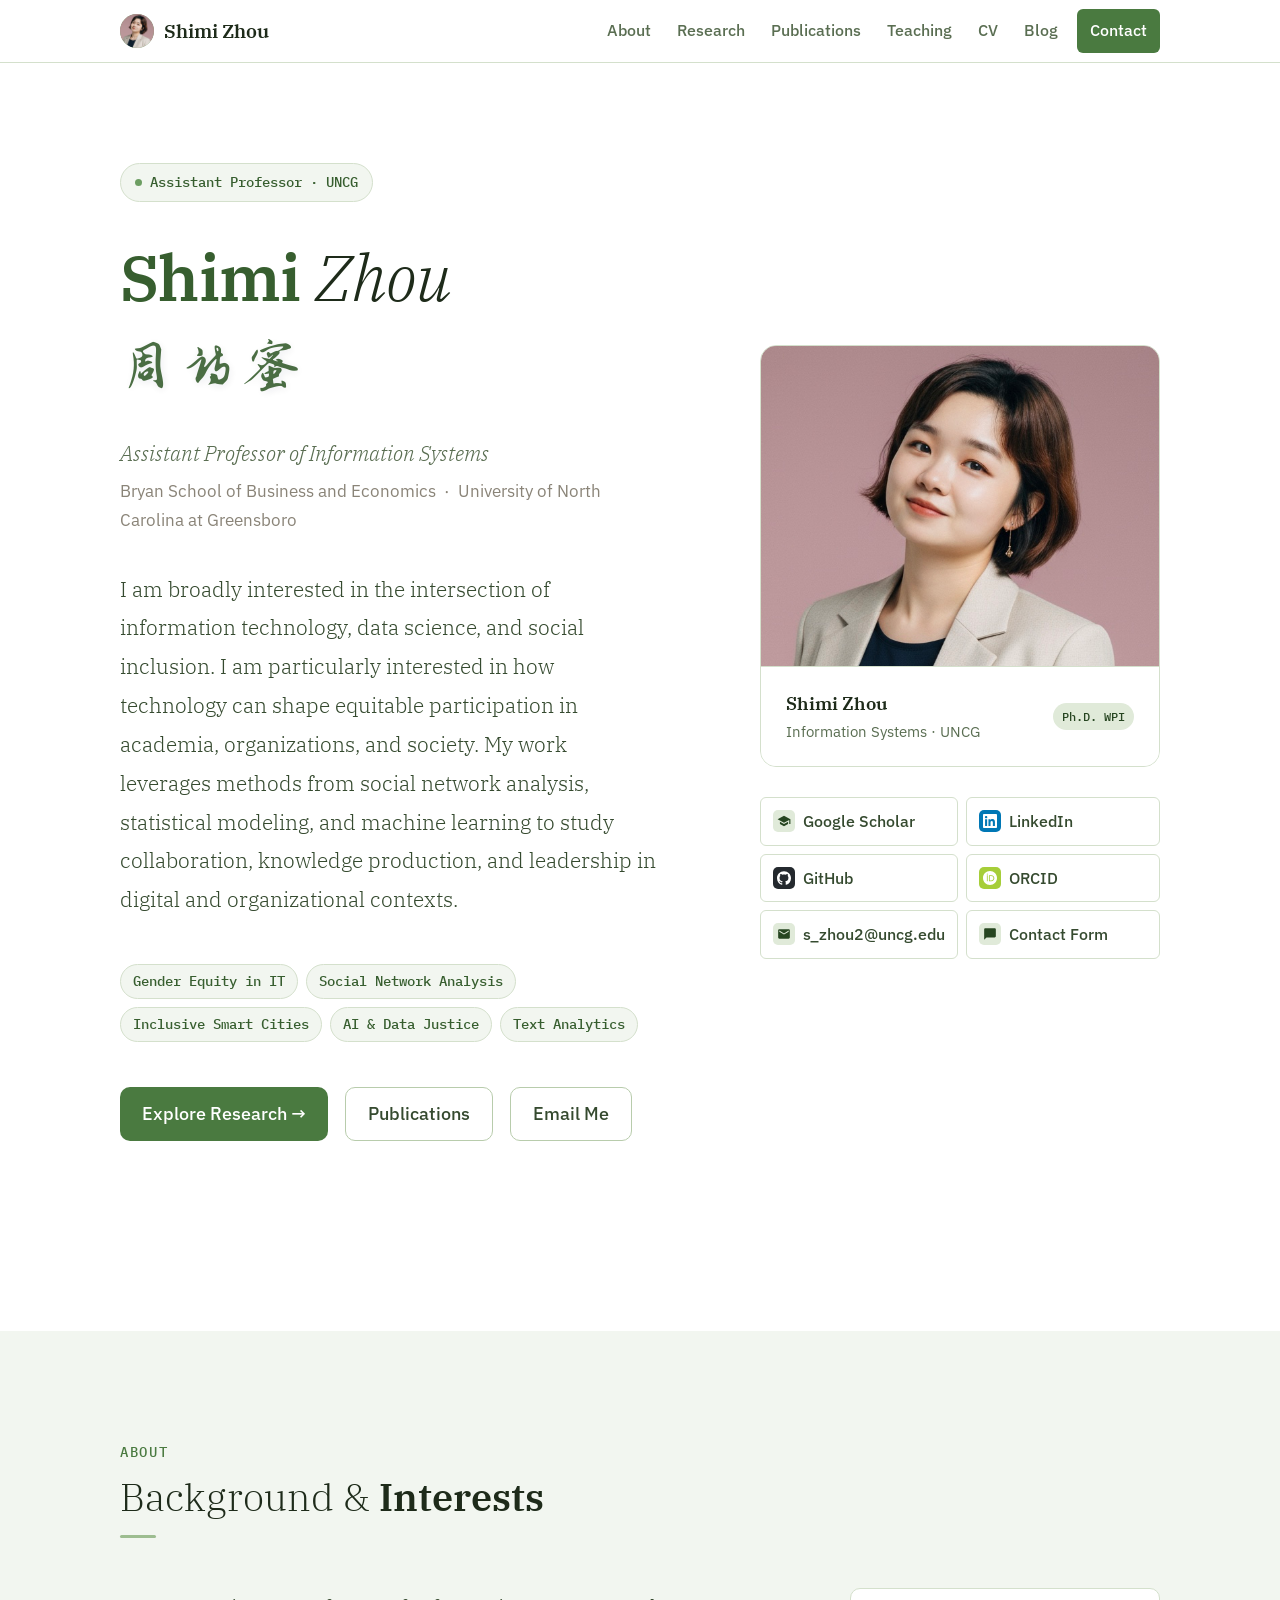
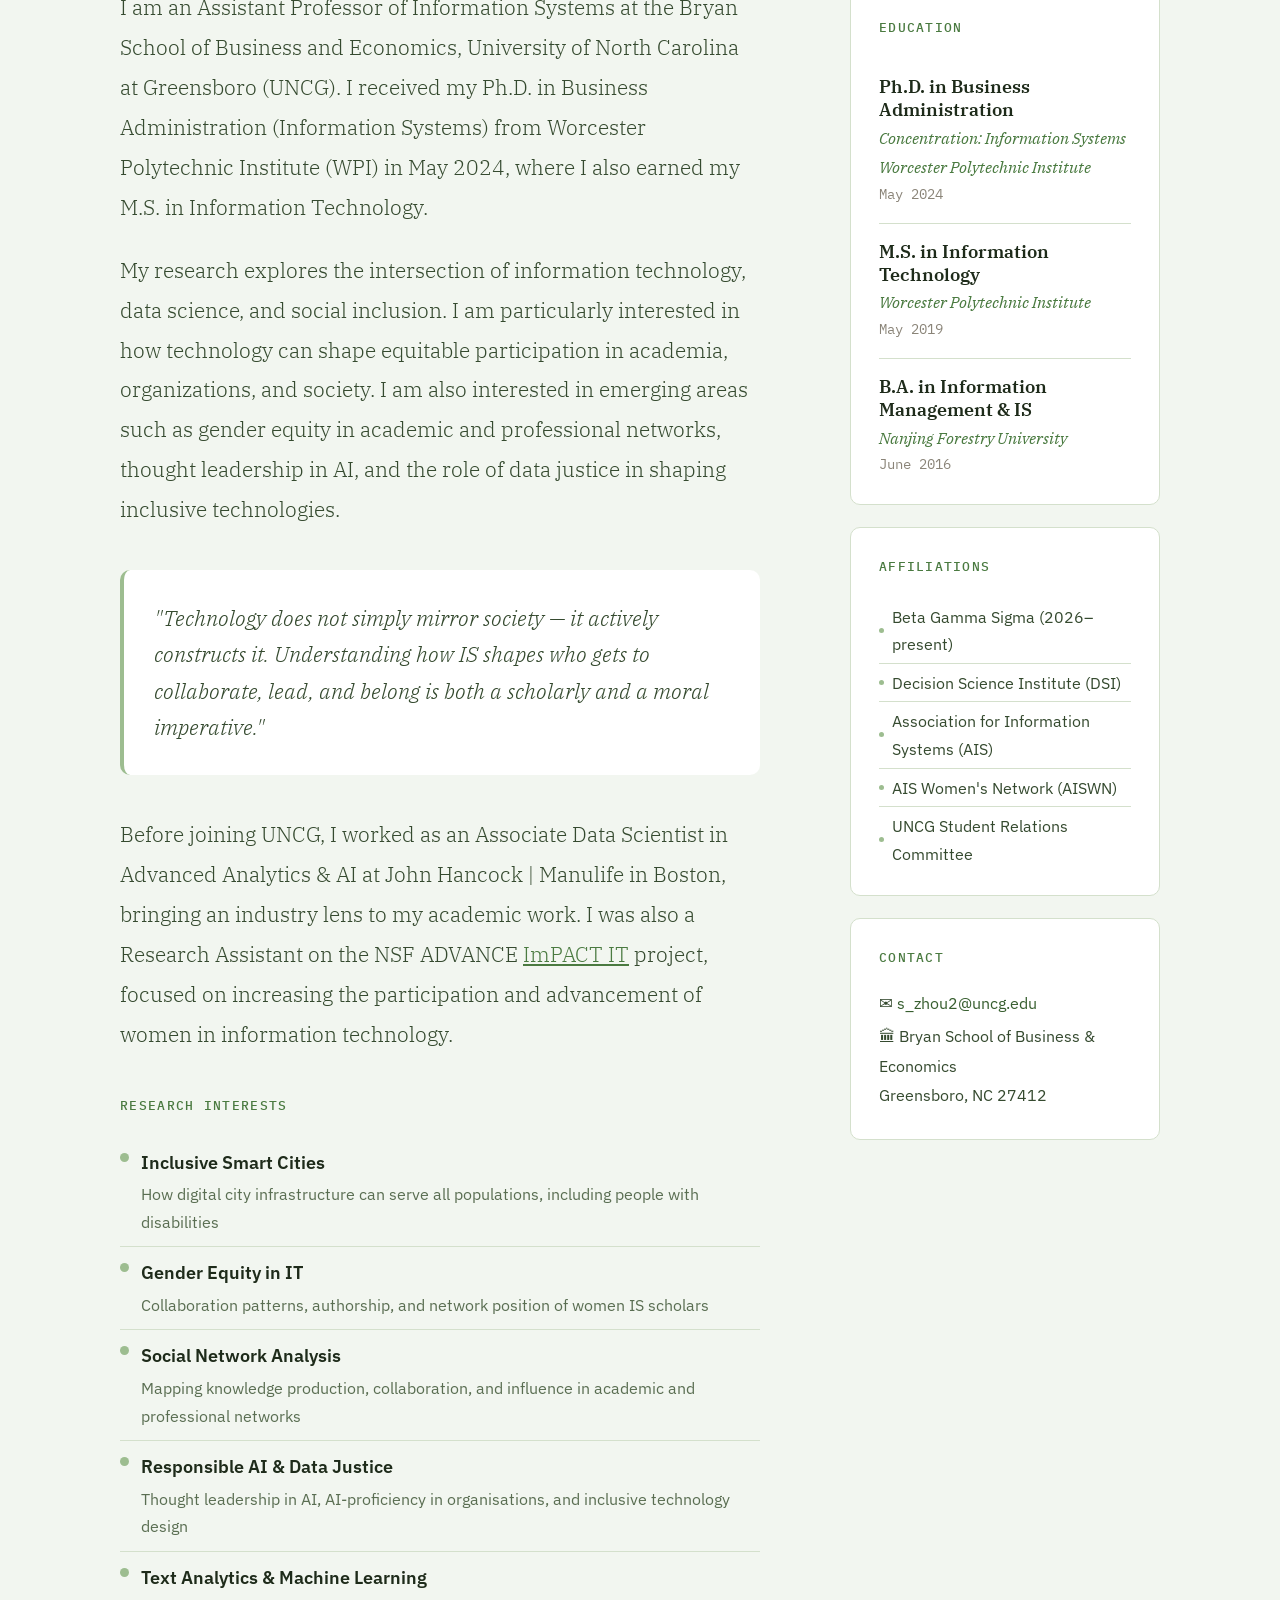
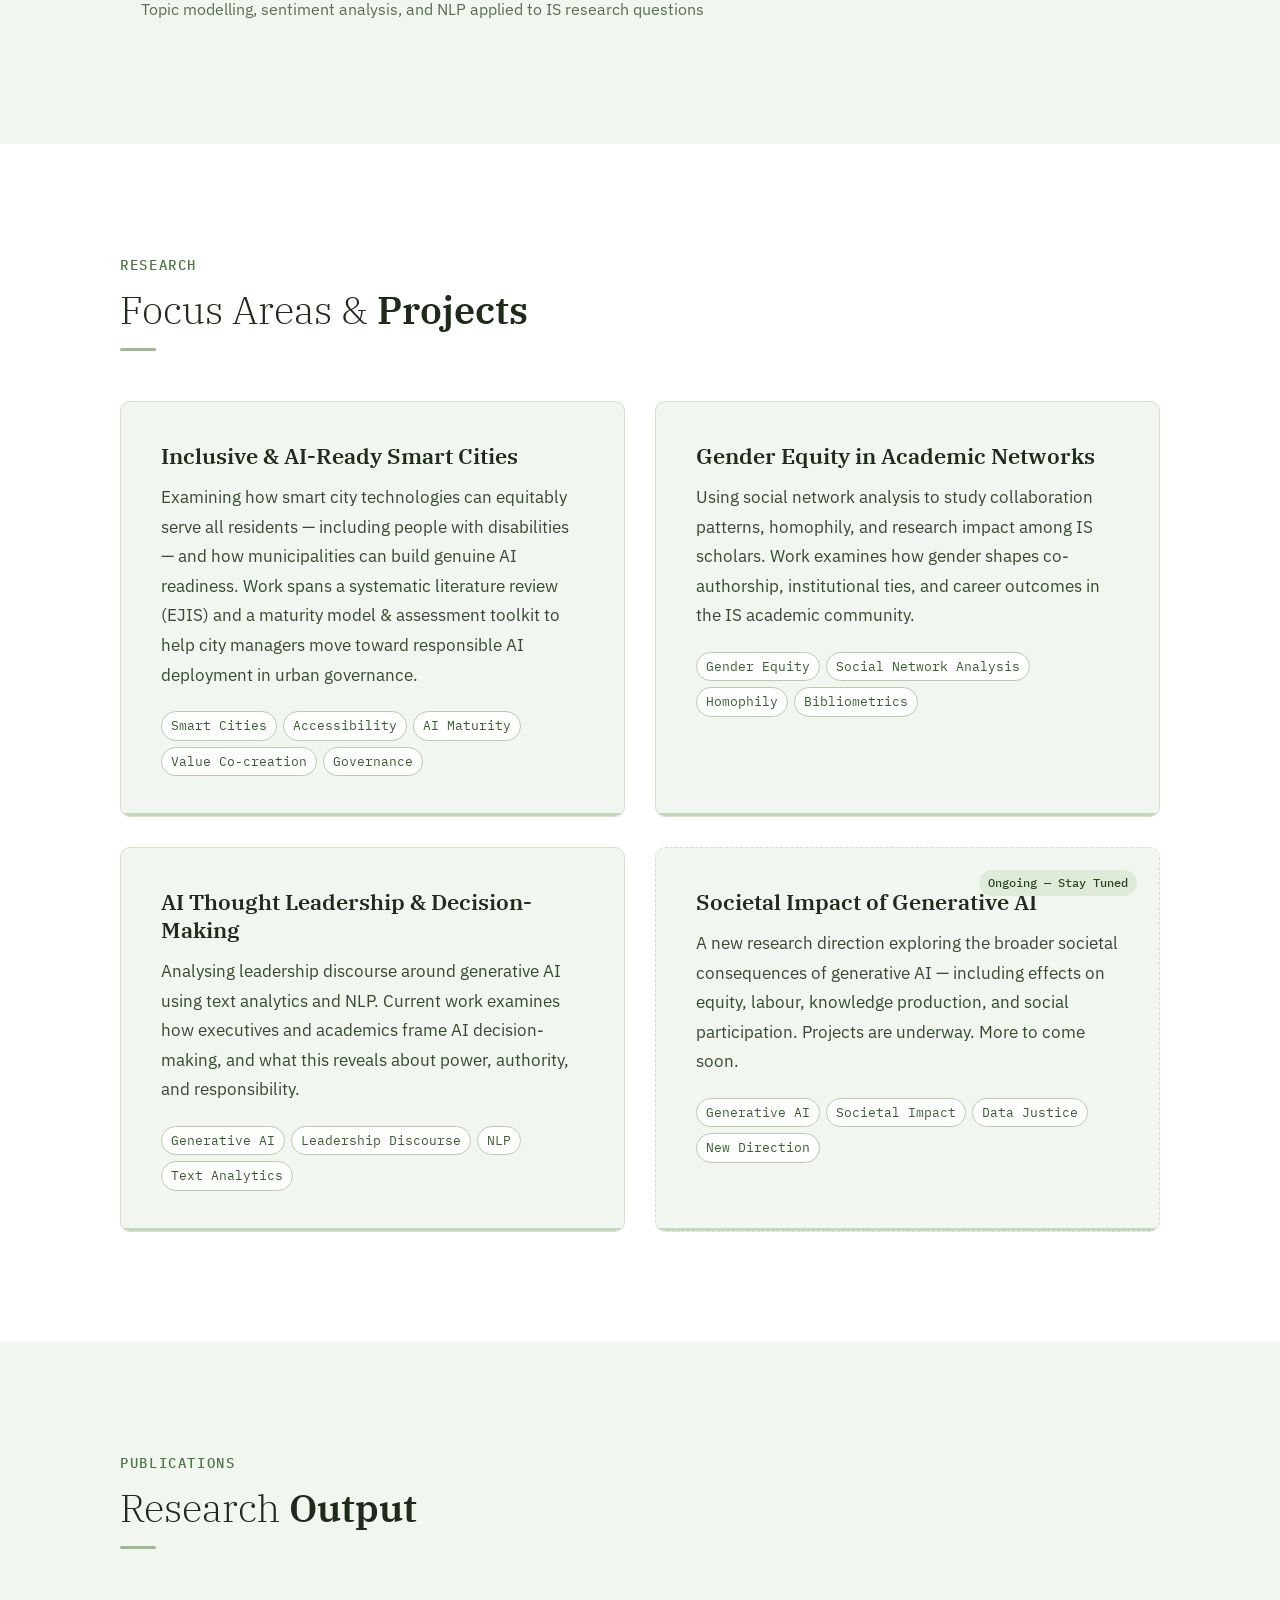
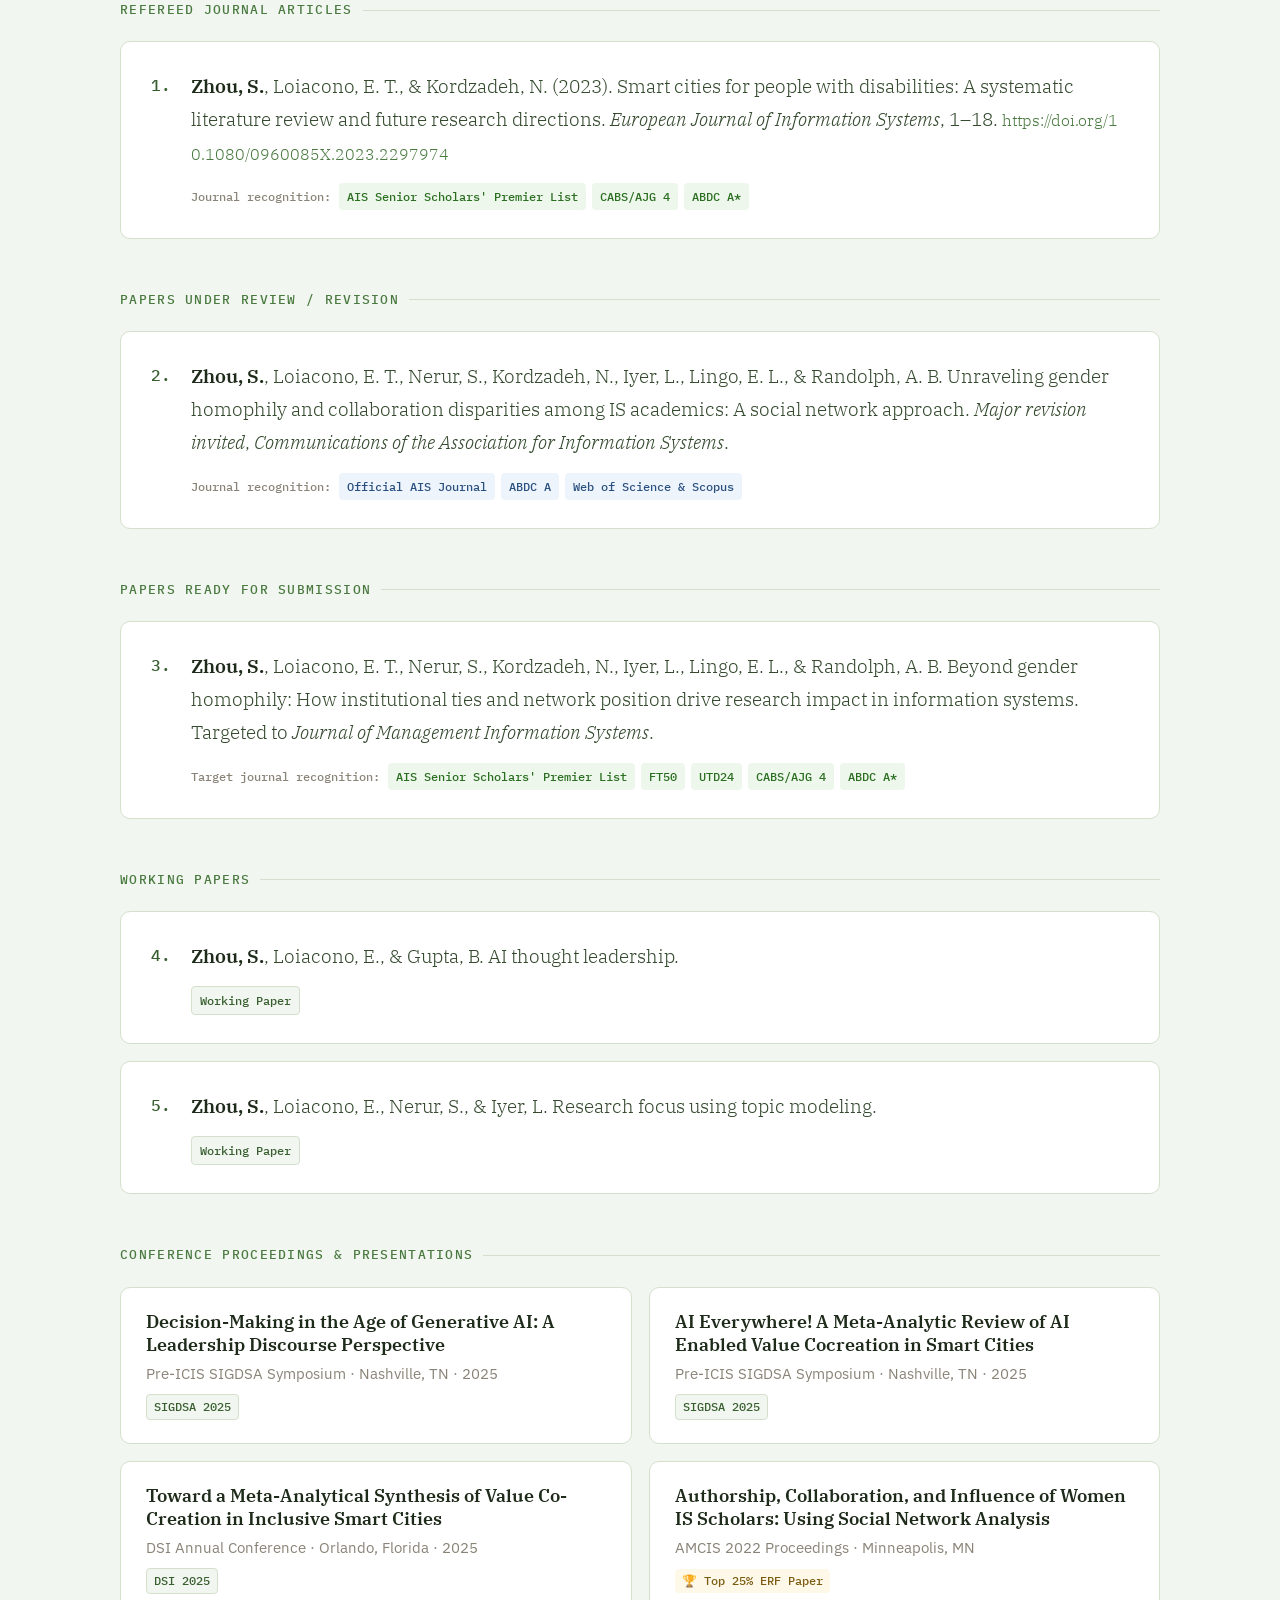
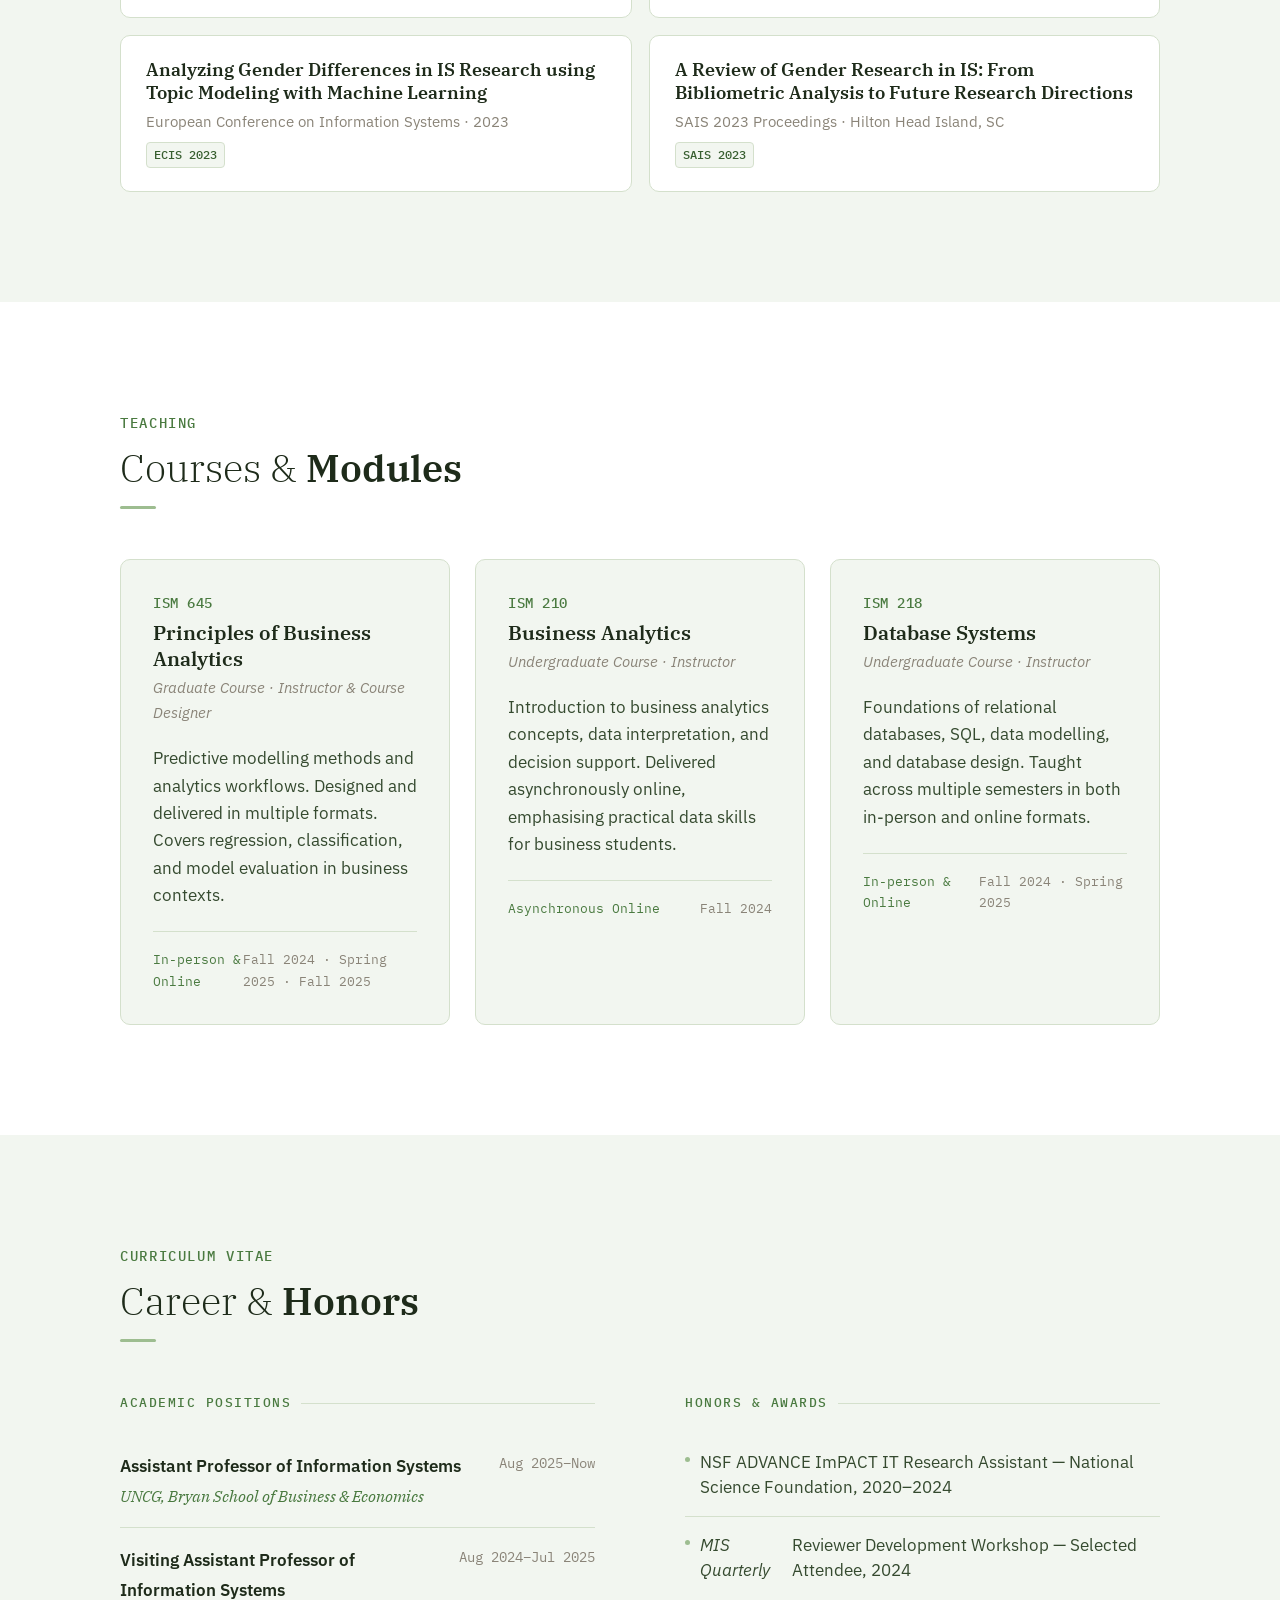
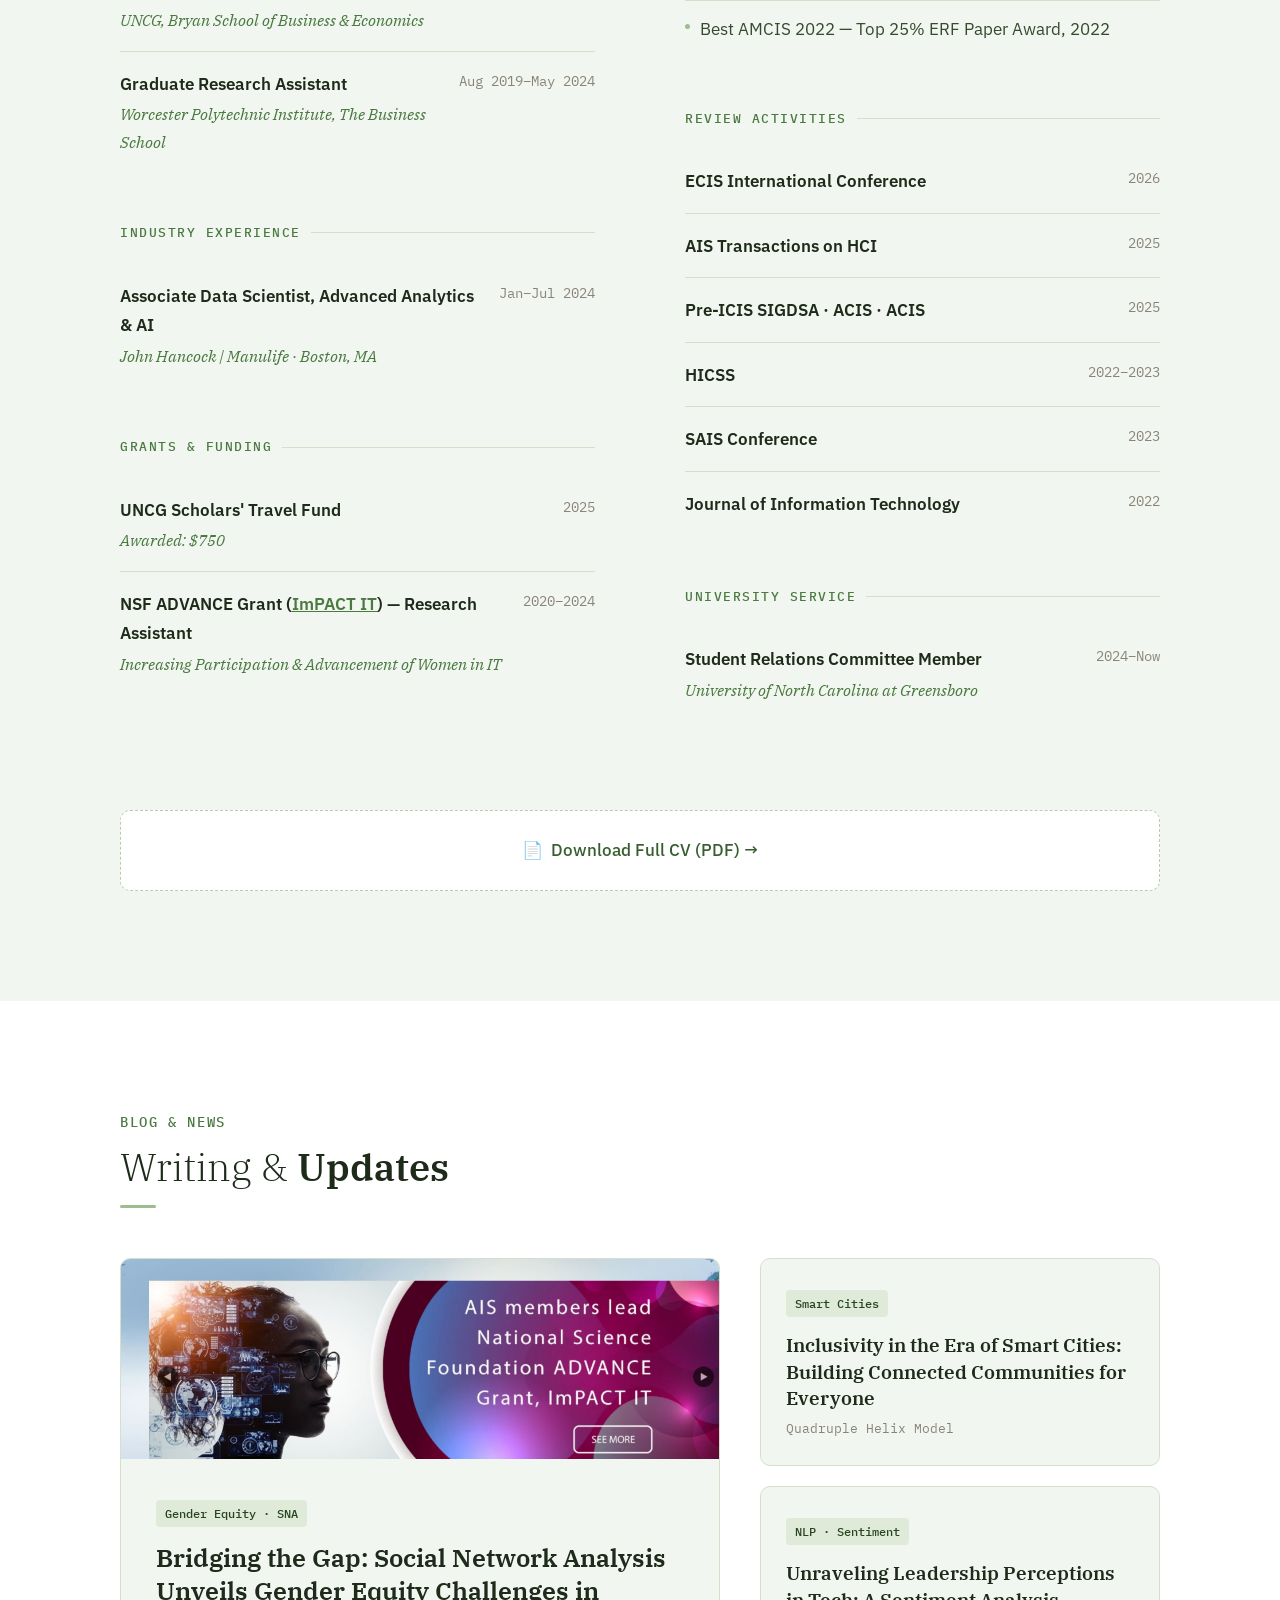
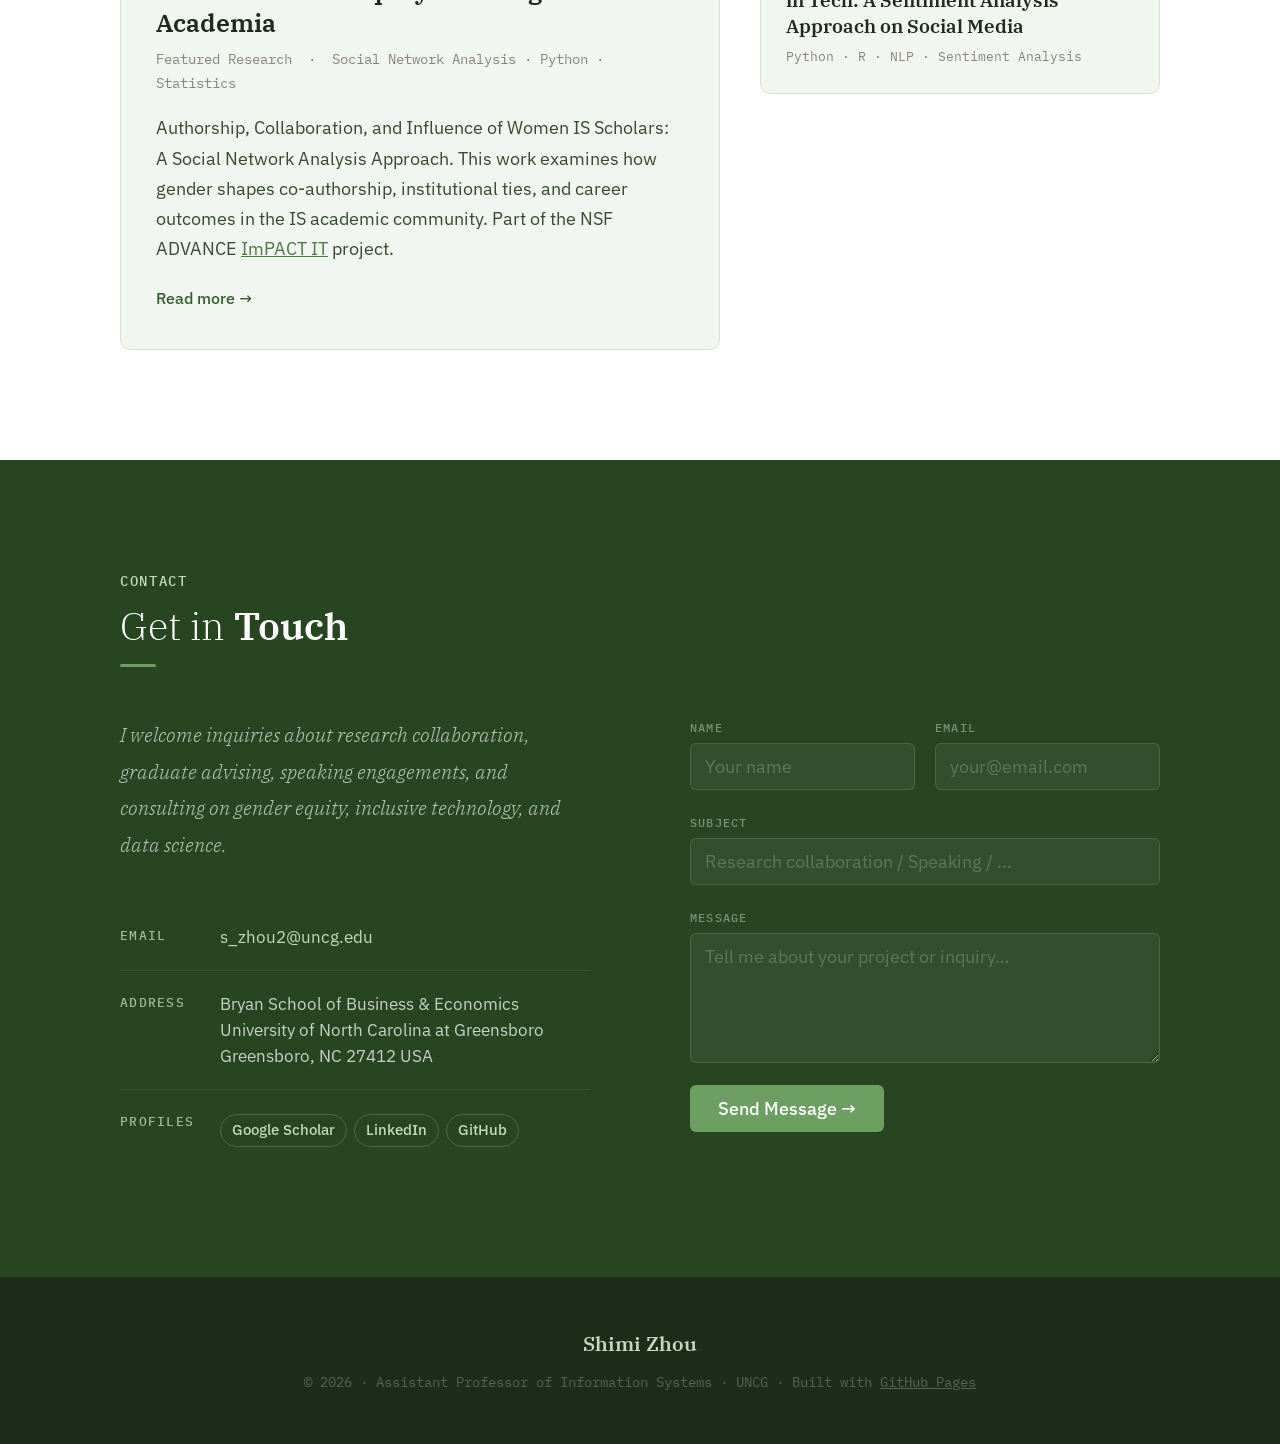
==== index.html @ 55a76b13 "Add files via upload" ====
<!DOCTYPE html>
<html lang="en">
<head>
<meta charset="UTF-8">
<meta name="viewport" content="width=device-width, initial-scale=1.0">
<title>Shimi Zhou — Information Systems, UNCG</title>
<link href="https://fonts.googleapis.com/css2?family=Zhi+Mang+Xing&family=IBM+Plex+Serif:ital,wght@0,300;0,400;0,600;1,300;1,400;1,600&family=IBM+Plex+Sans:wght@300;400;500;600&family=IBM+Plex+Mono:wght@400;500&display=swap" rel="stylesheet">
<style>
*{margin:0;padding:0;box-sizing:border-box}
:root{
  --sage-50:#f2f6f0;--sage-100:#e0ead9;--sage-200:#c4d8ba;--sage-300:#9dbd90;
  --sage-400:#6d9e62;--sage-500:#4a7a40;--sage-600:#375e2f;--sage-700:#264520;
  --warm-50:#faf8f4;--warm-100:#f2ede4;
  --stone:#8a8478;--stone2:#6b6560;
  --ink:#1e2b1a;--ink2:#354a2f;--ink3:#5a6e52;
  --white:#ffffff;
  --border:#d4e0cc;--border2:#b8ccac;
  --serif:'IBM Plex Serif',Georgia,serif;
  --sans:'IBM Plex Sans',system-ui,sans-serif;
  --mono:'IBM Plex Mono',monospace;
  --r:10px;--r-sm:6px;--r-lg:16px;
}
html{scroll-behavior:smooth;font-size:20px}
body{font-family:var(--sans);color:var(--ink);background:var(--sage-50);line-height:1.7}
::-webkit-scrollbar{width:5px}
::-webkit-scrollbar-track{background:var(--sage-50)}
::-webkit-scrollbar-thumb{background:var(--sage-200);border-radius:3px}

/* NAV */
nav{position:fixed;top:0;left:0;right:0;z-index:100;background:rgba(255,255,255,0.96);border-bottom:1px solid var(--border);backdrop-filter:blur(10px)}
.nav-inner{max-width:1120px;margin:0 auto;display:flex;align-items:center;justify-content:space-between;padding:0 2rem;height:62px}
.nav-logo{display:flex;align-items:center;gap:10px}
.nav-avatar{width:34px;height:34px;border-radius:50%;background:var(--sage-400);display:flex;align-items:center;justify-content:center;font-family:var(--serif);font-size:0.8rem;color:#fff;font-weight:600;flex-shrink:0;overflow:hidden}
.nav-name{font-family:var(--serif);font-size:0.95rem;font-weight:600;color:var(--ink)}
.nav-links{display:flex;gap:0}
.nav-links a{font-family:var(--sans);color:var(--ink3);text-decoration:none;font-size:0.82rem;font-weight:500;padding:8px 13px;border-radius:var(--r-sm);transition:all 0.18s}
.nav-links a:hover{color:var(--sage-600);background:var(--sage-50)}
.nav-cta{background:var(--sage-500);color:#fff !important;font-family:var(--sans);font-size:0.8rem;font-weight:500;padding:8px 18px;border-radius:20px;text-decoration:none;transition:background 0.2s;margin-left:6px}
.nav-cta:hover{background:var(--sage-600) !important}

/* HERO */
#hero{min-height:100vh;display:flex;align-items:center;padding-top:62px;background:var(--white)}
.hero-inner{max-width:1120px;margin:0 auto;padding:5rem 2rem 4rem;display:grid;grid-template-columns:1fr 400px;gap:5rem;align-items:center;width:100%}
.hero-status{display:inline-flex;align-items:center;gap:8px;background:var(--sage-50);border:1px solid var(--border);border-radius:20px;padding:6px 14px;margin-bottom:2rem}
.hero-status-dot{width:7px;height:7px;border-radius:50%;background:var(--sage-400);animation:breathe 2.5s ease-in-out infinite}
@keyframes breathe{0%,100%{opacity:1;transform:scale(1)}50%{opacity:0.4;transform:scale(0.8)}}
.hero-status span{font-family:var(--mono);font-size:0.72rem;color:var(--sage-600);font-weight:500}
h1.hero-name{font-family:var(--serif);font-size:clamp(2.8rem,5vw,4rem);font-weight:300;color:var(--ink);line-height:1.1;letter-spacing:-0.01em}
h1.hero-name strong{font-weight:600;color:var(--sage-600)}
h1.hero-name em{font-style:italic;font-weight:300}
.hero-role{font-family:var(--serif);font-size:1.05rem;font-weight:300;font-style:italic;color:var(--ink3);margin:1rem 0 0.25rem}
.hero-uni{font-family:var(--sans);font-size:0.85rem;color:var(--stone);font-weight:400;margin-bottom:1.75rem}
.hero-bio{font-family:var(--serif);font-size:1.05rem;font-weight:300;color:var(--ink2);line-height:1.85;max-width:560px;margin-bottom:2.25rem}
.hero-tags{display:flex;flex-wrap:wrap;gap:8px;margin-bottom:2.25rem}
.htag{font-family:var(--mono);font-size:0.68rem;padding:5px 12px;border-radius:20px;background:var(--sage-50);border:1px solid var(--border);color:var(--sage-600);font-weight:500}
.hero-actions{display:flex;gap:0.85rem;flex-wrap:wrap}
.btn{display:inline-flex;align-items:center;gap:7px;font-family:var(--sans);font-size:0.88rem;font-weight:500;text-decoration:none;padding:11px 22px;border-radius:var(--r);transition:all 0.2s;cursor:pointer;border:none}
.btn-primary{background:var(--sage-500);color:#fff}
.btn-primary:hover{background:var(--sage-600);transform:translateY(-1px)}
.btn-secondary{background:var(--white);color:var(--ink2);border:1.5px solid var(--border2)}
.btn-secondary:hover{border-color:var(--sage-600);color:var(--sage-600);background:var(--sage-50)}
.hero-right{display:flex;flex-direction:column;gap:1.5rem}
.photo-card{background:var(--sage-50);border:1px solid var(--border);border-radius:var(--r-lg);overflow:hidden}
.photo-area{height:320px;background:linear-gradient(160deg,var(--sage-100),var(--sage-50));display:flex;flex-direction:column;align-items:center;justify-content:center;gap:1rem}
.photo-initials{width:96px;height:96px;border-radius:50%;background:var(--sage-400);display:flex;align-items:center;justify-content:center;font-family:var(--serif);font-size:2rem;font-weight:600;color:#fff}
.photo-hint{font-family:var(--mono);font-size:0.65rem;color:var(--stone);text-align:center;line-height:1.6}
.photo-footer{padding:1.1rem 1.25rem;background:var(--white);border-top:1px solid var(--border);display:flex;align-items:center;justify-content:space-between}
.photo-footer-name{font-family:var(--serif);font-size:0.9rem;font-weight:600;color:var(--ink)}
.photo-footer-dept{font-family:var(--sans);font-size:0.74rem;color:var(--ink3)}
.photo-footer-badge{background:var(--sage-100);color:var(--sage-700);font-family:var(--mono);font-size:0.62rem;font-weight:500;padding:3px 9px;border-radius:20px}
.quick-stats{display:grid;grid-template-columns:repeat(4,1fr);gap:1px;background:var(--border);border:1px solid var(--border);border-radius:var(--r);overflow:hidden}
.qstat{background:var(--white);padding:1rem 0.75rem;text-align:center}
.qstat-num{font-family:var(--serif);font-size:1.6rem;font-weight:600;color:var(--sage-600);line-height:1}
.qstat-label{font-family:var(--sans);font-size:0.62rem;color:var(--stone);margin-top:3px;font-weight:500}
.profile-links{display:grid;grid-template-columns:1fr 1fr;gap:8px}
.plink{display:flex;align-items:center;gap:8px;padding:10px 12px;background:var(--white);border:1px solid var(--border);border-radius:var(--r-sm);font-family:var(--sans);font-size:0.78rem;color:var(--ink2);text-decoration:none;font-weight:500;transition:all 0.18s}
.plink:hover{border-color:var(--sage-300);color:var(--sage-600);background:var(--sage-50)}
.plink-icon{width:22px;height:22px;border-radius:5px;background:var(--sage-100);display:flex;align-items:center;justify-content:center;font-size:0.68rem;font-weight:600;color:var(--sage-700);flex-shrink:0;font-family:var(--mono);line-height:1}

/* SECTIONS */
section{padding:5.5rem 0}
.container{max-width:1120px;margin:0 auto;padding:0 2rem}
.section-label{font-family:var(--mono);font-size:0.68rem;font-weight:500;letter-spacing:0.12em;text-transform:uppercase;color:var(--sage-500);margin-bottom:0.5rem}
h2.section-title{font-family:var(--serif);font-size:clamp(1.9rem,3vw,2.5rem);font-weight:300;color:var(--ink);margin-bottom:0.4rem;line-height:1.2}
h2.section-title strong{font-weight:600}
.section-bar{width:36px;height:3px;background:var(--sage-300);border-radius:2px;margin:0.75rem 0 2.5rem}

/* ABOUT */
#about{background:var(--sage-50)}
.about-wrap{display:grid;grid-template-columns:1fr 310px;gap:4.5rem;align-items:start}
.about-body p{font-family:var(--serif);font-size:1.05rem;font-weight:300;color:var(--ink2);line-height:1.9;margin-bottom:1.15rem}
.about-quote{margin:2rem 0;padding:1.5rem;background:var(--white);border-radius:var(--r);border-left:4px solid var(--sage-300)}
.about-quote p{font-family:var(--serif);font-size:1.1rem;font-style:italic;font-weight:300;color:var(--ink2);line-height:1.65;margin:0}
.interests-title{font-family:var(--mono);font-size:0.65rem;font-weight:500;letter-spacing:0.1em;text-transform:uppercase;color:var(--sage-500);margin:2rem 0 1rem;display:block}
.interest-row{display:flex;align-items:flex-start;gap:12px;padding:11px 0;border-bottom:1px solid var(--border)}
.interest-row:last-child{border-bottom:none}
.i-pip{width:9px;height:9px;border-radius:50%;background:var(--sage-300);flex-shrink:0;margin-top:5px}
.i-main{font-family:var(--sans);font-size:0.9rem;font-weight:600;color:var(--ink);margin-bottom:2px}
.i-sub{font-family:var(--sans);font-size:0.81rem;color:var(--ink3)}
.about-sidebar{}
.sidebar-card{background:var(--white);border:1px solid var(--border);border-radius:var(--r);padding:1.4rem;margin-bottom:1.1rem}
.sidebar-card-title{font-family:var(--mono);font-size:0.63rem;font-weight:500;letter-spacing:0.1em;text-transform:uppercase;color:var(--sage-500);margin-bottom:1rem}
.edu-item{padding:0.85rem 0;border-bottom:1px solid var(--border)}
.edu-item:last-child{border-bottom:none;padding-bottom:0}
.edu-degree{font-family:var(--serif);font-size:0.88rem;font-weight:600;color:var(--ink);line-height:1.3}
.edu-school{font-family:var(--serif);font-size:0.81rem;font-style:italic;color:var(--sage-500);margin:2px 0}
.edu-year{font-family:var(--mono);font-size:0.68rem;color:var(--stone)}
.affil-item{font-family:var(--sans);font-size:0.81rem;color:var(--ink2);padding:5px 0;border-bottom:1px solid var(--border);display:flex;align-items:center;gap:8px}
.affil-item:last-child{border-bottom:none;padding-bottom:0}
.affil-item::before{content:'';width:5px;height:5px;border-radius:50%;background:var(--sage-300);flex-shrink:0}

/* RESEARCH */
#research{background:var(--white)}
.research-grid{display:grid;grid-template-columns:1fr 1fr;gap:1.5rem}
.rc{background:var(--sage-50);border:1px solid var(--border);border-radius:var(--r);padding:2rem;transition:all 0.22s;position:relative;overflow:hidden}
.rc::after{content:'';position:absolute;bottom:0;left:0;right:0;height:3px;background:var(--sage-200);transition:background 0.22s}
.rc:hover{border-color:var(--sage-300);box-shadow:0 6px 24px rgba(74,122,64,0.08)}
.rc:hover::after{background:var(--sage-400)}
.rc-icon{width:42px;height:42px;border-radius:10px;background:var(--white);border:1px solid var(--border);display:flex;align-items:center;justify-content:center;font-size:1.2rem;margin-bottom:1.1rem}
.rc h3{font-family:var(--serif);font-size:1.08rem;font-weight:600;color:var(--ink);margin-bottom:0.6rem;line-height:1.3}
.rc p{font-family:var(--sans);font-size:0.86rem;color:var(--ink2);line-height:1.72;margin-bottom:1.1rem}
.rc-tags{display:flex;flex-wrap:wrap;gap:6px}
.rctag{font-family:var(--mono);font-size:0.63rem;padding:3px 9px;border-radius:20px;background:var(--white);border:1px solid var(--border2);color:var(--sage-600)}

/* PUBLICATIONS */
#publications{background:var(--sage-50)}
.pub-section-title{font-family:var(--mono);font-size:0.65rem;font-weight:500;letter-spacing:0.1em;text-transform:uppercase;color:var(--sage-500);margin:2.5rem 0 1rem;display:flex;align-items:center;gap:10px}
.pub-section-title::after{content:'';flex:1;height:1px;background:var(--border)}
.pub-card{background:var(--white);border:1px solid var(--border);border-radius:var(--r);padding:1.4rem 1.5rem;margin-bottom:0.85rem;transition:border-color 0.18s}
.pub-card:hover{border-color:var(--sage-300)}
.pbadge{font-family:var(--mono);font-size:0.62rem;font-weight:500;padding:3px 8px;border-radius:4px}
.pb-top{background:#edf7eb;color:#2a6e20}
.pb-award{background:#fdf8e8;color:#7a5c10}
.pb-review{background:#eef4fb;color:#2a5080}
.pb-working{background:var(--sage-50);color:var(--sage-600);border:1px solid var(--border)}
.pub-card{display:flex;gap:1rem;align-items:flex-start}
.pub-num{font-family:var(--mono);font-size:0.8rem;font-weight:500;color:var(--sage-600);min-width:18px;padding-top:2px;flex-shrink:0}
.pub-body{flex:1}
.pub-citation{font-family:var(--serif);font-size:0.95rem;font-weight:300;color:var(--ink2);line-height:1.75;margin-bottom:0.65rem}
.pub-citation strong{font-weight:600;color:var(--ink);font-style:normal}
.pub-citation em{font-style:italic}
.pub-doi{color:var(--sage-500);text-decoration:none;font-size:0.82rem;word-break:break-all}
.pub-doi:hover{text-decoration:underline}
.pub-recognition{display:flex;flex-wrap:wrap;gap:6px;align-items:center}
.pub-recog-label{font-family:var(--mono);font-size:0.62rem;color:var(--stone);font-weight:500;margin-right:2px}
.pub-conference-grid{display:grid;grid-template-columns:1fr 1fr;gap:0.85rem}
.pub-conf-card{background:var(--white);border:1px solid var(--border);border-radius:var(--r);padding:1.1rem 1.25rem;transition:border-color 0.18s}
.pub-conf-card:hover{border-color:var(--sage-300)}
.pub-conf-title{font-family:var(--serif);font-size:0.88rem;font-weight:600;color:var(--ink);line-height:1.35;margin-bottom:4px}
.pub-conf-venue{font-family:var(--sans);font-size:0.75rem;color:var(--stone)}
.pub-conf-badge{font-family:var(--mono);font-size:0.6rem;font-weight:500;padding:2px 7px;border-radius:4px;background:var(--sage-50);border:1px solid var(--border);color:var(--sage-600);display:inline-block;margin-top:6px}

/* TEACHING */
#teaching{background:var(--white)}
.courses-grid{display:grid;grid-template-columns:repeat(3,1fr);gap:1.25rem}
.cc{background:var(--sage-50);border:1px solid var(--border);border-radius:var(--r);padding:1.6rem;transition:all 0.2s}
.cc:hover{border-color:var(--sage-300);background:var(--white)}
.cc-code{font-family:var(--mono);font-size:0.68rem;font-weight:500;color:var(--sage-500);margin-bottom:5px;letter-spacing:0.04em}
.cc-name{font-family:var(--serif);font-size:1rem;font-weight:600;color:var(--ink);margin-bottom:3px;line-height:1.3}
.cc-level{font-family:var(--sans);font-size:0.74rem;color:var(--stone);font-style:italic;margin-bottom:1rem}
.cc-desc{font-family:var(--sans);font-size:0.83rem;color:var(--ink2);line-height:1.65;margin-bottom:1.1rem}
.cc-foot{display:flex;align-items:center;justify-content:space-between;padding-top:0.85rem;border-top:1px solid var(--border)}
.cc-mode{font-family:var(--mono);font-size:0.63rem;color:var(--sage-500)}
.cc-sem{font-family:var(--mono);font-size:0.63rem;color:var(--stone)}

/* CV */
#cv{background:var(--sage-50)}
.cv-grid{display:grid;grid-template-columns:1fr 1fr;gap:4.5rem}
.cv-group{margin-bottom:2.5rem}
.cv-group-head{font-family:var(--mono);font-size:0.63rem;font-weight:500;letter-spacing:0.12em;text-transform:uppercase;color:var(--sage-500);margin-bottom:1rem;display:flex;align-items:center;gap:10px}
.cv-group-head::after{content:'';flex:1;height:1px;background:var(--border)}
.cv-entry{padding:0.85rem 0;border-bottom:1px solid var(--border)}
.cv-entry:last-child{border-bottom:none}
.cv-entry-wrap{display:flex;justify-content:space-between;gap:1rem;align-items:flex-start}
.cv-title{font-family:var(--sans);font-size:0.87rem;font-weight:600;color:var(--ink)}
.cv-sub{font-family:var(--serif);font-size:0.81rem;font-style:italic;color:var(--sage-500);margin-top:2px}
.cv-year{font-family:var(--mono);font-size:0.68rem;color:var(--stone);white-space:nowrap;padding-top:1px}
.honor-item{padding:0.8rem 0;border-bottom:1px solid var(--border);font-family:var(--sans);font-size:0.84rem;color:var(--ink2);line-height:1.5;display:flex;gap:10px;align-items:flex-start}
.honor-item:last-child{border-bottom:none}
.honor-item::before{content:'';width:5px;height:5px;border-radius:50%;background:var(--sage-300);flex-shrink:0;margin-top:7px}
.cv-download{display:flex;align-items:center;justify-content:center;gap:10px;padding:1.25rem;border:1.5px dashed var(--border2);border-radius:var(--r);font-family:var(--sans);font-size:0.85rem;font-weight:500;color:var(--sage-600);text-decoration:none;margin-top:2rem;transition:all 0.2s;background:var(--white)}
.cv-download:hover{border-color:var(--sage-600);background:var(--sage-50)}

/* BLOG */
#blog{background:var(--white)}
.blog-grid{display:grid;grid-template-columns:3fr 2fr;gap:2rem}
.blog-featured{background:var(--sage-50);border:1px solid var(--border);border-radius:var(--r);overflow:hidden;transition:border-color 0.2s}
.blog-featured:hover{border-color:var(--sage-300)}
.blog-featured-img{height:200px;background:var(--sage-700);overflow:hidden}
.blog-featured-body{padding:1.75rem}
.blog-chip{display:inline-block;font-family:var(--mono);font-size:0.62rem;font-weight:500;padding:3px 9px;border-radius:4px;background:var(--sage-100);color:var(--sage-700);margin-bottom:0.75rem}
.blog-featured-body h3{font-family:var(--serif);font-size:1.25rem;font-weight:600;color:var(--ink);margin-bottom:0.4rem;line-height:1.3}
.blog-featured-body .bmeta{font-family:var(--mono);font-size:0.7rem;color:var(--stone);margin-bottom:0.9rem}
.blog-featured-body p{font-family:var(--sans);font-size:0.88rem;color:var(--ink2);line-height:1.72}
.blog-readmore{display:inline-flex;align-items:center;gap:5px;font-family:var(--sans);font-size:0.82rem;font-weight:500;color:var(--sage-600);text-decoration:none;margin-top:1rem}
.blog-stack{display:flex;flex-direction:column;gap:1rem}
.blog-item{background:var(--sage-50);border:1px solid var(--border);border-radius:var(--r);padding:1.25rem;transition:all 0.18s;text-decoration:none;display:block}
.blog-item:hover{border-color:var(--sage-300);background:var(--white)}
.blog-item h3{font-family:var(--serif);font-size:0.95rem;font-weight:600;color:var(--ink);line-height:1.4;margin-bottom:5px}
.blog-item .bmeta{font-family:var(--mono);font-size:0.67rem;color:var(--stone)}

/* CONTACT */
#contact{background:var(--sage-700)}
#contact .section-label{color:var(--sage-200)}
#contact h2.section-title{color:#fff;font-weight:300}
#contact .section-bar{background:var(--sage-400)}
.contact-grid{display:grid;grid-template-columns:1fr 1fr;gap:5rem;align-items:start}
.contact-intro{font-family:var(--serif);font-size:1.02rem;font-weight:300;font-style:italic;color:rgba(255,255,255,0.65);line-height:1.8;margin-bottom:2rem}
.cinfo-row{display:flex;gap:1rem;padding:1rem 0;border-bottom:1px solid rgba(255,255,255,0.08);align-items:flex-start}
.cinfo-row:last-child{border-bottom:none}
.cinfo-key{font-family:var(--mono);font-size:0.63rem;font-weight:500;color:var(--sage-300);text-transform:uppercase;letter-spacing:0.1em;min-width:80px;padding-top:1px}
.cinfo-val{font-family:var(--sans);font-size:0.87rem;color:rgba(255,255,255,0.75);line-height:1.5}
.cinfo-val a{color:var(--sage-200);text-decoration:none}
.cinfo-val a:hover{text-decoration:underline}
.social-row{display:flex;gap:7px;flex-wrap:wrap;margin-top:4px}
.slink{font-family:var(--sans);font-size:0.75rem;font-weight:500;color:var(--sage-200);text-decoration:none;border:1px solid rgba(255,255,255,0.18);padding:4px 11px;border-radius:20px;transition:all 0.18s}
.slink:hover{background:rgba(255,255,255,0.1)}
.contact-form{display:flex;flex-direction:column;gap:1.1rem}
.frow{display:grid;grid-template-columns:1fr 1fr;gap:1rem}
.fg{display:flex;flex-direction:column;gap:5px}
.fl{font-family:var(--mono);font-size:0.62rem;font-weight:500;color:rgba(255,255,255,0.4);text-transform:uppercase;letter-spacing:0.1em}
.fi,.ft{background:rgba(255,255,255,0.06);border:1px solid rgba(255,255,255,0.12);border-radius:var(--r-sm);padding:11px 14px;color:#fff;font-family:var(--sans);font-size:0.9rem;outline:none;width:100%;transition:border 0.18s}
.fi:focus,.ft:focus{border-color:rgba(157,189,144,0.5);background:rgba(255,255,255,0.09)}
.ft{min-height:130px;resize:vertical}
::placeholder{color:rgba(255,255,255,0.22)}
.fsub{background:var(--sage-400);color:#fff;border:none;border-radius:var(--r-sm);font-family:var(--sans);font-size:0.88rem;font-weight:500;padding:12px 28px;cursor:pointer;transition:background 0.2s;align-self:flex-start}
.fsub:hover{background:var(--sage-500)}

footer{background:#1c2e18;padding:2.5rem;text-align:center}
.footer-name{font-family:var(--serif);font-size:1rem;font-weight:600;color:var(--sage-200);margin-bottom:0.5rem}
.footer-copy{font-family:var(--mono);font-size:0.68rem;color:rgba(255,255,255,0.25)}

.fade{opacity:0;transform:translateY(16px);transition:opacity 0.55s ease,transform 0.55s ease}
.fade.in{opacity:1;transform:none}
.d1{transition-delay:0.1s}.d2{transition-delay:0.18s}.d3{transition-delay:0.26s}

/* Chinese calligraphy name */
.hero-zh{
  font-family:'Zhi Mang Xing', cursive;
  font-size:clamp(2rem,4.5vw,3rem);
  color:var(--sage-600);
  letter-spacing:0.18em;
  margin-top:0.3rem;
  margin-bottom:0;
  font-weight:400;
  opacity:0.9;
  transition:opacity 0.2s;text-shadow:1px 2px 8px rgba(30,50,80,0.10);
}
.hero-zh:hover{opacity:1}
</style>
</head>
<body>

<nav>
  <div class="nav-inner">
    <div class="nav-logo">
      <div class="nav-avatar"><img src="[data-uri]" style="width:100%;height:100%;object-fit:cover;object-position:center 12%"></div>
      <div class="nav-name">Shimi Zhou</div>
    </div>
    <div class="nav-links">
      <a href="#about">About</a>
      <a href="#research">Research</a>
      <a href="#publications">Publications</a>
      <a href="#teaching">Teaching</a>
      <a href="#cv">CV</a>
      <a href="#blog">Blog</a>
      <a href="#contact" class="nav-cta">Contact</a>
    </div>
  </div>
</nav>

<section id="hero">
  <div class="hero-inner">
    <div class="hero-left">
      <div class="hero-status"><div class="hero-status-dot"></div><span>Assistant Professor · UNCG</span></div>
      <h1 class="hero-name"><strong>Shimi</strong> <em>Zhou</em></h1>
      <div class="hero-zh">周诗蜜</div>
      <div class="hero-role">Assistant Professor of Information Systems</div>
      <div class="hero-uni">Bryan School of Business and Economics &nbsp;·&nbsp; University of North Carolina at Greensboro</div>
      <p class="hero-bio">I am broadly interested in the intersection of information technology, data science, and social inclusion. I am particularly interested in how technology can shape equitable participation in academia, organizations, and society. My work leverages methods from social network analysis, statistical modeling, and machine learning to study collaboration, knowledge production, and leadership in digital and organizational contexts.</p>
      <div class="hero-tags">
        <span class="htag">Gender Equity in IT</span>
        <span class="htag">Social Network Analysis</span>
        <span class="htag">Inclusive Smart Cities</span>
        <span class="htag">AI &amp; Data Justice</span>
        <span class="htag">Text Analytics</span>
      </div>
      <div class="hero-actions">
        <a href="#research" class="btn btn-primary">Explore Research →</a>
        <a href="#publications" class="btn btn-secondary">Publications</a>
        <a href="mailto:s_zhou2@uncg.edu" class="btn btn-secondary">Email Me</a>
      </div>
    </div>
    <div class="hero-right">
      <div class="photo-card">
        <div class="photo-area" id="photoArea" style="padding:0;cursor:pointer;position:relative;overflow:hidden;" onclick="document.getElementById('photoInput').click()" title="Click to upload your photo">
          <img id="photoImg" src="[data-uri]" style="width:100%;height:100%;object-fit:cover;object-position:center 10%" alt="Profile photo">
          <div id="photoOverlay" style="position:absolute;inset:0;background:rgba(0,0,0,0.45);display:flex;flex-direction:column;align-items:center;justify-content:center;gap:6px;opacity:0;transition:opacity 0.2s;text-shadow:1px 2px 8px rgba(30,50,80,0.10);">
            <svg width="28" height="28" fill="none" stroke="white" stroke-width="2" viewBox="0 0 24 24"><path d="M21 15v4a2 2 0 01-2 2H5a2 2 0 01-2-2v-4"/><polyline points="17 8 12 3 7 8"/><line x1="12" y1="3" x2="12" y2="15"/></svg>
            <span style="color:white;font-size:0.72rem;font-family:var(--mono);">Upload photo</span>
          </div>
          <input type="file" id="photoInput" accept="image/*" style="display:none" onchange="loadPhoto(event)">
        </div>
        <div class="photo-footer">
          <div>
            <div class="photo-footer-name">Shimi Zhou</div>
            <div class="photo-footer-dept">Information Systems · UNCG</div>
          </div>
          <div class="photo-footer-badge">Ph.D. WPI</div>
        </div>
      </div>

      <div class="profile-links">
        <a href="https://scholar.google.com/citations?user=-22qbhkAAAAJ&hl=en&oi=ao" target="_blank" class="plink"><span class="plink-icon"><svg width="14" height="14" viewBox="0 0 24 24" fill="currentColor"><path d="M12 3L1 9l11 6 9-4.91V17h2V9L12 3zM5 13.18v4L12 21l7-3.82v-4L12 17l-7-3.82z"/></svg></span>Google Scholar</a>
        <a href="https://www.linkedin.com/in/shimi-zhou/" target="_blank" class="plink"><span class="plink-icon" style="background:#0077b5;color:white"><svg width="14" height="14" viewBox="0 0 24 24" fill="currentColor"><path d="M20.447 20.452h-3.554v-5.569c0-1.328-.027-3.037-1.852-3.037-1.853 0-2.136 1.445-2.136 2.939v5.667H9.351V9h3.414v1.561h.046c.477-.9 1.637-1.85 3.37-1.85 3.601 0 4.267 2.37 4.267 5.455v6.286zM5.337 7.433c-1.144 0-2.063-.926-2.063-2.065 0-1.138.92-2.063 2.063-2.063 1.14 0 2.064.925 2.064 2.063 0 1.139-.925 2.065-2.064 2.065zm1.782 13.019H3.555V9h3.564v11.452zM22.225 0H1.771C.792 0 0 .774 0 1.729v20.542C0 23.227.792 24 1.771 24h20.451C23.2 24 24 23.227 24 22.271V1.729C24 .774 23.2 0 22.222 0h.003z"/></svg></span>LinkedIn</a>
        <a href="https://github.com/ShimiZhou" target="_blank" class="plink"><span class="plink-icon" style="background:#24292e;color:white"><svg width="14" height="14" viewBox="0 0 24 24" fill="currentColor"><path d="M12 .297c-6.63 0-12 5.373-12 12 0 5.303 3.438 9.8 8.205 11.385.6.113.82-.258.82-.577 0-.285-.01-1.04-.015-2.04-3.338.724-4.042-1.61-4.042-1.61C4.422 18.07 3.633 17.7 3.633 17.7c-1.087-.744.084-.729.084-.729 1.205.084 1.838 1.236 1.838 1.236 1.07 1.835 2.809 1.305 3.495.998.108-.776.417-1.305.76-1.605-2.665-.3-5.466-1.332-5.466-5.93 0-1.31.465-2.38 1.235-3.22-.135-.303-.54-1.523.105-3.176 0 0 1.005-.322 3.3 1.23.96-.267 1.98-.399 3-.405 1.02.006 2.04.138 3 .405 2.28-1.552 3.285-1.23 3.285-1.23.645 1.653.24 2.873.12 3.176.765.84 1.23 1.91 1.23 3.22 0 4.61-2.805 5.625-5.475 5.92.42.36.81 1.096.81 2.22 0 1.606-.015 2.896-.015 3.286 0 .315.21.69.825.57C20.565 22.092 24 17.592 24 12.297c0-6.627-5.373-12-12-12"/></svg></span>GitHub</a>
        <a href="https://orcid.org/0000-0001-6086-1185" target="_blank" class="plink"><span class="plink-icon" style="background:#a6ce39;color:white"><svg width="14" height="14" viewBox="0 0 24 24" fill="currentColor"><path d="M12 0C5.372 0 0 5.372 0 12s5.372 12 12 12 12-5.372 12-12S18.628 0 12 0zM7.369 4.378c.525 0 .947.431.947.947s-.422.947-.947.947-.947-.431-.947-.947.422-.947.947-.947zm-.722 3.038h1.444v10.041H6.647V7.416zm3.562 0h3.9c3.712 0 5.344 2.653 5.344 5.025 0 2.578-2.016 5.016-5.325 5.016h-3.919V7.416zm1.444 1.303v7.444h2.297c2.359 0 3.947-1.55 3.947-3.722 0-2.138-1.444-3.722-3.881-3.722h-2.363z"/></svg></span>ORCID</a>
        <a href="mailto:s_zhou2@uncg.edu" class="plink"><span class="plink-icon"><svg width="14" height="14" viewBox="0 0 24 24" fill="currentColor"><path d="M20 4H4c-1.1 0-2 .9-2 2v12c0 1.1.9 2 2 2h16c1.1 0 2-.9 2-2V6c0-1.1-.9-2-2-2zm0 4l-8 5-8-5V6l8 5 8-5v2z"/></svg></span>s_zhou2@uncg.edu</a>
        <a href="#contact" class="plink"><span class="plink-icon"><svg width="14" height="14" viewBox="0 0 24 24" fill="currentColor"><path d="M20 2H4c-1.1 0-2 .9-2 2v18l4-4h14c1.1 0 2-.9 2-2V4c0-1.1-.9-2-2-2z"/></svg></span>Contact Form</a>
      </div>
    </div>
  </div>
</section>

<section id="about">
  <div class="container">
    <div class="section-label">About</div>
    <h2 class="section-title">Background &amp; <strong>Interests</strong></h2>
    <div class="section-bar"></div>
    <div class="about-wrap">
      <div>
        <div class="about-body fade">
          <p>I am an Assistant Professor of Information Systems at the Bryan School of Business and Economics, University of North Carolina at Greensboro (UNCG). I received my Ph.D. in Business Administration (Information Systems) from Worcester Polytechnic Institute (WPI) in May 2024, where I also earned my M.S. in Information Technology.</p>
          <p>My research explores the intersection of information technology, data science, and social inclusion. I am particularly interested in how technology can shape equitable participation in academia, organizations, and society. I am also interested in emerging areas such as gender equity in academic and professional networks, thought leadership in AI, and the role of data justice in shaping inclusive technologies.</p>
        </div>
        <div class="about-quote fade d1">
          <p>"Technology does not simply mirror society — it actively constructs it. Understanding how IS shapes who gets to collaborate, lead, and belong is both a scholarly and a moral imperative."</p>
        </div>
        <div class="about-body fade d2">
          <p>Before joining UNCG, I worked as an Associate Data Scientist in Advanced Analytics &amp; AI at John Hancock | Manulife in Boston, bringing an industry lens to my academic work. I was also a Research Assistant on the NSF ADVANCE <a href="https://impactit.pages.wm.edu/" target="_blank" style="color:var(--sage-500)">ImPACT IT</a> project, focused on increasing the participation and advancement of women in information technology.</p>
        </div>
        <div class="fade d2">
          <span class="interests-title">Research Interests</span>
          <div class="interest-row"><div class="i-pip"></div><div><div class="i-main">Inclusive Smart Cities</div><div class="i-sub">How digital city infrastructure can serve all populations, including people with disabilities</div></div></div>
          <div class="interest-row"><div class="i-pip"></div><div><div class="i-main">Gender Equity in IT</div><div class="i-sub">Collaboration patterns, authorship, and network position of women IS scholars</div></div></div>
          <div class="interest-row"><div class="i-pip"></div><div><div class="i-main">Social Network Analysis</div><div class="i-sub">Mapping knowledge production, collaboration, and influence in academic and professional networks</div></div></div>
          <div class="interest-row"><div class="i-pip"></div><div><div class="i-main">Responsible AI &amp; Data Justice</div><div class="i-sub">Thought leadership in AI, AI-proficiency in organisations, and inclusive technology design</div></div></div>
          <div class="interest-row"><div class="i-pip"></div><div><div class="i-main">Text Analytics &amp; Machine Learning</div><div class="i-sub">Topic modelling, sentiment analysis, and NLP applied to IS research questions</div></div></div>
        </div>
      </div>
      <div class="about-sidebar fade d1">
        <div class="sidebar-card">
          <div class="sidebar-card-title">Education</div>
          <div class="edu-item">
            <div class="edu-degree">Ph.D. in Business Administration</div>
            <div class="edu-school">Concentration: Information Systems</div>
            <div class="edu-school">Worcester Polytechnic Institute</div>
            <div class="edu-year">May 2024</div>
          </div>
          <div class="edu-item">
            <div class="edu-degree">M.S. in Information Technology</div>
            <div class="edu-school">Worcester Polytechnic Institute</div>
            <div class="edu-year">May 2019</div>
          </div>
          <div class="edu-item">
            <div class="edu-degree">B.A. in Information Management &amp; IS</div>
            <div class="edu-school">Nanjing Forestry University</div>
            <div class="edu-year">June 2016</div>
          </div>
        </div>
        <div class="sidebar-card">
          <div class="sidebar-card-title">Affiliations</div>
          <div class="affil-item">Beta Gamma Sigma (2026–present)</div>
          <div class="affil-item">Decision Science Institute (DSI)</div>
          <div class="affil-item">Association for Information Systems (AIS)</div>
          <div class="affil-item">AIS Women's Network (AISWN)</div>
          <div class="affil-item">UNCG Student Relations Committee</div>
        </div>
        <div class="sidebar-card">
          <div class="sidebar-card-title">Contact</div>
          <div style="font-family:var(--sans);font-size:0.82rem;color:var(--ink2);line-height:1.8">
            <div>✉ <a href="mailto:s_zhou2@uncg.edu" style="color:var(--sage-600);text-decoration:none">s_zhou2@uncg.edu</a></div>
            <div style="margin-top:4px">🏛 Bryan School of Business &amp; Economics</div>
            <div>Greensboro, NC 27412</div>
          </div>
        </div>
      </div>
    </div>
  </div>
</section>

<section id="research">
  <div class="container">
    <div class="section-label">Research</div>
    <h2 class="section-title">Focus Areas &amp; <strong>Projects</strong></h2>
    <div class="section-bar"></div>
    <div class="research-grid">
      <div class="rc fade">
        <h3>Inclusive &amp; AI-Ready Smart Cities</h3>
        <p>Examining how smart city technologies can equitably serve all residents — including people with disabilities — and how municipalities can build genuine AI readiness. Work spans a systematic literature review (EJIS) and a maturity model &amp; assessment toolkit to help city managers move toward responsible AI deployment in urban governance.</p>
        <div class="rc-tags"><span class="rctag">Smart Cities</span><span class="rctag">Accessibility</span><span class="rctag">AI Maturity</span><span class="rctag">Value Co-creation</span><span class="rctag">Governance</span></div>
      </div>
      <div class="rc fade d1">
        <h3>Gender Equity in Academic Networks</h3>
        <p>Using social network analysis to study collaboration patterns, homophily, and research impact among IS scholars. Work examines how gender shapes co-authorship, institutional ties, and career outcomes in the IS academic community.</p>
        <div class="rc-tags"><span class="rctag">Gender Equity</span><span class="rctag">Social Network Analysis</span><span class="rctag">Homophily</span><span class="rctag">Bibliometrics</span></div>
      </div>
      <div class="rc fade d1">
        <h3>AI Thought Leadership &amp; Decision-Making</h3>
        <p>Analysing leadership discourse around generative AI using text analytics and NLP. Current work examines how executives and academics frame AI decision-making, and what this reveals about power, authority, and responsibility.</p>
        <div class="rc-tags"><span class="rctag">Generative AI</span><span class="rctag">Leadership Discourse</span><span class="rctag">NLP</span><span class="rctag">Text Analytics</span></div>
      </div>
      <div class="rc fade d2" style="border-style:dashed;position:relative">
        <div style="position:absolute;top:1.1rem;right:1.1rem;font-family:var(--mono);font-size:0.6rem;font-weight:500;padding:3px 9px;border-radius:20px;background:var(--sage-100);color:var(--sage-700)">Ongoing — Stay Tuned</div>
        <h3>Societal Impact of Generative AI</h3>
        <p>A new research direction exploring the broader societal consequences of generative AI — including effects on equity, labour, knowledge production, and social participation. Projects are underway. More to come soon.</p>
        <div class="rc-tags"><span class="rctag">Generative AI</span><span class="rctag">Societal Impact</span><span class="rctag">Data Justice</span><span class="rctag">New Direction</span></div>
      </div>
    </div>
  </div>
</section>

<section id="publications">
  <div class="container">
    <div class="section-label">Publications</div>
    <h2 class="section-title">Research <strong>Output</strong></h2>
    <div class="section-bar"></div>

    <div class="pub-section-title fade">Refereed Journal Articles</div>
    <div class="pub-card fade d1">
      <div class="pub-num">1.</div>
      <div class="pub-body">
        <div class="pub-citation"><strong>Zhou, S.</strong>, Loiacono, E. T., &amp; Kordzadeh, N. (2023). Smart cities for people with disabilities: A systematic literature review and future research directions. <em>European Journal of Information Systems</em>, 1–18. <a href="https://doi.org/10.1080/0960085X.2023.2297974" target="_blank" class="pub-doi">https://doi.org/10.1080/0960085X.2023.2297974</a></div>
        <div class="pub-recognition">
          <span class="pub-recog-label">Journal recognition:</span>
          <span class="pbadge pb-top">AIS Senior Scholars' Premier List</span>
          <span class="pbadge pb-top">CABS/AJG 4</span>
          <span class="pbadge pb-top">ABDC A*</span>
        </div>
      </div>
    </div>

    <div class="pub-section-title fade">Papers under Review / Revision</div>
    <div class="pub-card fade d1">
      <div class="pub-num">2.</div>
      <div class="pub-body">
        <div class="pub-citation"><strong>Zhou, S.</strong>, Loiacono, E. T., Nerur, S., Kordzadeh, N., Iyer, L., Lingo, E. L., &amp; Randolph, A. B. Unraveling gender homophily and collaboration disparities among IS academics: A social network approach. <em>Major revision invited</em>, <em>Communications of the Association for Information Systems</em>.</div>
        <div class="pub-recognition">
          <span class="pub-recog-label">Journal recognition:</span>
          <span class="pbadge pb-review">Official AIS Journal</span>
          <span class="pbadge pb-review">ABDC A</span>
          <span class="pbadge pb-review">Web of Science &amp; Scopus</span>
        </div>
      </div>
    </div>
    <div class="pub-section-title fade">Papers Ready for Submission</div>
    <div class="pub-card fade d1">
      <div class="pub-num">3.</div>
      <div class="pub-body">
        <div class="pub-citation"><strong>Zhou, S.</strong>, Loiacono, E. T., Nerur, S., Kordzadeh, N., Iyer, L., Lingo, E. L., &amp; Randolph, A. B. Beyond gender homophily: How institutional ties and network position drive research impact in information systems. Targeted to <em>Journal of Management Information Systems</em>.</div>
        <div class="pub-recognition">
          <span class="pub-recog-label">Target journal recognition:</span>
          <span class="pbadge pb-top">AIS Senior Scholars' Premier List</span>
          <span class="pbadge pb-top">FT50</span>
          <span class="pbadge pb-top">UTD24</span>
          <span class="pbadge pb-top">CABS/AJG 4</span>
          <span class="pbadge pb-top">ABDC A*</span>
        </div>
      </div>
    </div>

    <div class="pub-section-title fade">Working Papers</div>
    <div class="pub-card fade d1">
      <div class="pub-num">4.</div>
      <div class="pub-body">
        <div class="pub-citation"><strong>Zhou, S.</strong>, Loiacono, E., &amp; Gupta, B. AI thought leadership.</div>
        <div class="pub-recognition"><span class="pbadge pb-working">Working Paper</span></div>
      </div>
    </div>
    <div class="pub-card fade d1">
      <div class="pub-num">5.</div>
      <div class="pub-body">
        <div class="pub-citation"><strong>Zhou, S.</strong>, Loiacono, E., Nerur, S., &amp; Iyer, L. Research focus using topic modeling.</div>
        <div class="pub-recognition"><span class="pbadge pb-working">Working Paper</span></div>
      </div>
    </div>

    <div class="pub-section-title fade">Conference Proceedings &amp; Presentations</div>
    <div class="pub-conference-grid fade d1">
      <div class="pub-conf-card">
        <div class="pub-conf-title">Decision-Making in the Age of Generative AI: A Leadership Discourse Perspective</div>
        <div class="pub-conf-venue">Pre-ICIS SIGDSA Symposium · Nashville, TN · 2025</div>
        <div class="pub-conf-badge">SIGDSA 2025</div>
      </div>
      <div class="pub-conf-card">
        <div class="pub-conf-title">AI Everywhere! A Meta-Analytic Review of AI Enabled Value Cocreation in Smart Cities</div>
        <div class="pub-conf-venue">Pre-ICIS SIGDSA Symposium · Nashville, TN · 2025</div>
        <div class="pub-conf-badge">SIGDSA 2025</div>
      </div>
      <div class="pub-conf-card">
        <div class="pub-conf-title">Toward a Meta-Analytical Synthesis of Value Co-Creation in Inclusive Smart Cities</div>
        <div class="pub-conf-venue">DSI Annual Conference · Orlando, Florida · 2025</div>
        <div class="pub-conf-badge">DSI 2025</div>
      </div>
      <div class="pub-conf-card">
        <div class="pub-conf-title">Authorship, Collaboration, and Influence of Women IS Scholars: Using Social Network Analysis</div>
        <div class="pub-conf-venue">AMCIS 2022 Proceedings · Minneapolis, MN</div>
        <div class="pub-conf-badge" style="background:#fdf8e8;color:#7a5c10;border:none">🏆 Top 25% ERF Paper</div>
      </div>
      <div class="pub-conf-card">
        <div class="pub-conf-title">Analyzing Gender Differences in IS Research using Topic Modeling with Machine Learning</div>
        <div class="pub-conf-venue">European Conference on Information Systems · 2023</div>
        <div class="pub-conf-badge">ECIS 2023</div>
      </div>
      <div class="pub-conf-card">
        <div class="pub-conf-title">A Review of Gender Research in IS: From Bibliometric Analysis to Future Research Directions</div>
        <div class="pub-conf-venue">SAIS 2023 Proceedings · Hilton Head Island, SC</div>
        <div class="pub-conf-badge">SAIS 2023</div>
      </div>
    </div>
  </div>
</section>

<section id="teaching">
  <div class="container">
    <div class="section-label">Teaching</div>
    <h2 class="section-title">Courses &amp; <strong>Modules</strong></h2>
    <div class="section-bar"></div>
    <div class="courses-grid">
      <div class="cc fade">
        <div class="cc-code">ISM 645</div>
        <div class="cc-name">Principles of Business Analytics</div>
        <div class="cc-level">Graduate Course · Instructor &amp; Course Designer</div>
        <div class="cc-desc">Predictive modelling methods and analytics workflows. Designed and delivered in multiple formats. Covers regression, classification, and model evaluation in business contexts.</div>
        <div class="cc-foot"><div class="cc-mode">In-person &amp; Online</div><div class="cc-sem">Fall 2024 · Spring 2025 · Fall 2025</div></div>
      </div>
      <div class="cc fade d1">
        <div class="cc-code">ISM 210</div>
        <div class="cc-name">Business Analytics</div>
        <div class="cc-level">Undergraduate Course · Instructor</div>
        <div class="cc-desc">Introduction to business analytics concepts, data interpretation, and decision support. Delivered asynchronously online, emphasising practical data skills for business students.</div>
        <div class="cc-foot"><div class="cc-mode">Asynchronous Online</div><div class="cc-sem">Fall 2024</div></div>
      </div>
      <div class="cc fade d2">
        <div class="cc-code">ISM 218</div>
        <div class="cc-name">Database Systems</div>
        <div class="cc-level">Undergraduate Course · Instructor</div>
        <div class="cc-desc">Foundations of relational databases, SQL, data modelling, and database design. Taught across multiple semesters in both in-person and online formats.</div>
        <div class="cc-foot"><div class="cc-mode">In-person &amp; Online</div><div class="cc-sem">Fall 2024 · Spring 2025</div></div>
      </div>
    </div>
  </div>
</section>

<section id="cv">
  <div class="container">
    <div class="section-label">Curriculum Vitae</div>
    <h2 class="section-title">Career &amp; <strong>Honors</strong></h2>
    <div class="section-bar"></div>
    <div class="cv-grid">
      <div>
        <div class="cv-group fade">
          <div class="cv-group-head">Academic Positions</div>
          <div class="cv-entry"><div class="cv-entry-wrap"><div><div class="cv-title">Assistant Professor of Information Systems</div><div class="cv-sub">UNCG, Bryan School of Business &amp; Economics</div></div><div class="cv-year">Aug 2025–Now</div></div></div>
          <div class="cv-entry"><div class="cv-entry-wrap"><div><div class="cv-title">Visiting Assistant Professor of Information Systems</div><div class="cv-sub">UNCG, Bryan School of Business &amp; Economics</div></div><div class="cv-year">Aug 2024–Jul 2025</div></div></div>
          <div class="cv-entry"><div class="cv-entry-wrap"><div><div class="cv-title">Graduate Research Assistant</div><div class="cv-sub">Worcester Polytechnic Institute, The Business School</div></div><div class="cv-year">Aug 2019–May 2024</div></div></div>
        </div>
        <div class="cv-group fade d1">
          <div class="cv-group-head">Industry Experience</div>
          <div class="cv-entry"><div class="cv-entry-wrap"><div><div class="cv-title">Associate Data Scientist, Advanced Analytics &amp; AI</div><div class="cv-sub">John Hancock | Manulife · Boston, MA</div></div><div class="cv-year">Jan–Jul 2024</div></div></div>
        </div>
        <div class="cv-group fade d2">
          <div class="cv-group-head">Grants &amp; Funding</div>
          <div class="cv-entry"><div class="cv-entry-wrap"><div><div class="cv-title">UNCG Scholars' Travel Fund</div><div class="cv-sub">Awarded: $750</div></div><div class="cv-year">2025</div></div></div>
          <div class="cv-entry"><div class="cv-entry-wrap"><div><div class="cv-title">NSF ADVANCE Grant (<a href="https://impactit.pages.wm.edu/" target="_blank" style="color:var(--sage-500)">ImPACT IT</a>) — Research Assistant</div><div class="cv-sub">Increasing Participation &amp; Advancement of Women in IT</div></div><div class="cv-year">2020–2024</div></div></div>
        </div>
      </div>
      <div>
        <div class="cv-group fade">
          <div class="cv-group-head">Honors &amp; Awards</div>
          <div class="honor-item">NSF ADVANCE ImPACT IT Research Assistant — National Science Foundation, 2020–2024</div>
          <div class="honor-item"><em>MIS Quarterly</em> Reviewer Development Workshop — Selected Attendee, 2024</div>
          <div class="honor-item">Best AMCIS 2022 — Top 25% ERF Paper Award, 2022</div>
        </div>
        <div class="cv-group fade d1">
          <div class="cv-group-head">Review Activities</div>
          <div class="cv-entry"><div class="cv-entry-wrap"><div><div class="cv-title">ECIS International Conference</div></div><div class="cv-year">2026</div></div></div>
          <div class="cv-entry"><div class="cv-entry-wrap"><div><div class="cv-title">AIS Transactions on HCI</div></div><div class="cv-year">2025</div></div></div>
          <div class="cv-entry"><div class="cv-entry-wrap"><div><div class="cv-title">Pre-ICIS SIGDSA · ACIS · ACIS</div></div><div class="cv-year">2025</div></div></div>
          <div class="cv-entry"><div class="cv-entry-wrap"><div><div class="cv-title">HICSS</div></div><div class="cv-year">2022–2023</div></div></div>
          <div class="cv-entry"><div class="cv-entry-wrap"><div><div class="cv-title">SAIS Conference</div></div><div class="cv-year">2023</div></div></div>
          <div class="cv-entry"><div class="cv-entry-wrap"><div><div class="cv-title">Journal of Information Technology</div></div><div class="cv-year">2022</div></div></div>
        </div>
        <div class="cv-group fade d2">
          <div class="cv-group-head">University Service</div>
          <div class="cv-entry"><div class="cv-entry-wrap"><div><div class="cv-title">Student Relations Committee Member</div><div class="cv-sub">University of North Carolina at Greensboro</div></div><div class="cv-year">2024–Now</div></div></div>
        </div>
      </div>
    </div>
    <a href="https://www.shimizhou.com/s/Shimi_Zhou_CV_UNCG.pdf" target="_blank" class="cv-download fade">📄 &nbsp;Download Full CV (PDF) →</a>
  </div>
</section>

<section id="blog">
  <div class="container">
    <div class="section-label">Blog &amp; News</div>
    <h2 class="section-title">Writing &amp; <strong>Updates</strong></h2>
    <div class="section-bar"></div>
    <div class="blog-grid">
      <div class="blog-featured fade">
        <div class="blog-featured-img" style="padding:0;height:200px;overflow:hidden;"><img src="[data-uri]" style="width:100%;height:100%;object-fit:cover;object-position:center center;" alt="NSF ADVANCE ImPACT IT"></div>
        <div class="blog-featured-body">
          <div class="blog-chip">Gender Equity · SNA</div>
          <h3>Bridging the Gap: Social Network Analysis Unveils Gender Equity Challenges in Academia</h3>
          <div class="bmeta">Featured Research &nbsp;·&nbsp; Social Network Analysis · Python · Statistics</div>
          <p>Authorship, Collaboration, and Influence of Women IS Scholars: A Social Network Analysis Approach. This work examines how gender shapes co-authorship, institutional ties, and career outcomes in the IS academic community. Part of the NSF ADVANCE <a href="https://impactit.pages.wm.edu/" target="_blank" style="color:var(--sage-500)">ImPACT IT</a> project.</p>
          <a href="research-sna-gender.html" class="blog-readmore">Read more →</a>
        </div>
      </div>
      <div class="blog-stack">
        <a href="research-smart-cities.html" class="blog-item fade d1">
          <div class="blog-chip">Smart Cities</div>
          <h3>Inclusivity in the Era of Smart Cities: Building Connected Communities for Everyone</h3>
          <div class="bmeta">Quadruple Helix Model</div>
        </a>
        <a href="research-sentiment.html" class="blog-item fade d2">
          <div class="blog-chip">NLP · Sentiment</div>
          <h3>Unraveling Leadership Perceptions in Tech: A Sentiment Analysis Approach on Social Media</h3>
          <div class="bmeta">Python · R · NLP · Sentiment Analysis</div>
        </a>
      </div>
    </div>
  </div>
</section>

<section id="contact">
  <div class="container">
    <div class="section-label">Contact</div>
    <h2 class="section-title">Get in <strong>Touch</strong></h2>
    <div class="section-bar"></div>
    <div class="contact-grid">
      <div>
        <p class="contact-intro">I welcome inquiries about research collaboration, graduate advising, speaking engagements, and consulting on gender equity, inclusive technology, and data science.</p>
        <div class="cinfo-row"><div class="cinfo-key">Email</div><div class="cinfo-val"><a href="mailto:s_zhou2@uncg.edu">s_zhou2@uncg.edu</a></div></div>
        <div class="cinfo-row"><div class="cinfo-key">Address</div><div class="cinfo-val">Bryan School of Business &amp; Economics<br>University of North Carolina at Greensboro<br>Greensboro, NC 27412 USA</div></div>
        <div class="cinfo-row">
          <div class="cinfo-key">Profiles</div>
          <div class="cinfo-val">
            <div class="social-row">
              <a href="https://scholar.google.com/citations?user=-22qbhkAAAAJ&hl=en&oi=ao" target="_blank" class="slink">Google Scholar</a>
              <a href="https://www.linkedin.com/in/shimi-zhou/" target="_blank" class="slink">LinkedIn</a>
              <a href="https://github.com/ShimiZhou" target="_blank" class="slink">GitHub</a>
            </div>
          </div>
        </div>
      </div>
      <div class="contact-form">
        <div class="frow">
          <div class="fg"><label class="fl">Name</label><input class="fi" type="text" placeholder="Your name"></div>
          <div class="fg"><label class="fl">Email</label><input class="fi" type="email" placeholder="your@email.com"></div>
        </div>
        <div class="fg"><label class="fl">Subject</label><input class="fi" type="text" placeholder="Research collaboration / Speaking / ..."></div>
        <div class="fg"><label class="fl">Message</label><textarea class="ft" placeholder="Tell me about your project or inquiry…"></textarea></div>
        <button class="fsub">Send Message →</button>
      </div>
    </div>
  </div>
</section>

<footer>
  <div class="footer-name">Shimi Zhou</div>
  <div class="footer-copy">© 2026 · Assistant Professor of Information Systems · UNCG · Built with <a href="https://github.com/ShimiZhou" target="_blank" style="color:inherit;text-decoration:underline;">GitHub Pages</a></div>
</footer>

<script>
const obs = new IntersectionObserver(entries => {
  entries.forEach(e => { if(e.isIntersecting){ e.target.classList.add('in'); obs.unobserve(e.target); }});
}, {threshold: 0.07});
document.querySelectorAll('.fade').forEach(el => obs.observe(el));
</script>

<script>
// Photo hover overlay
const photoArea = document.getElementById('photoArea');
const photoOverlay = document.getElementById('photoOverlay');
if(photoArea){
  photoArea.addEventListener('mouseenter', () => photoOverlay.style.opacity = '1');
  photoArea.addEventListener('mouseleave', () => photoOverlay.style.opacity = '0');
}

// Load uploaded photo
function loadPhoto(event){
  const file = event.target.files[0];
  if(!file) return;
  const reader = new FileReader();
  reader.onload = e => {
    document.getElementById('photoImg').src = e.target.result;
    document.getElementById('photoImg').style.objectPosition = 'center 10%';
  };
  reader.readAsDataURL(file);
}

applyTheme = function(){};
</script>

</div>

</body>
</html>
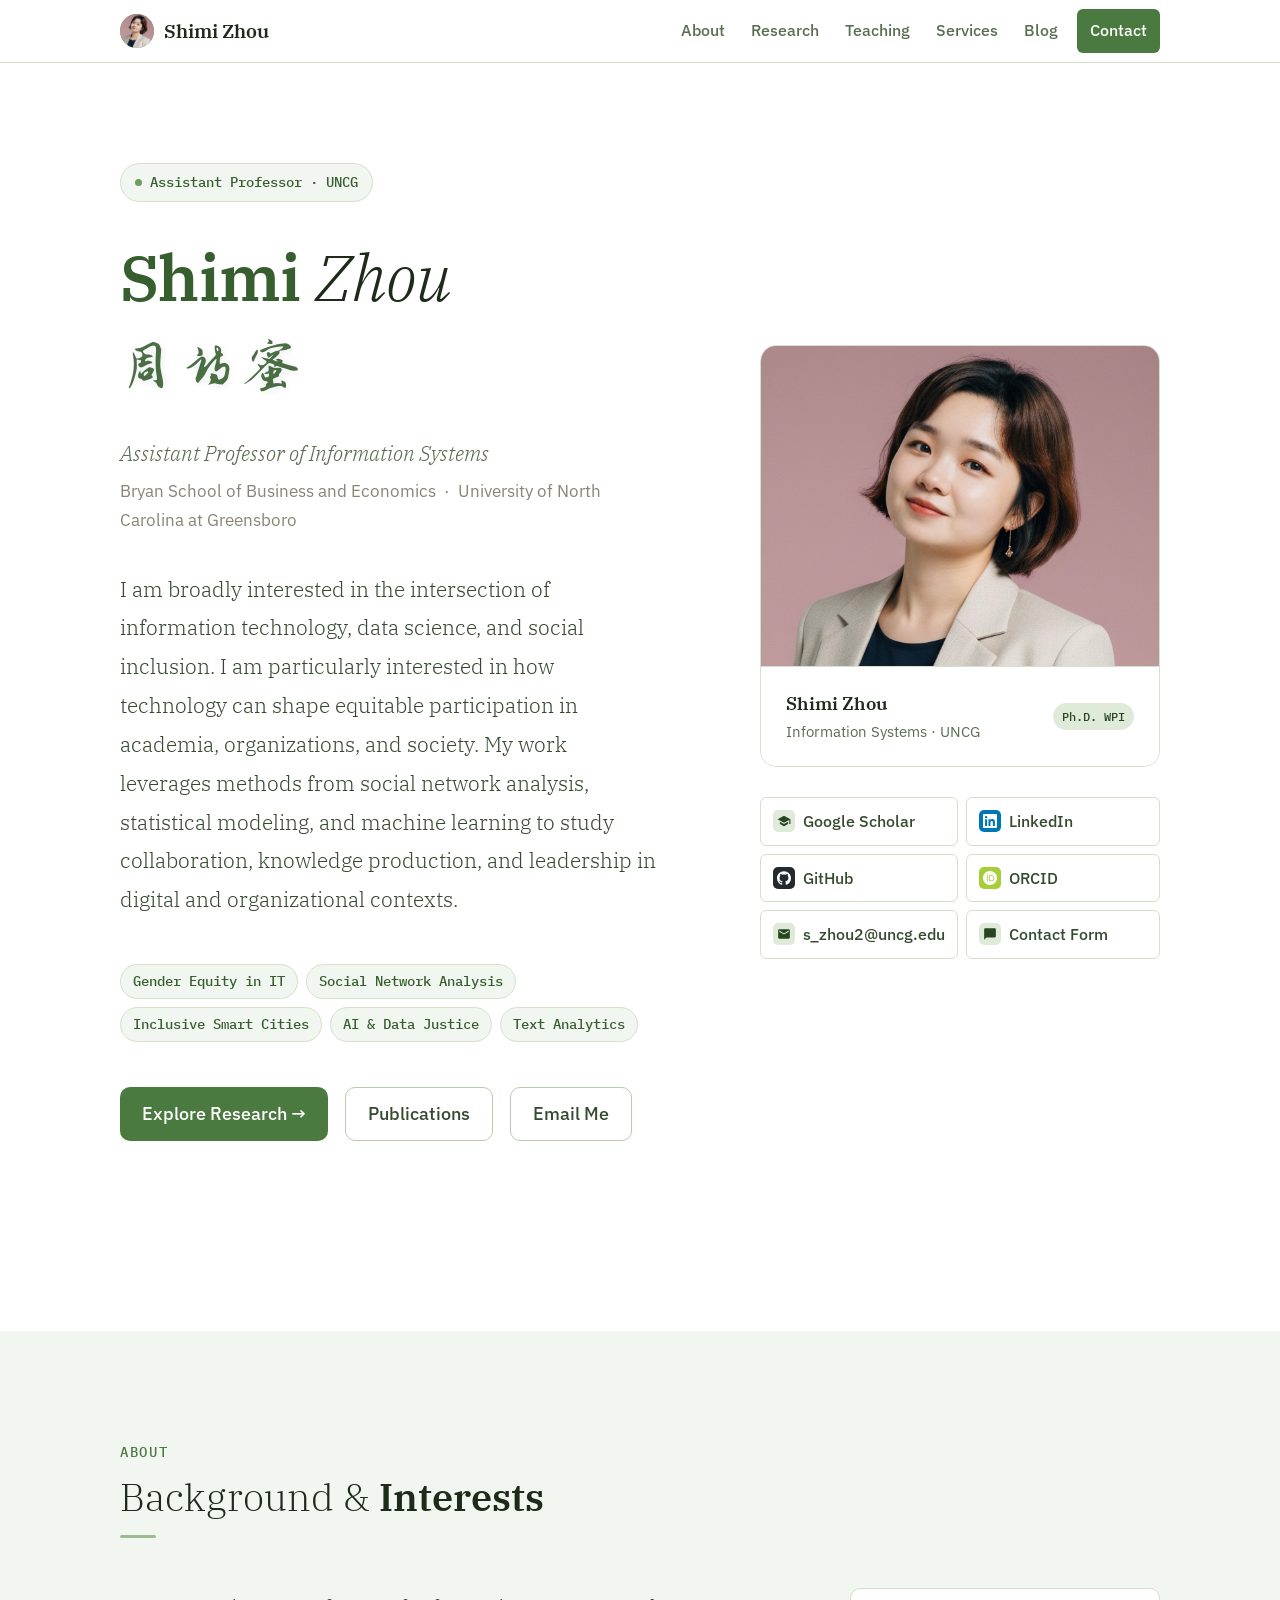
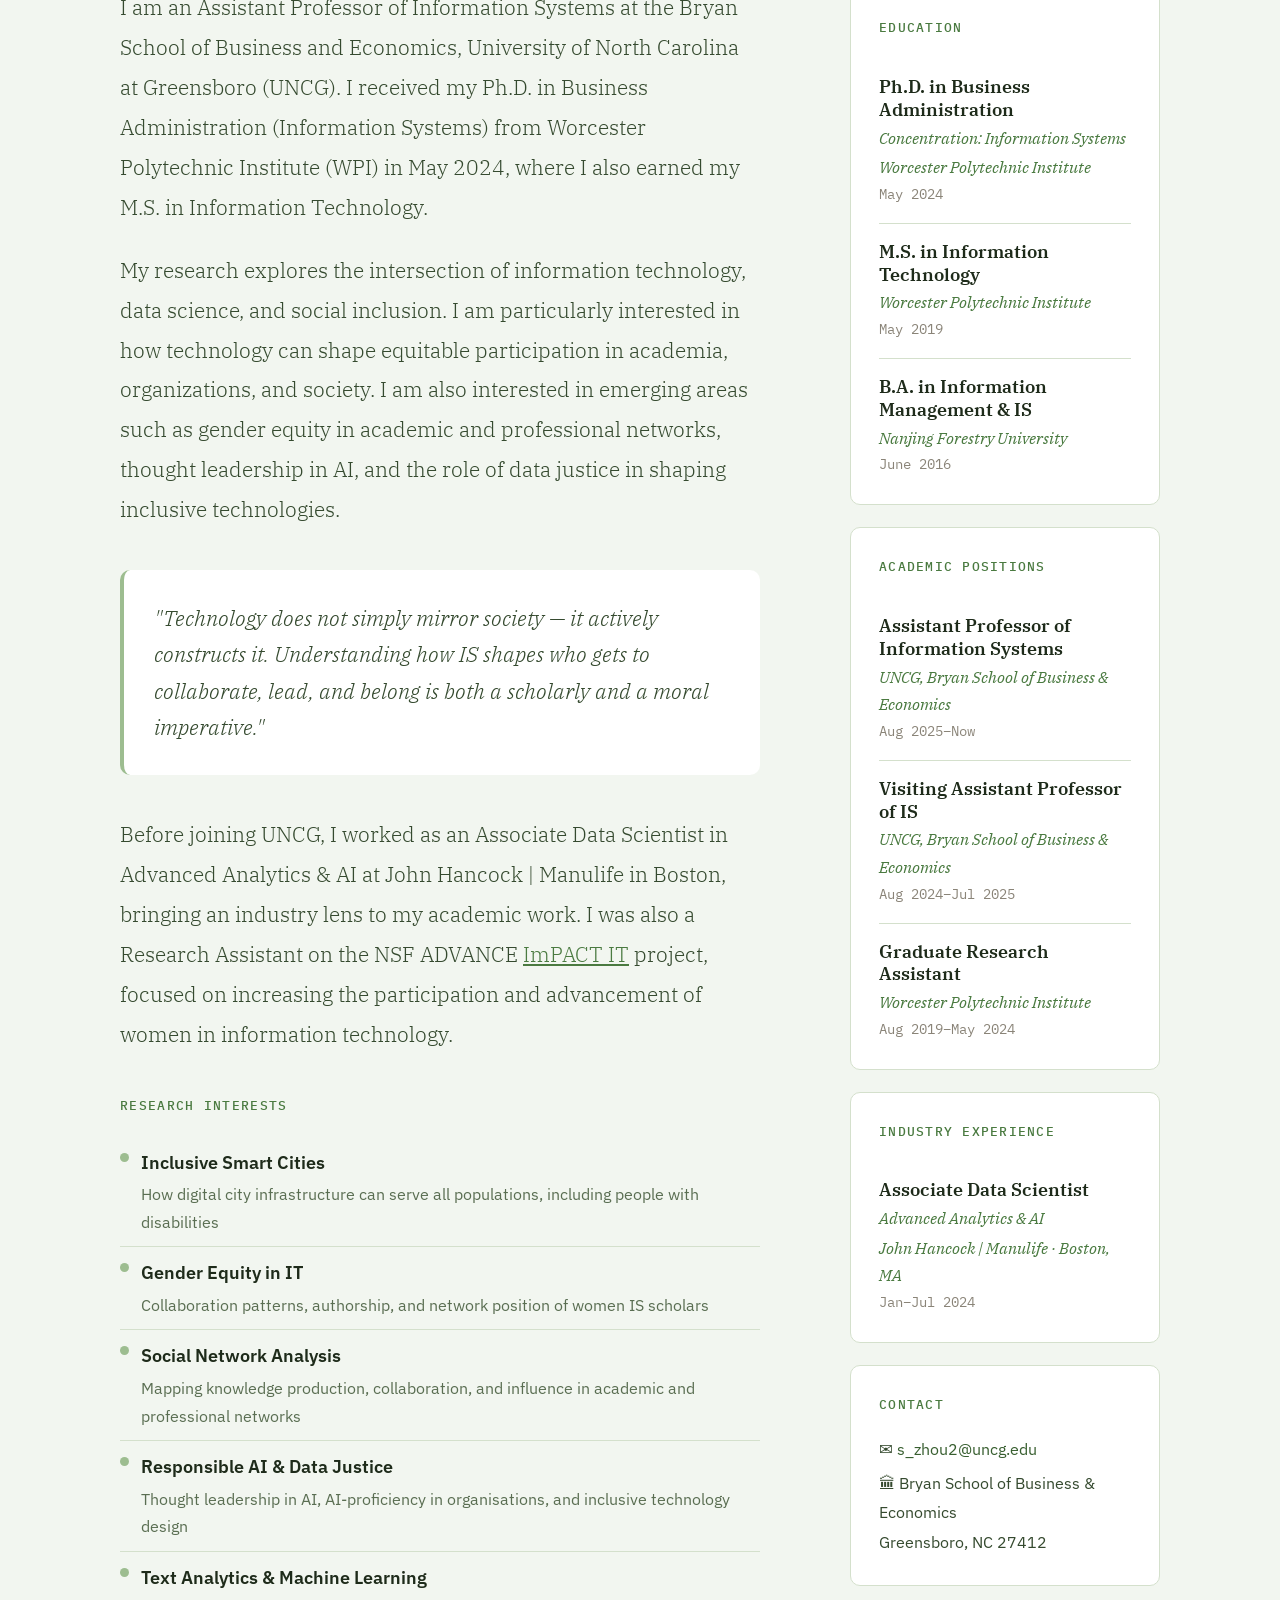
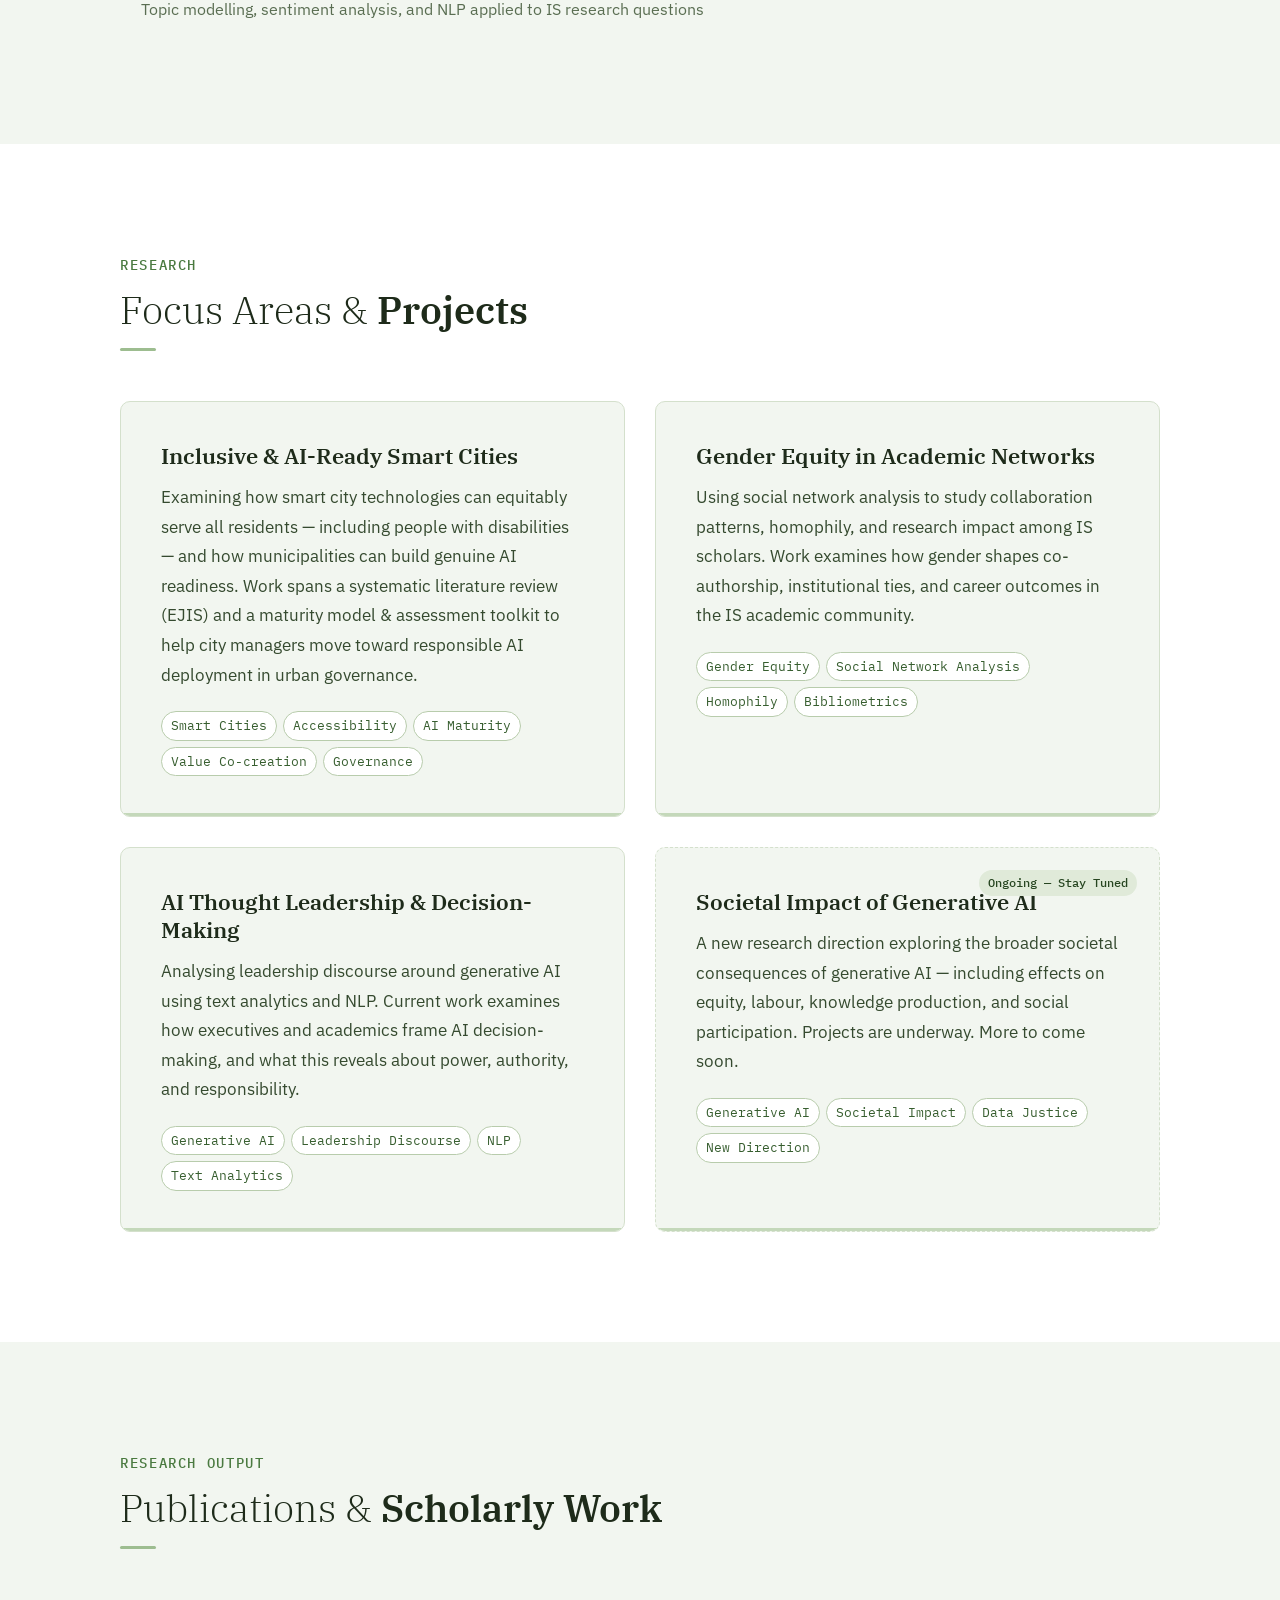
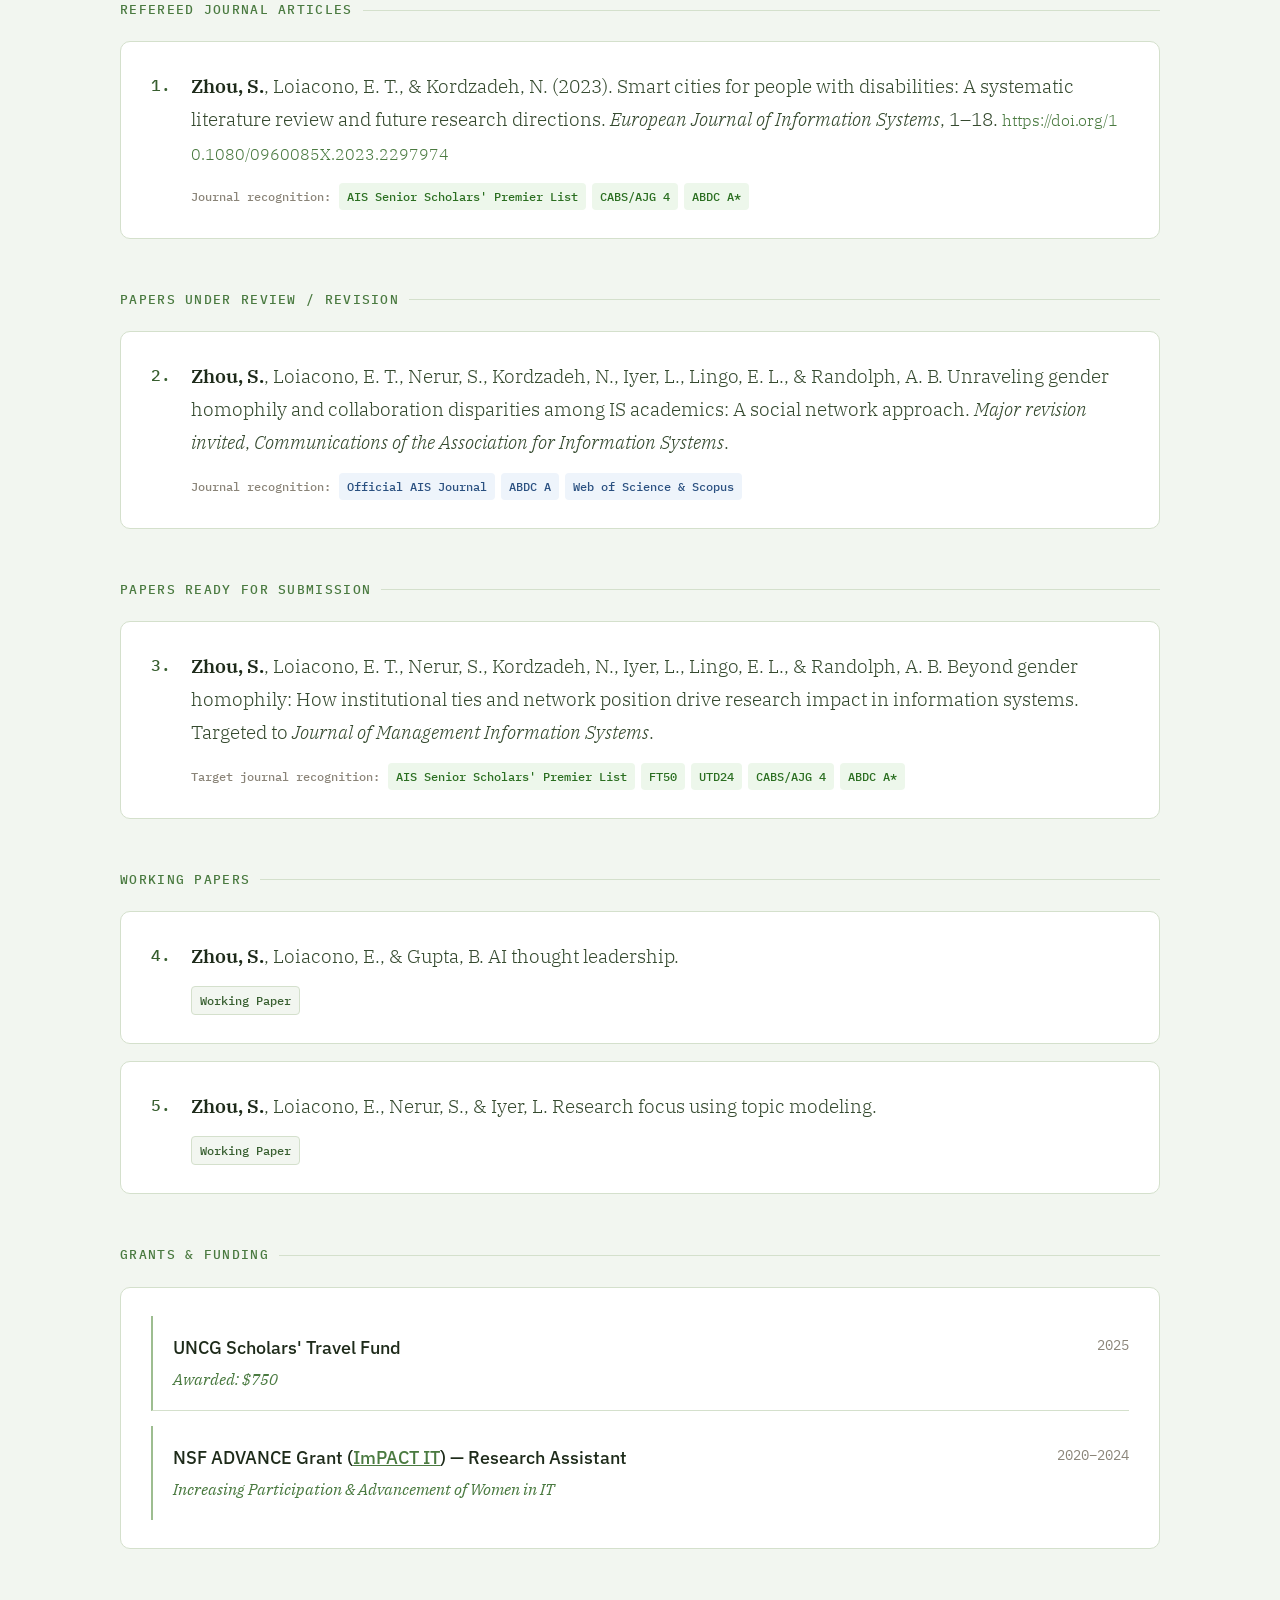
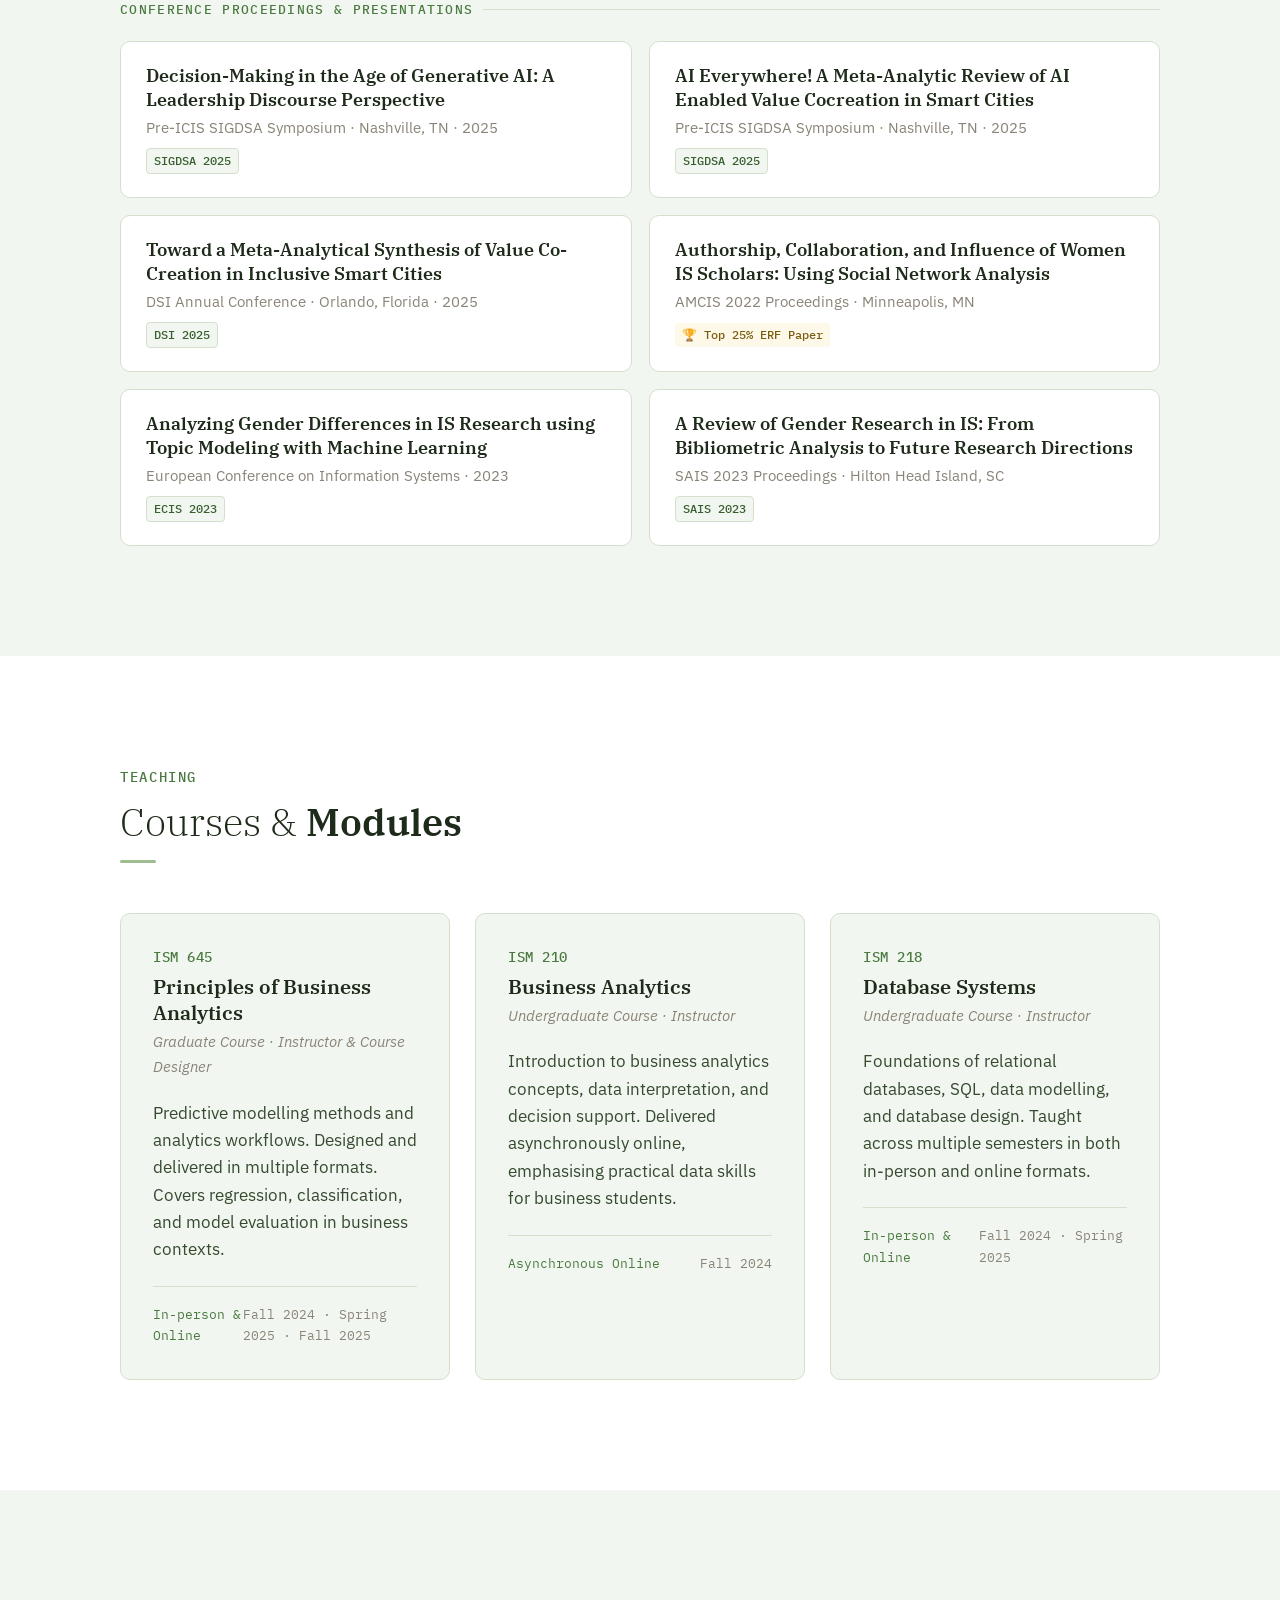
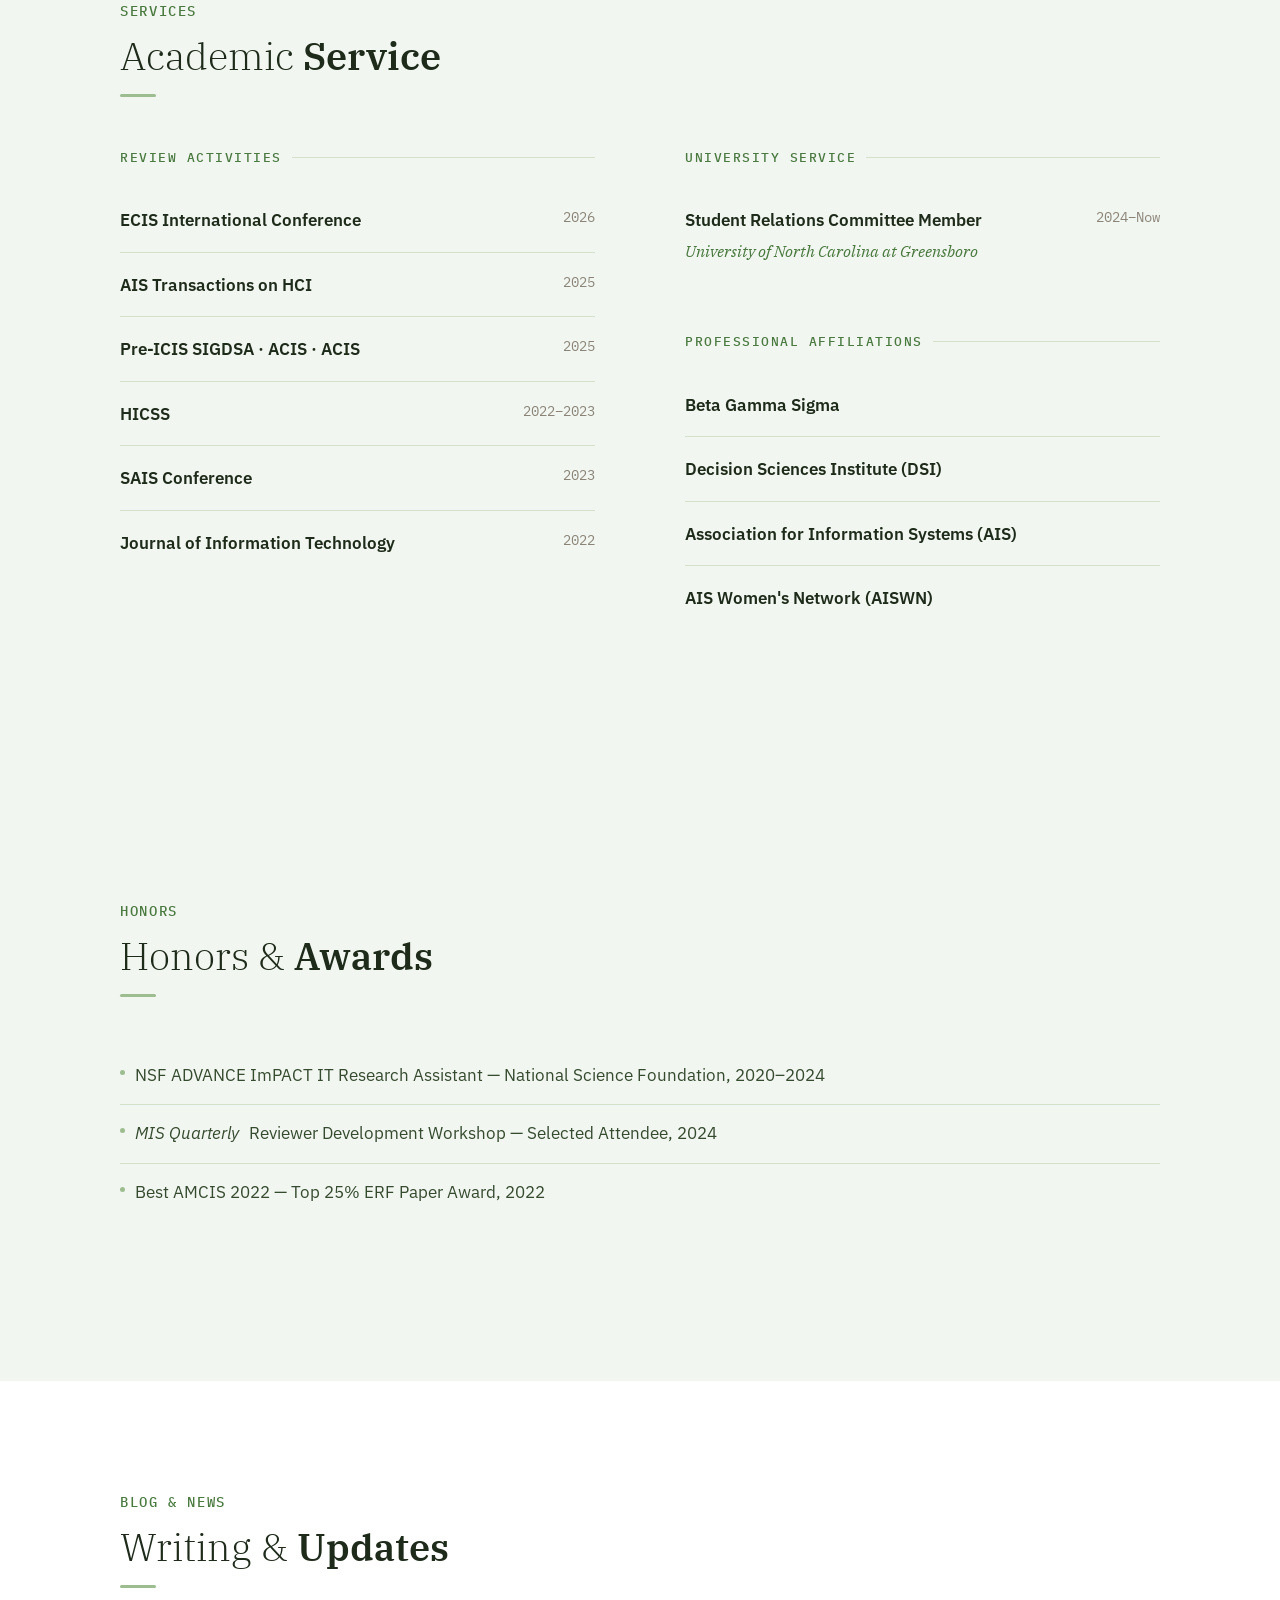
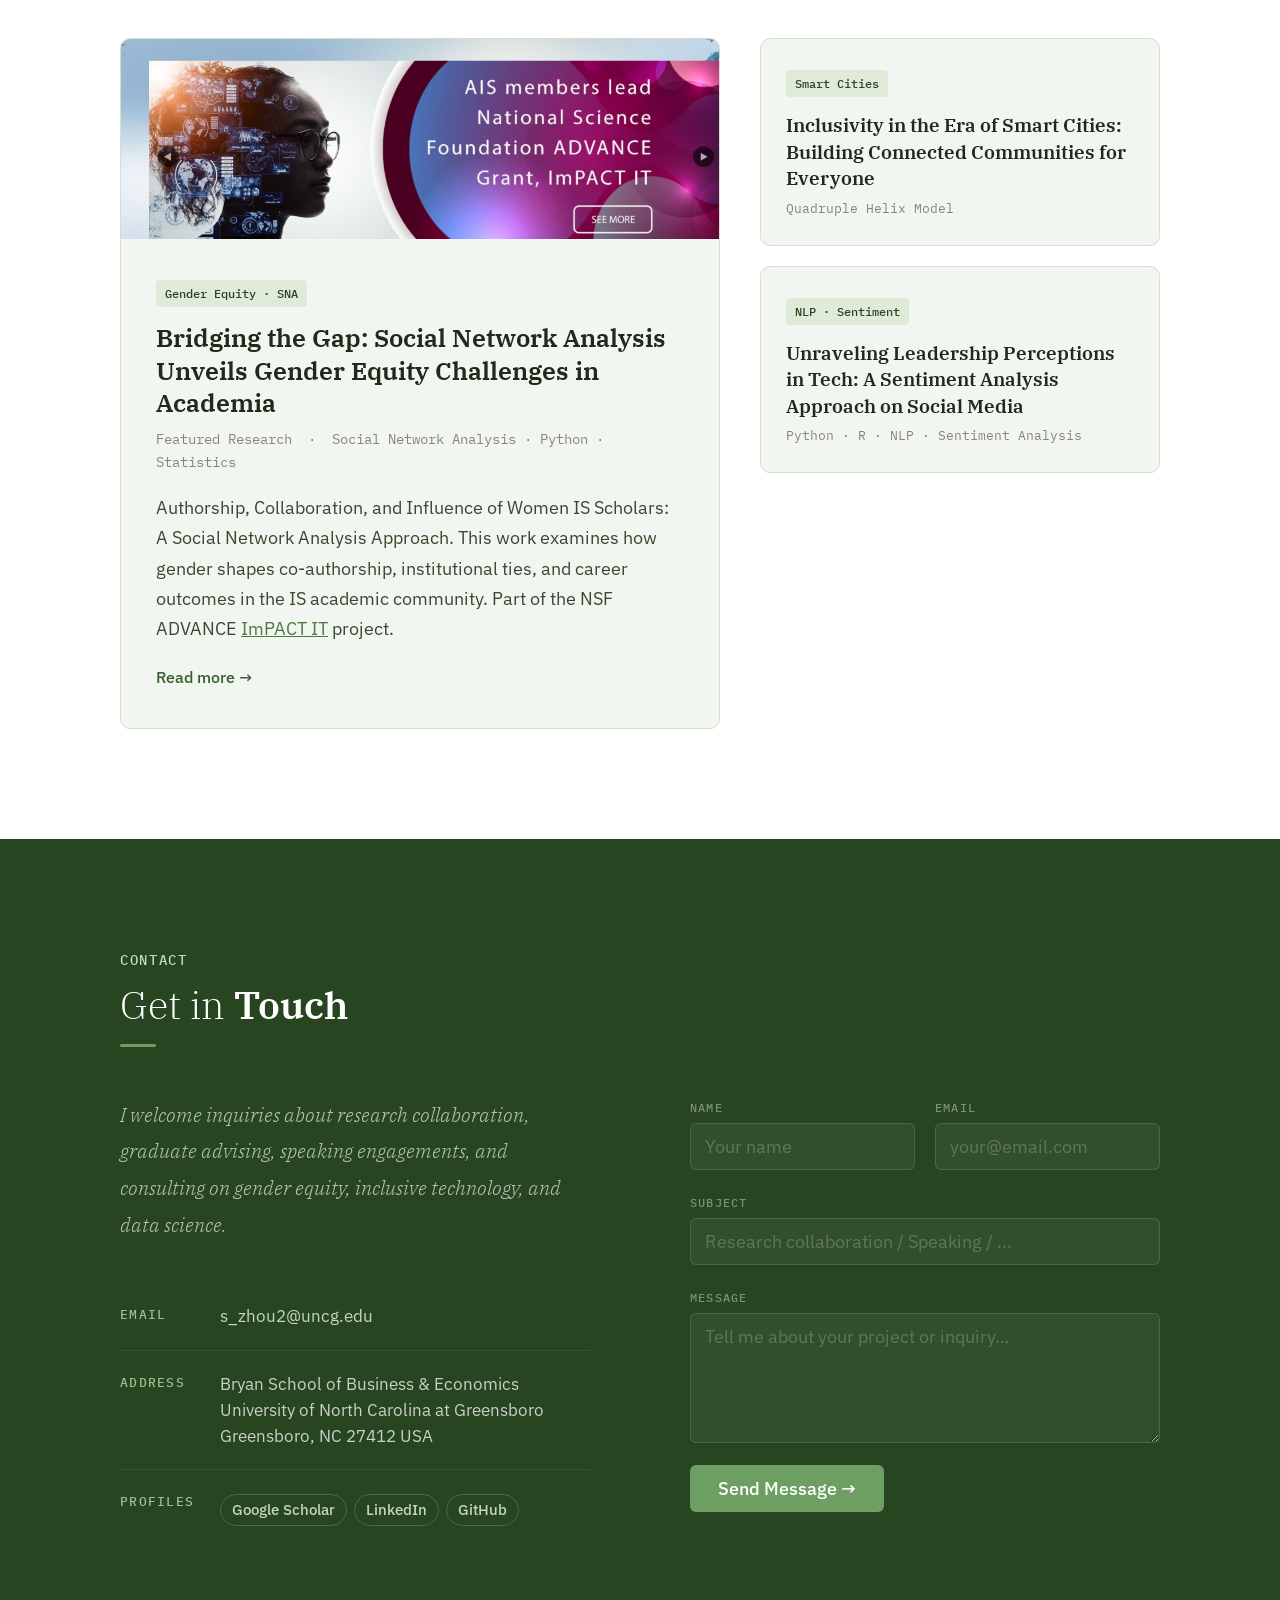
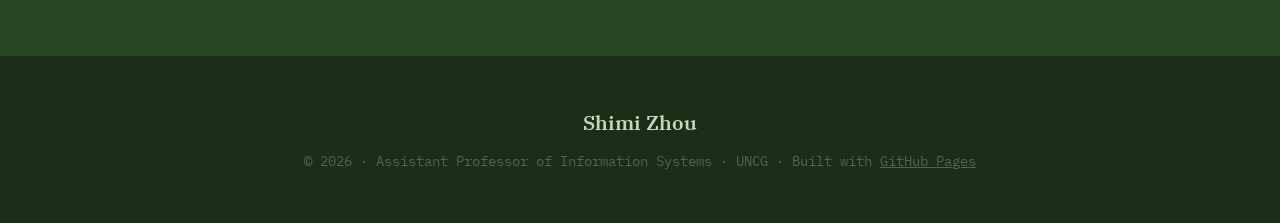
==== commit 1aa3116f: "Add files via upload" ====
--- a/index.html
+++ b/index.html
@@ -260,9 +260,8 @@
     <div class="nav-links">
       <a href="#about">About</a>
       <a href="#research">Research</a>
-      <a href="#publications">Publications</a>
       <a href="#teaching">Teaching</a>
-      <a href="#cv">CV</a>
+      <a href="#services">Services</a>
       <a href="#blog">Blog</a>
       <a href="#contact" class="nav-cta">Contact</a>
     </div>
@@ -368,13 +367,35 @@
             <div class="edu-year">June 2016</div>
           </div>
         </div>
+        
+
         <div class="sidebar-card">
-          <div class="sidebar-card-title">Affiliations</div>
-          <div class="affil-item">Beta Gamma Sigma (2026–present)</div>
-          <div class="affil-item">Decision Science Institute (DSI)</div>
-          <div class="affil-item">Association for Information Systems (AIS)</div>
-          <div class="affil-item">AIS Women's Network (AISWN)</div>
-          <div class="affil-item">UNCG Student Relations Committee</div>
+          <div class="sidebar-card-title">Academic Positions</div>
+          <div class="edu-item">
+            <div class="edu-degree">Assistant Professor of Information Systems</div>
+            <div class="edu-school">UNCG, Bryan School of Business &amp; Economics</div>
+            <div class="edu-year">Aug 2025–Now</div>
+          </div>
+          <div class="edu-item">
+            <div class="edu-degree">Visiting Assistant Professor of IS</div>
+            <div class="edu-school">UNCG, Bryan School of Business &amp; Economics</div>
+            <div class="edu-year">Aug 2024–Jul 2025</div>
+          </div>
+          <div class="edu-item">
+            <div class="edu-degree">Graduate Research Assistant</div>
+            <div class="edu-school">Worcester Polytechnic Institute</div>
+            <div class="edu-year">Aug 2019–May 2024</div>
+          </div>
+        </div>
+
+        <div class="sidebar-card">
+          <div class="sidebar-card-title">Industry Experience</div>
+          <div class="edu-item">
+            <div class="edu-degree">Associate Data Scientist</div>
+            <div class="edu-school">Advanced Analytics &amp; AI</div>
+            <div class="edu-school">John Hancock | Manulife · Boston, MA</div>
+            <div class="edu-year">Jan–Jul 2024</div>
+          </div>
         </div>
         <div class="sidebar-card">
           <div class="sidebar-card-title">Contact</div>
@@ -422,8 +443,8 @@
 
 <section id="publications">
   <div class="container">
-    <div class="section-label">Publications</div>
-    <h2 class="section-title">Research <strong>Output</strong></h2>
+    <div class="section-label">Research Output</div>
+    <h2 class="section-title">Publications &amp; <strong>Scholarly Work</strong></h2>
     <div class="section-bar"></div>
 
     <div class="pub-section-title fade">Refereed Journal Articles</div>
@@ -485,6 +506,14 @@
       </div>
     </div>
 
+    <div class="pub-section-title fade">Grants &amp; Funding</div>
+    <div class="pub-card fade d1">
+      <div class="pub-body" style="padding-left:0">
+        <div class="cv-entry" style="border-left:2px solid var(--sage-300);padding-left:1rem;margin-bottom:0.75rem"><div class="cv-entry-wrap"><div><div class="cv-title" style="font-family:var(--sans);font-size:0.9rem;font-weight:500;color:var(--ink)">UNCG Scholars' Travel Fund</div><div class="cv-sub">Awarded: $750</div></div><div class="cv-year">2025</div></div></div>
+        <div class="cv-entry" style="border-left:2px solid var(--sage-300);padding-left:1rem"><div class="cv-entry-wrap"><div><div class="cv-title" style="font-family:var(--sans);font-size:0.9rem;font-weight:500;color:var(--ink)">NSF ADVANCE Grant (<a href="https://impactit.pages.wm.edu/" target="_blank" style="color:var(--sage-500)">ImPACT IT</a>) — Research Assistant</div><div class="cv-sub">Increasing Participation &amp; Advancement of Women in IT</div></div><div class="cv-year">2020–2024</div></div></div>
+      </div>
+    </div>
+
     <div class="pub-section-title fade">Conference Proceedings &amp; Presentations</div>
     <div class="pub-conference-grid fade d1">
       <div class="pub-conf-card">
@@ -552,37 +581,14 @@
   </div>
 </section>
 
-<section id="cv">
+<section id="services">
   <div class="container">
-    <div class="section-label">Curriculum Vitae</div>
-    <h2 class="section-title">Career &amp; <strong>Honors</strong></h2>
+    <div class="section-label">Services</div>
+    <h2 class="section-title">Academic <strong>Service</strong></h2>
     <div class="section-bar"></div>
     <div class="cv-grid">
       <div>
         <div class="cv-group fade">
-          <div class="cv-group-head">Academic Positions</div>
-          <div class="cv-entry"><div class="cv-entry-wrap"><div><div class="cv-title">Assistant Professor of Information Systems</div><div class="cv-sub">UNCG, Bryan School of Business &amp; Economics</div></div><div class="cv-year">Aug 2025–Now</div></div></div>
-          <div class="cv-entry"><div class="cv-entry-wrap"><div><div class="cv-title">Visiting Assistant Professor of Information Systems</div><div class="cv-sub">UNCG, Bryan School of Business &amp; Economics</div></div><div class="cv-year">Aug 2024–Jul 2025</div></div></div>
-          <div class="cv-entry"><div class="cv-entry-wrap"><div><div class="cv-title">Graduate Research Assistant</div><div class="cv-sub">Worcester Polytechnic Institute, The Business School</div></div><div class="cv-year">Aug 2019–May 2024</div></div></div>
-        </div>
-        <div class="cv-group fade d1">
-          <div class="cv-group-head">Industry Experience</div>
-          <div class="cv-entry"><div class="cv-entry-wrap"><div><div class="cv-title">Associate Data Scientist, Advanced Analytics &amp; AI</div><div class="cv-sub">John Hancock | Manulife · Boston, MA</div></div><div class="cv-year">Jan–Jul 2024</div></div></div>
-        </div>
-        <div class="cv-group fade d2">
-          <div class="cv-group-head">Grants &amp; Funding</div>
-          <div class="cv-entry"><div class="cv-entry-wrap"><div><div class="cv-title">UNCG Scholars' Travel Fund</div><div class="cv-sub">Awarded: $750</div></div><div class="cv-year">2025</div></div></div>
-          <div class="cv-entry"><div class="cv-entry-wrap"><div><div class="cv-title">NSF ADVANCE Grant (<a href="https://impactit.pages.wm.edu/" target="_blank" style="color:var(--sage-500)">ImPACT IT</a>) — Research Assistant</div><div class="cv-sub">Increasing Participation &amp; Advancement of Women in IT</div></div><div class="cv-year">2020–2024</div></div></div>
-        </div>
-      </div>
-      <div>
-        <div class="cv-group fade">
-          <div class="cv-group-head">Honors &amp; Awards</div>
-          <div class="honor-item">NSF ADVANCE ImPACT IT Research Assistant — National Science Foundation, 2020–2024</div>
-          <div class="honor-item"><em>MIS Quarterly</em> Reviewer Development Workshop — Selected Attendee, 2024</div>
-          <div class="honor-item">Best AMCIS 2022 — Top 25% ERF Paper Award, 2022</div>
-        </div>
-        <div class="cv-group fade d1">
           <div class="cv-group-head">Review Activities</div>
           <div class="cv-entry"><div class="cv-entry-wrap"><div><div class="cv-title">ECIS International Conference</div></div><div class="cv-year">2026</div></div></div>
           <div class="cv-entry"><div class="cv-entry-wrap"><div><div class="cv-title">AIS Transactions on HCI</div></div><div class="cv-year">2025</div></div></div>
@@ -591,13 +597,34 @@
           <div class="cv-entry"><div class="cv-entry-wrap"><div><div class="cv-title">SAIS Conference</div></div><div class="cv-year">2023</div></div></div>
           <div class="cv-entry"><div class="cv-entry-wrap"><div><div class="cv-title">Journal of Information Technology</div></div><div class="cv-year">2022</div></div></div>
         </div>
-        <div class="cv-group fade d2">
+      </div>
+      <div>
+        <div class="cv-group fade">
           <div class="cv-group-head">University Service</div>
           <div class="cv-entry"><div class="cv-entry-wrap"><div><div class="cv-title">Student Relations Committee Member</div><div class="cv-sub">University of North Carolina at Greensboro</div></div><div class="cv-year">2024–Now</div></div></div>
         </div>
-      </div>
-    </div>
-    <a href="https://www.shimizhou.com/s/Shimi_Zhou_CV_UNCG.pdf" target="_blank" class="cv-download fade">📄 &nbsp;Download Full CV (PDF) →</a>
+        <div class="cv-group fade d1">
+          <div class="cv-group-head">Professional Affiliations</div>
+          <div class="cv-entry"><div class="cv-entry-wrap"><div><div class="cv-title">Beta Gamma Sigma</div></div></div></div>
+          <div class="cv-entry"><div class="cv-entry-wrap"><div><div class="cv-title">Decision Sciences Institute (DSI)</div></div></div></div>
+          <div class="cv-entry"><div class="cv-entry-wrap"><div><div class="cv-title">Association for Information Systems (AIS)</div></div></div></div>
+          <div class="cv-entry"><div class="cv-entry-wrap"><div><div class="cv-title">AIS Women's Network (AISWN)</div></div></div></div>
+        </div>
+      </div>
+    </div>
+  </div>
+</section>
+
+<section id="honors">
+  <div class="container">
+    <div class="section-label">Honors</div>
+    <h2 class="section-title">Honors &amp; <strong>Awards</strong></h2>
+    <div class="section-bar"></div>
+    <div class="cv-group fade">
+      <div class="honor-item">NSF ADVANCE ImPACT IT Research Assistant — National Science Foundation, 2020–2024</div>
+      <div class="honor-item"><em>MIS Quarterly</em> Reviewer Development Workshop — Selected Attendee, 2024</div>
+      <div class="honor-item">Best AMCIS 2022 — Top 25% ERF Paper Award, 2022</div>
+    </div>
   </div>
 </section>
 
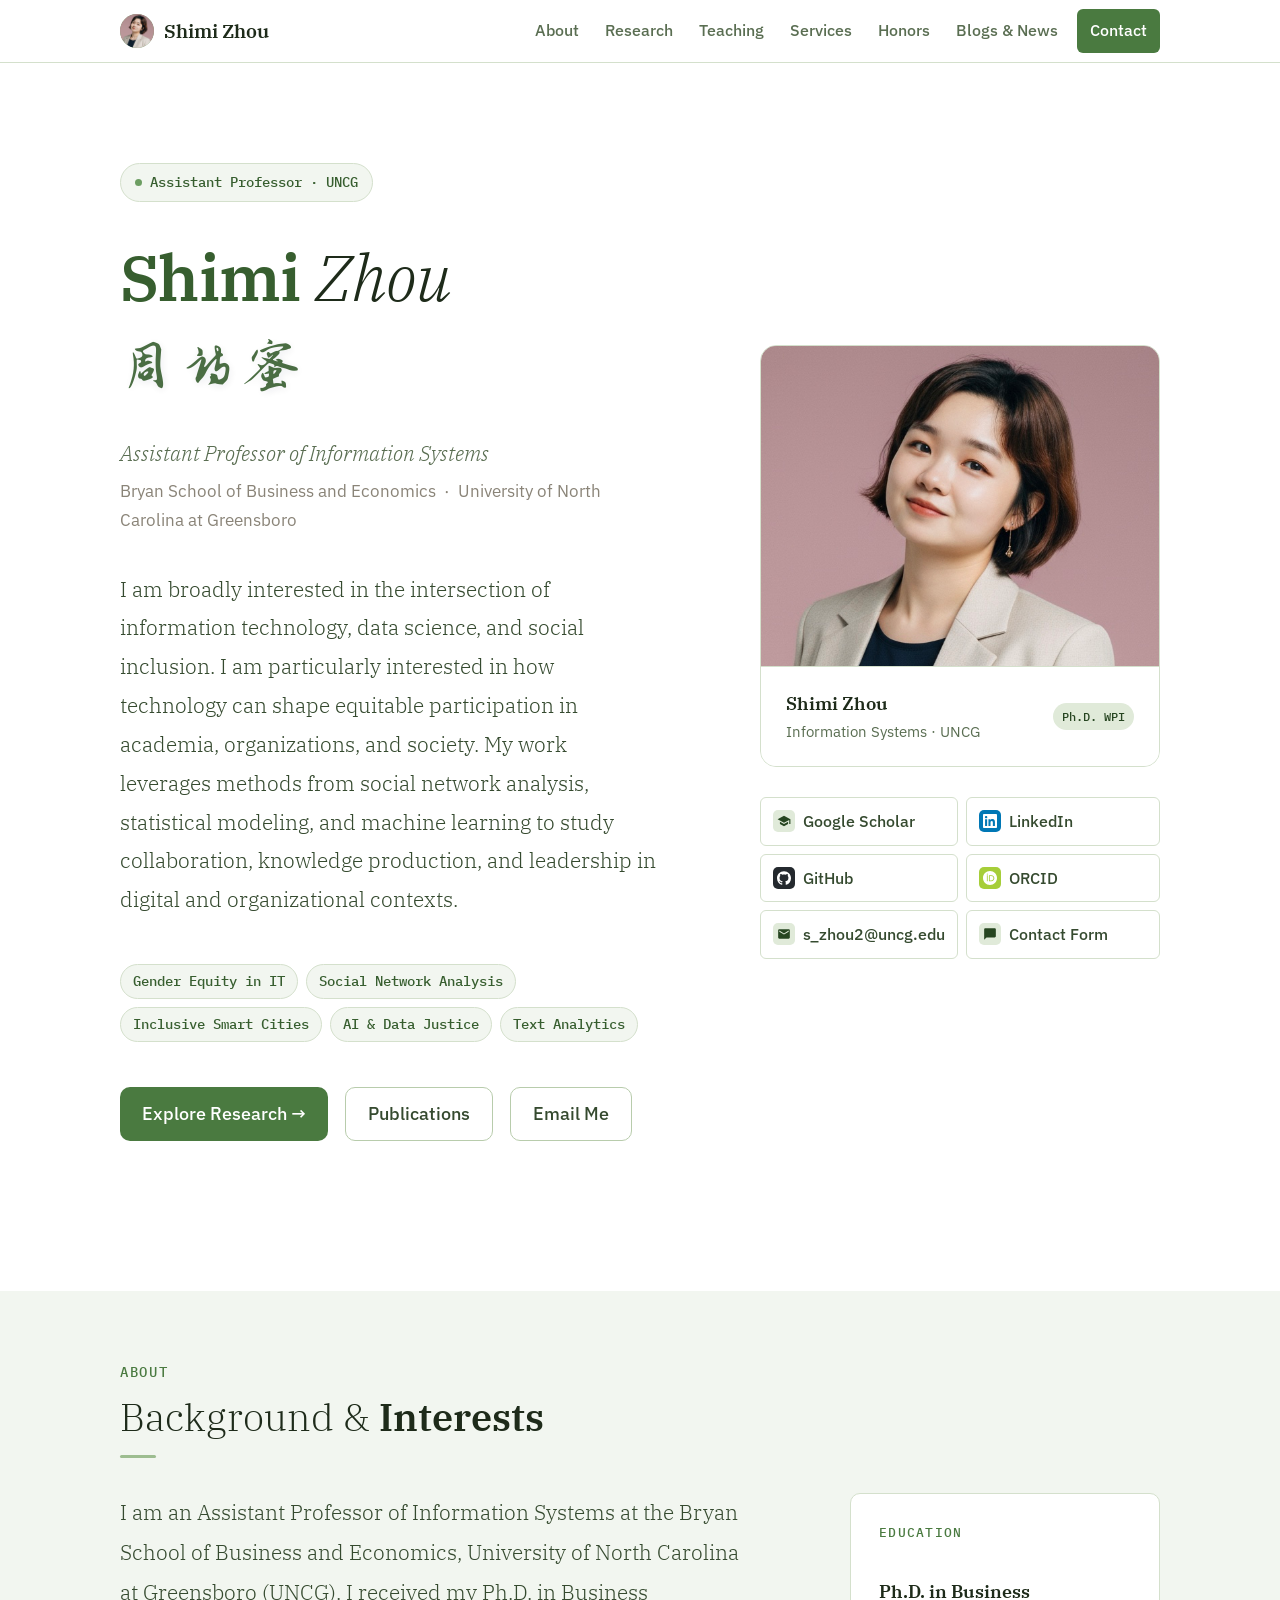
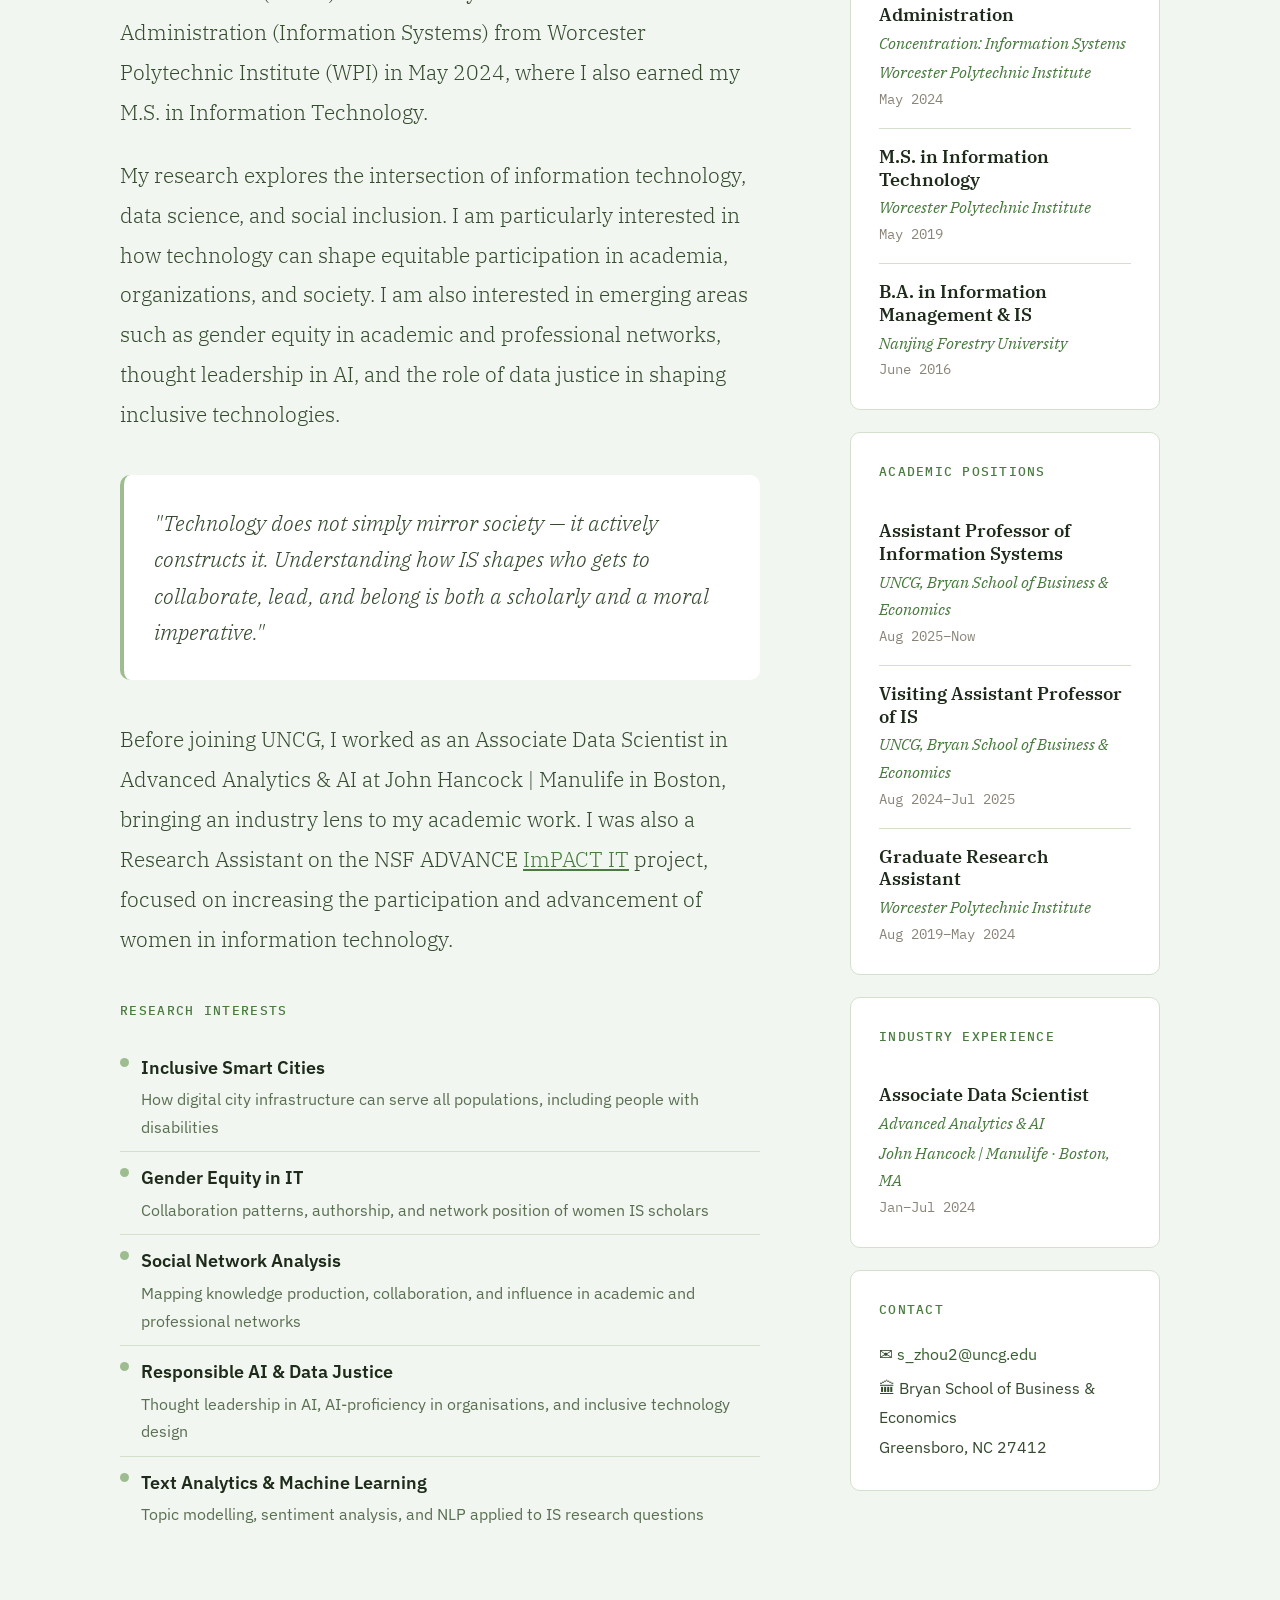
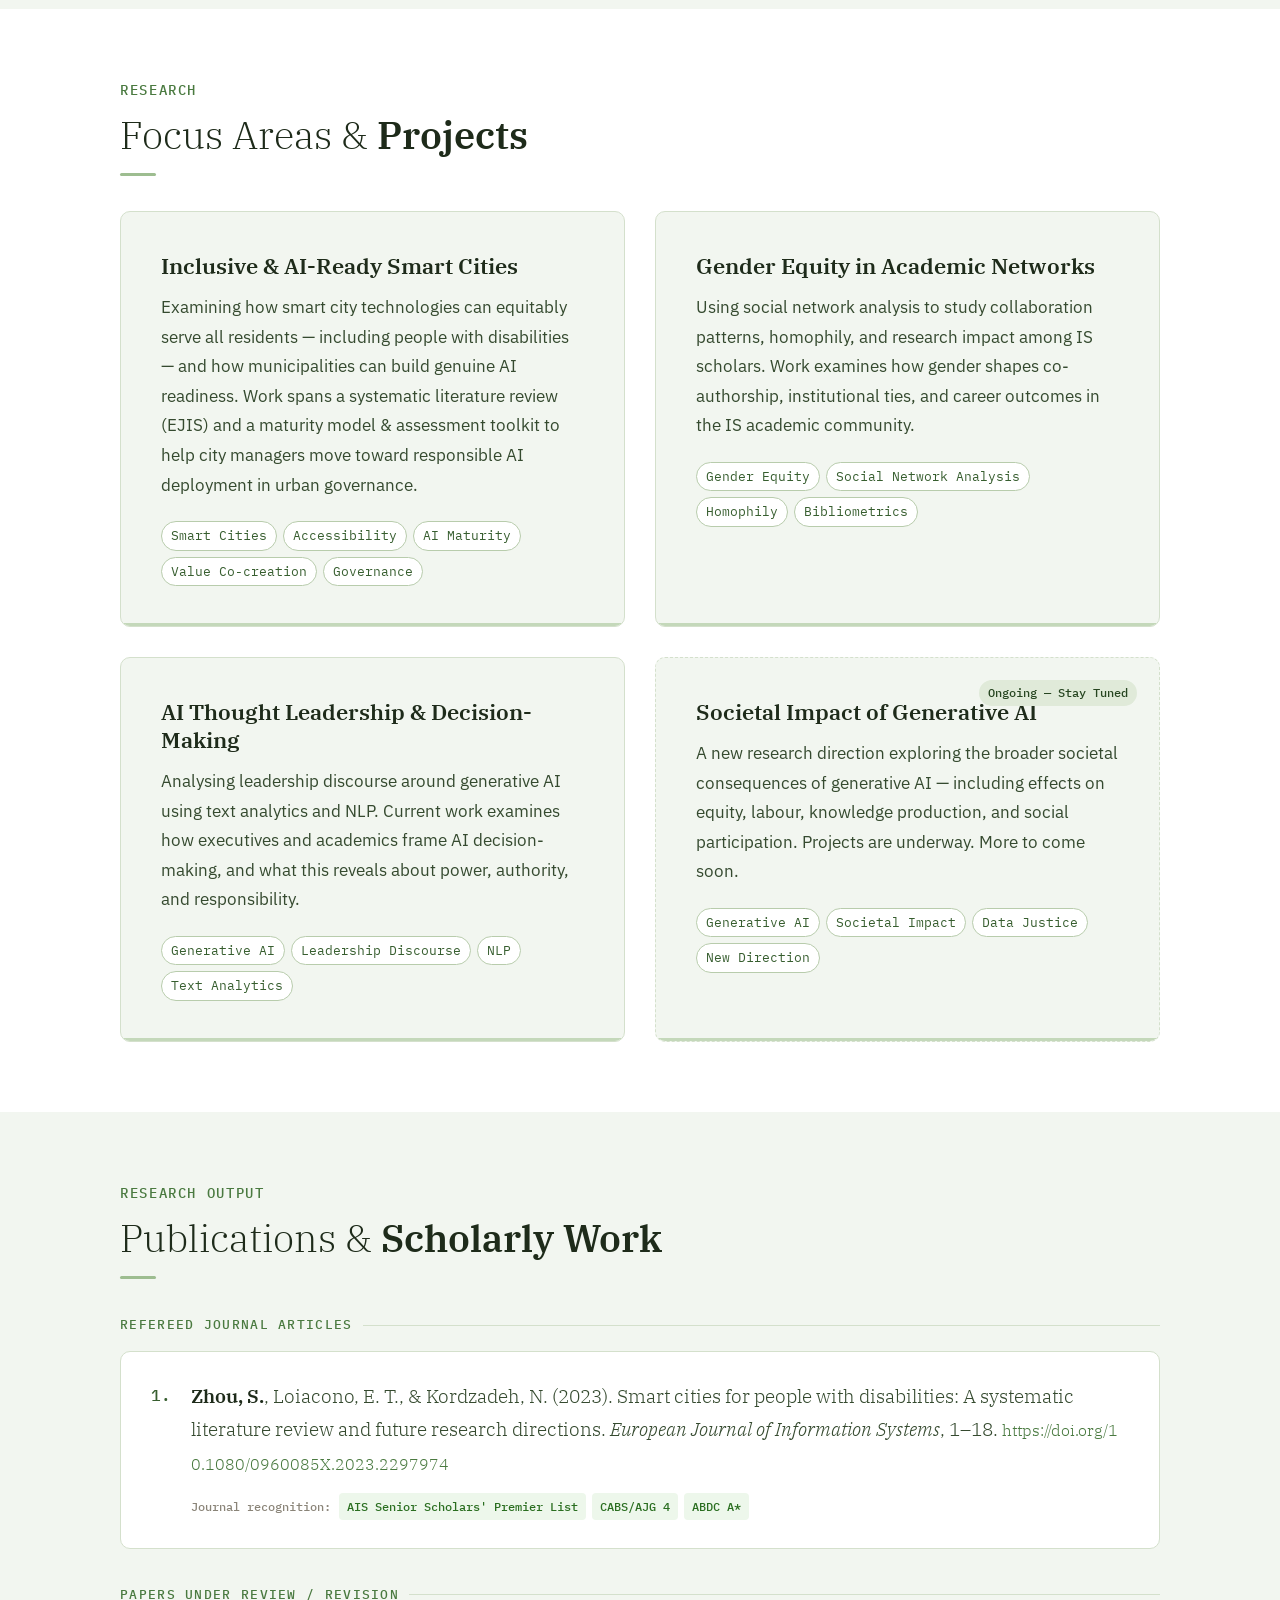
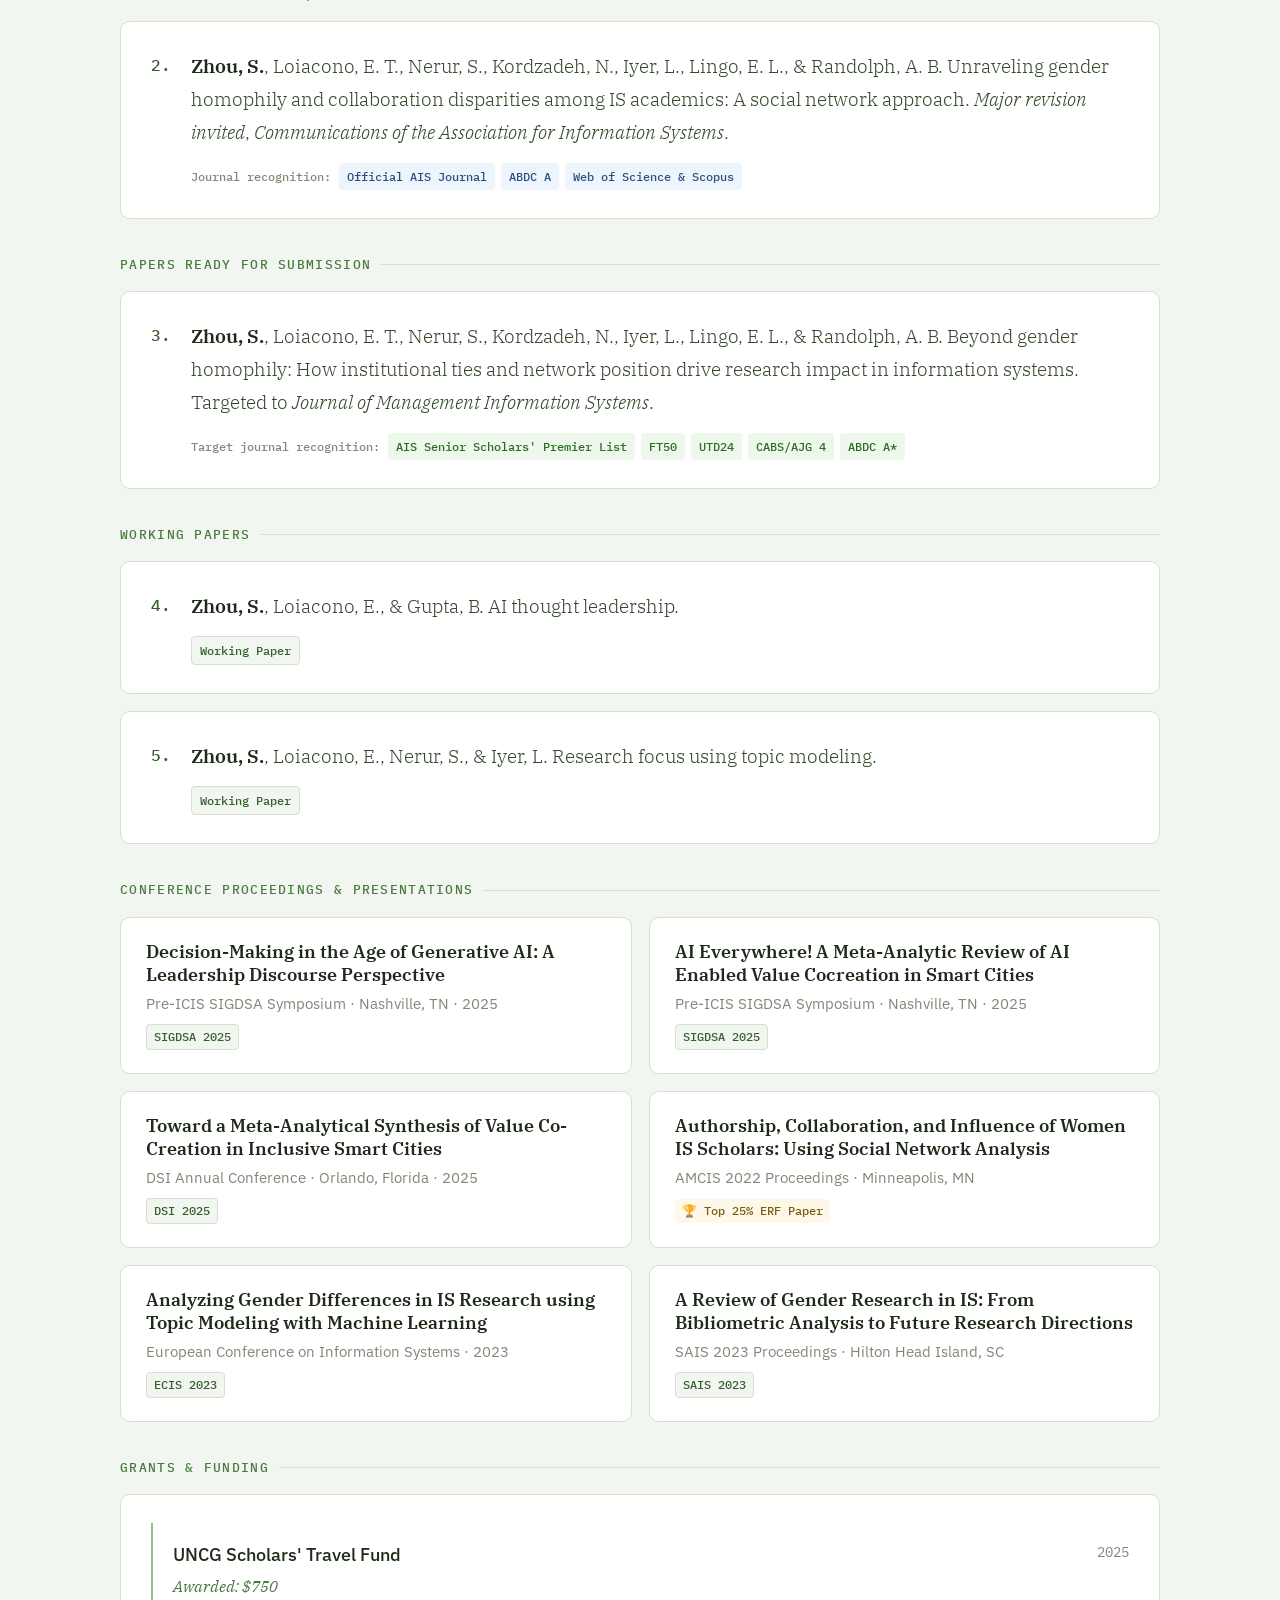
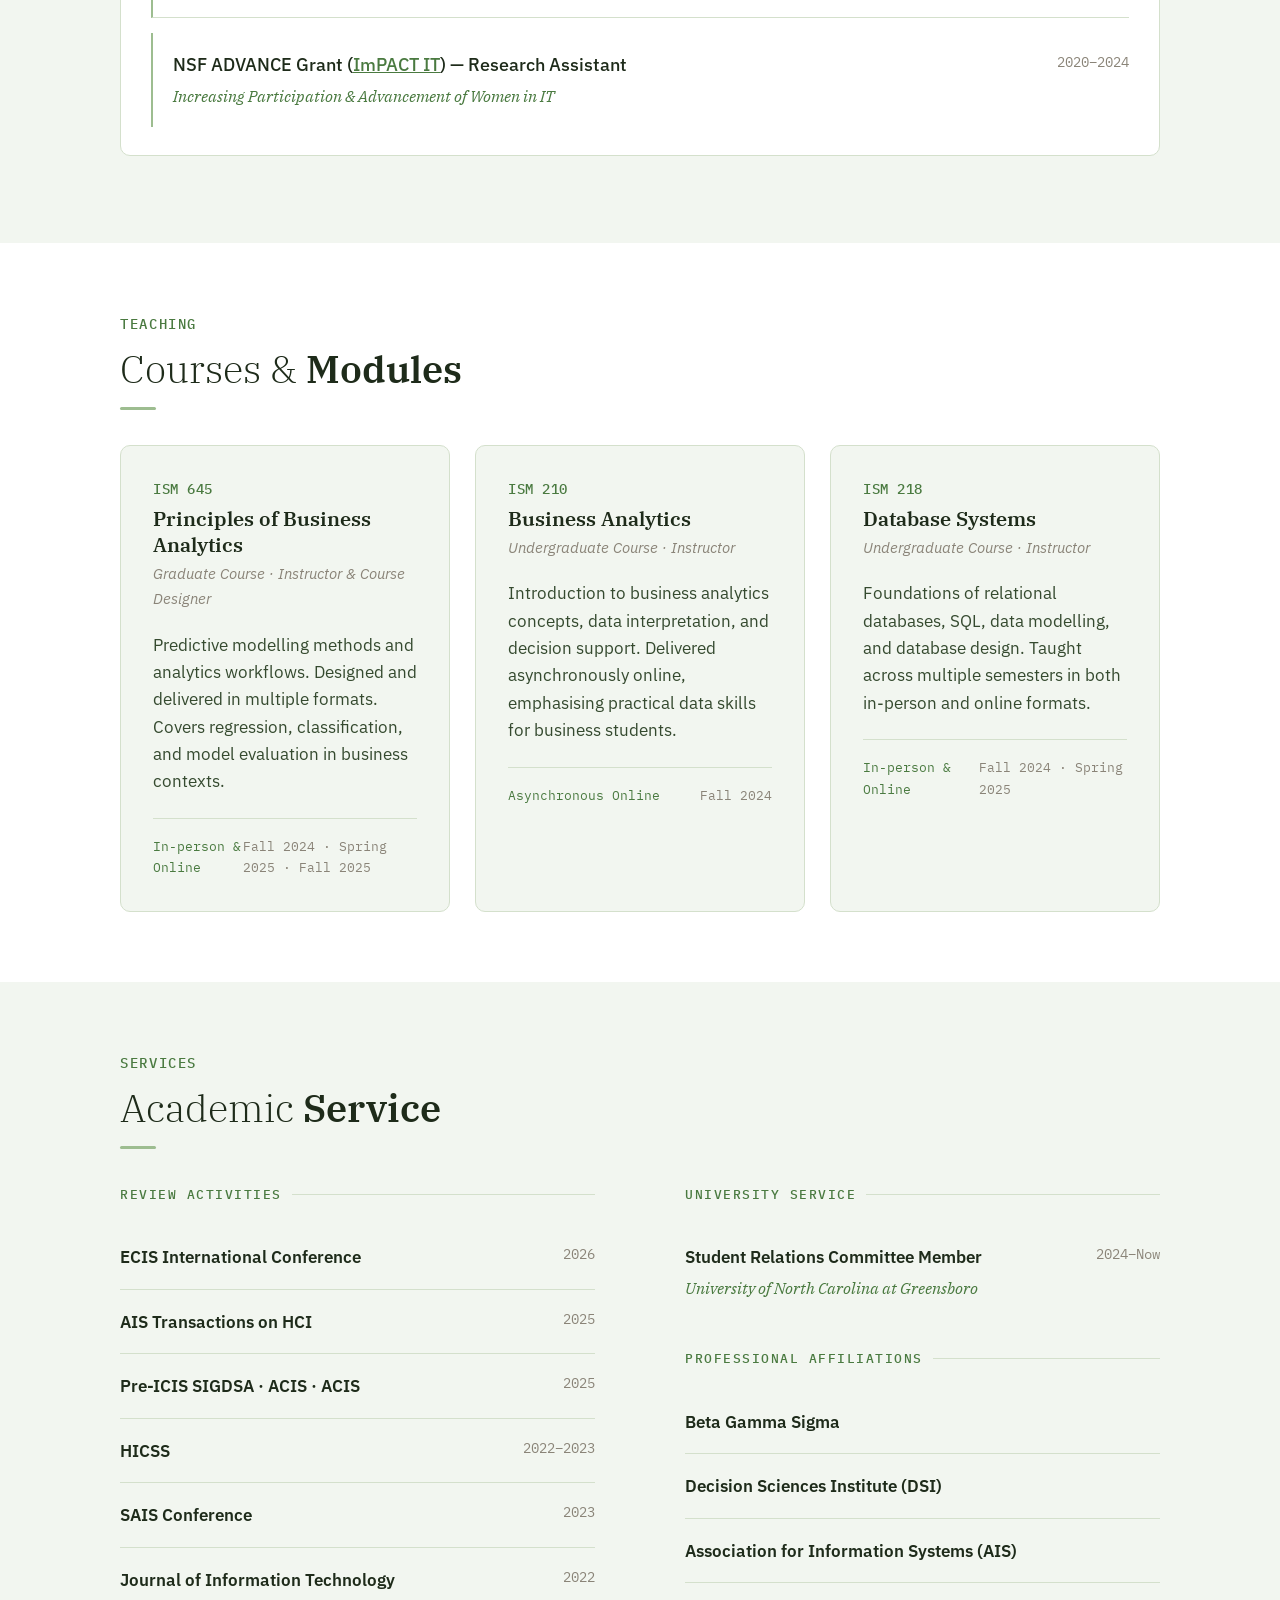
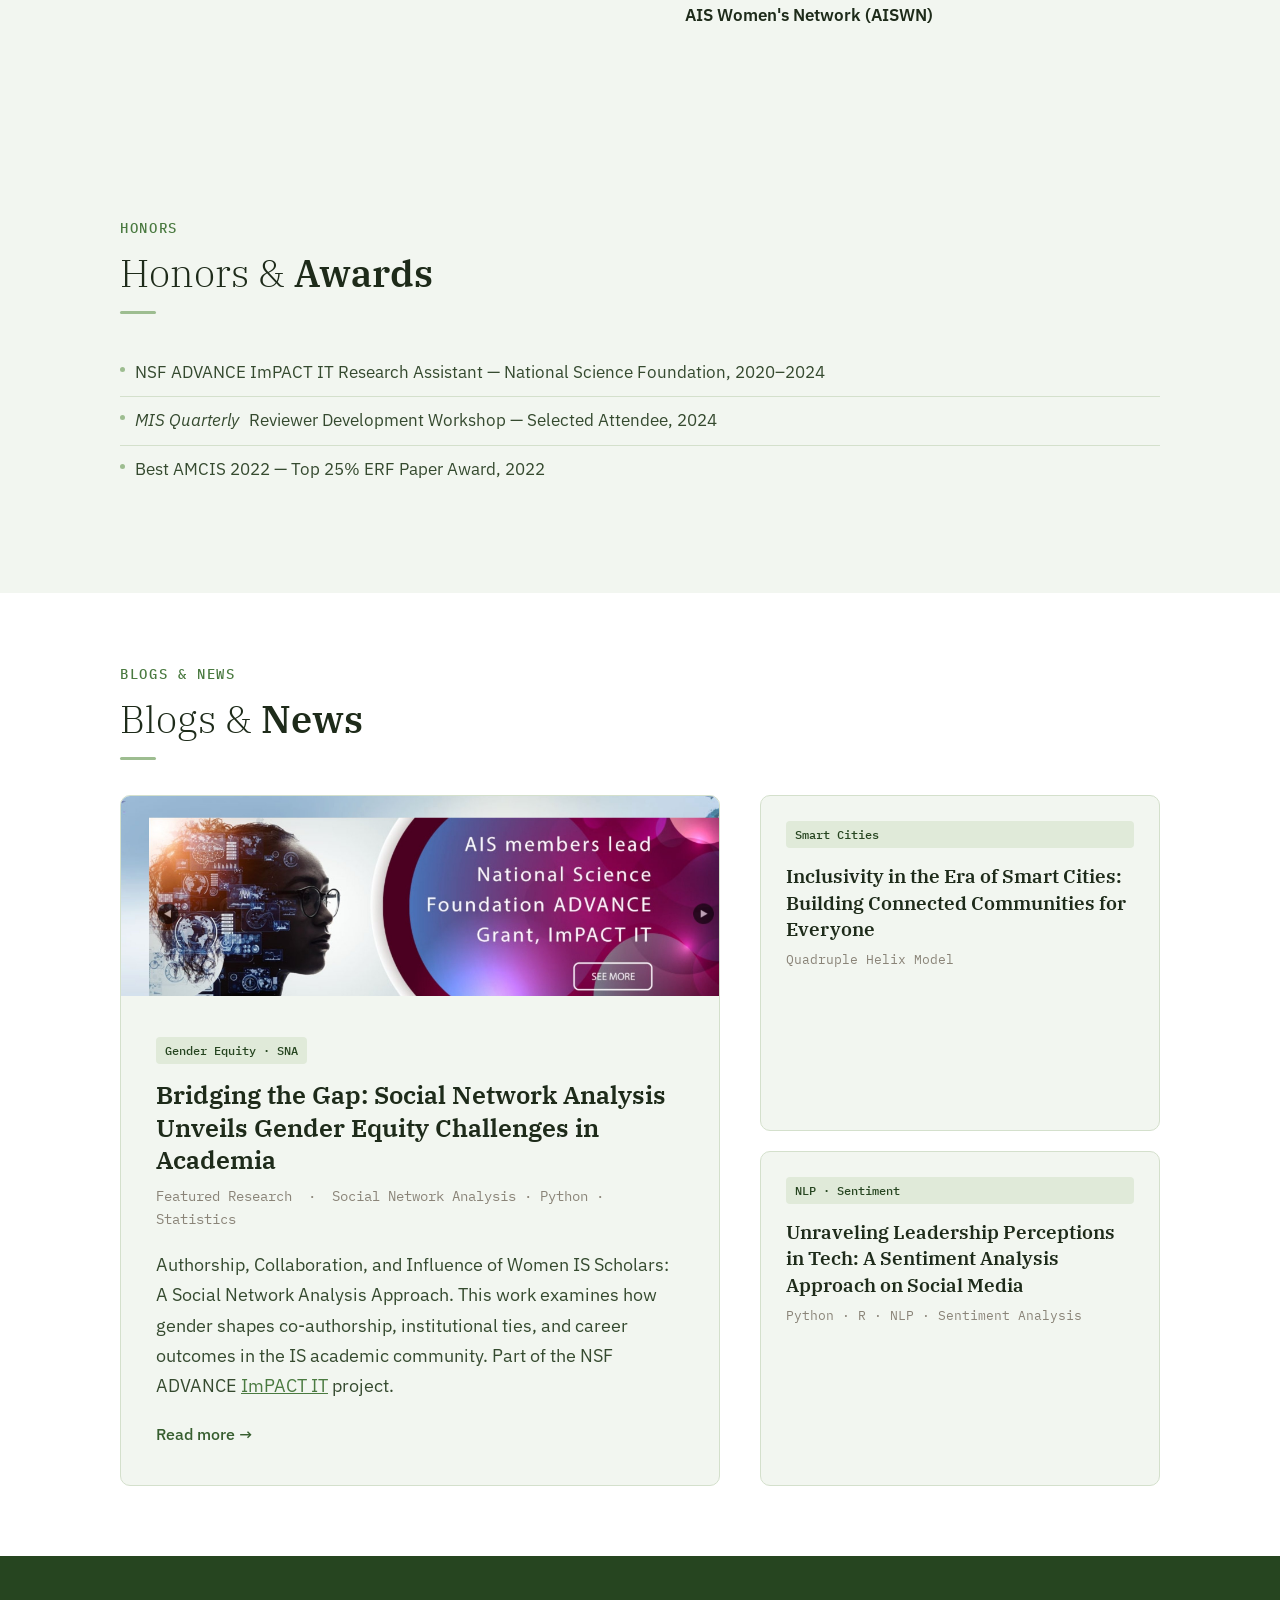
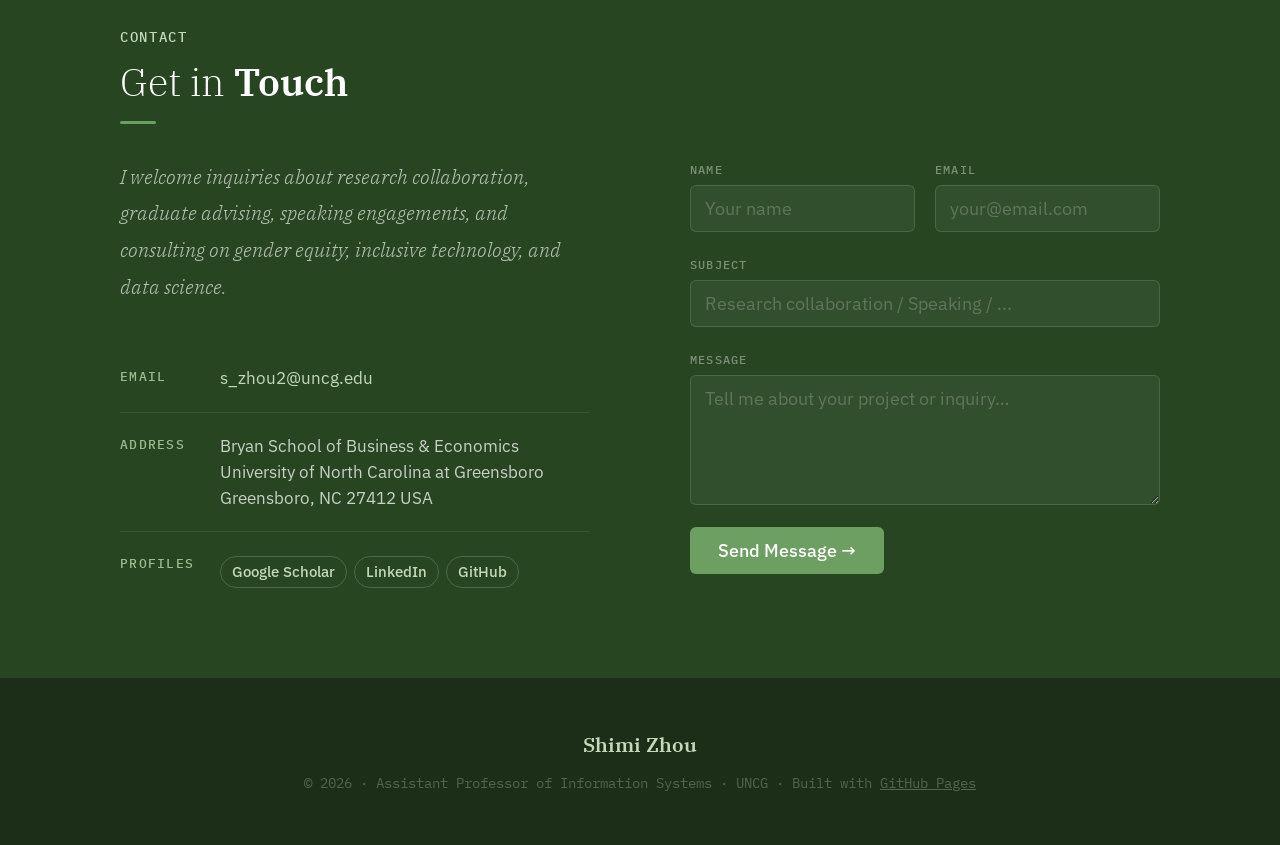
==== commit 52ecd69e: "Add files via upload" ====
--- a/index.html
+++ b/index.html
@@ -78,12 +78,12 @@
 .plink-icon{width:22px;height:22px;border-radius:5px;background:var(--sage-100);display:flex;align-items:center;justify-content:center;font-size:0.68rem;font-weight:600;color:var(--sage-700);flex-shrink:0;font-family:var(--mono);line-height:1}
 
 /* SECTIONS */
-section{padding:5.5rem 0}
+section{padding:3.5rem 0}
 .container{max-width:1120px;margin:0 auto;padding:0 2rem}
 .section-label{font-family:var(--mono);font-size:0.68rem;font-weight:500;letter-spacing:0.12em;text-transform:uppercase;color:var(--sage-500);margin-bottom:0.5rem}
 h2.section-title{font-family:var(--serif);font-size:clamp(1.9rem,3vw,2.5rem);font-weight:300;color:var(--ink);margin-bottom:0.4rem;line-height:1.2}
 h2.section-title strong{font-weight:600}
-.section-bar{width:36px;height:3px;background:var(--sage-300);border-radius:2px;margin:0.75rem 0 2.5rem}
+.section-bar{width:36px;height:3px;background:var(--sage-300);border-radius:2px;margin:0.75rem 0 1.75rem}
 
 /* ABOUT */
 #about{background:var(--sage-50)}
@@ -124,7 +124,7 @@
 
 /* PUBLICATIONS */
 #publications{background:var(--sage-50)}
-.pub-section-title{font-family:var(--mono);font-size:0.65rem;font-weight:500;letter-spacing:0.1em;text-transform:uppercase;color:var(--sage-500);margin:2.5rem 0 1rem;display:flex;align-items:center;gap:10px}
+.pub-section-title{font-family:var(--mono);font-size:0.65rem;font-weight:500;letter-spacing:0.1em;text-transform:uppercase;color:var(--sage-500);margin:1.75rem 0 0.75rem;display:flex;align-items:center;gap:10px}
 .pub-section-title::after{content:'';flex:1;height:1px;background:var(--border)}
 .pub-card{background:var(--white);border:1px solid var(--border);border-radius:var(--r);padding:1.4rem 1.5rem;margin-bottom:0.85rem;transition:border-color 0.18s}
 .pub-card:hover{border-color:var(--sage-300)}
@@ -166,7 +166,7 @@
 /* CV */
 #cv{background:var(--sage-50)}
 .cv-grid{display:grid;grid-template-columns:1fr 1fr;gap:4.5rem}
-.cv-group{margin-bottom:2.5rem}
+.cv-group{margin-bottom:1.5rem}
 .cv-group-head{font-family:var(--mono);font-size:0.63rem;font-weight:500;letter-spacing:0.12em;text-transform:uppercase;color:var(--sage-500);margin-bottom:1rem;display:flex;align-items:center;gap:10px}
 .cv-group-head::after{content:'';flex:1;height:1px;background:var(--border)}
 .cv-entry{padding:0.85rem 0;border-bottom:1px solid var(--border)}
@@ -175,7 +175,7 @@
 .cv-title{font-family:var(--sans);font-size:0.87rem;font-weight:600;color:var(--ink)}
 .cv-sub{font-family:var(--serif);font-size:0.81rem;font-style:italic;color:var(--sage-500);margin-top:2px}
 .cv-year{font-family:var(--mono);font-size:0.68rem;color:var(--stone);white-space:nowrap;padding-top:1px}
-.honor-item{padding:0.8rem 0;border-bottom:1px solid var(--border);font-family:var(--sans);font-size:0.84rem;color:var(--ink2);line-height:1.5;display:flex;gap:10px;align-items:flex-start}
+.honor-item{padding:0.55rem 0;border-bottom:1px solid var(--border);font-family:var(--sans);font-size:0.84rem;color:var(--ink2);line-height:1.5;display:flex;gap:10px;align-items:flex-start}
 .honor-item:last-child{border-bottom:none}
 .honor-item::before{content:'';width:5px;height:5px;border-radius:50%;background:var(--sage-300);flex-shrink:0;margin-top:7px}
 .cv-download{display:flex;align-items:center;justify-content:center;gap:10px;padding:1.25rem;border:1.5px dashed var(--border2);border-radius:var(--r);font-family:var(--sans);font-size:0.85rem;font-weight:500;color:var(--sage-600);text-decoration:none;margin-top:2rem;transition:all 0.2s;background:var(--white)}
@@ -193,8 +193,8 @@
 .blog-featured-body .bmeta{font-family:var(--mono);font-size:0.7rem;color:var(--stone);margin-bottom:0.9rem}
 .blog-featured-body p{font-family:var(--sans);font-size:0.88rem;color:var(--ink2);line-height:1.72}
 .blog-readmore{display:inline-flex;align-items:center;gap:5px;font-family:var(--sans);font-size:0.82rem;font-weight:500;color:var(--sage-600);text-decoration:none;margin-top:1rem}
-.blog-stack{display:flex;flex-direction:column;gap:1rem}
-.blog-item{background:var(--sage-50);border:1px solid var(--border);border-radius:var(--r);padding:1.25rem;transition:all 0.18s;text-decoration:none;display:block}
+.blog-stack{display:flex;flex-direction:column;gap:1rem;justify-content:space-between}
+.blog-item{background:var(--sage-50);border:1px solid var(--border);border-radius:var(--r);padding:1.25rem;transition:all 0.18s;text-decoration:none;display:flex;flex-direction:column;flex:1}
 .blog-item:hover{border-color:var(--sage-300);background:var(--white)}
 .blog-item h3{font-family:var(--serif);font-size:0.95rem;font-weight:600;color:var(--ink);line-height:1.4;margin-bottom:5px}
 .blog-item .bmeta{font-family:var(--mono);font-size:0.67rem;color:var(--stone)}
@@ -262,7 +262,8 @@
       <a href="#research">Research</a>
       <a href="#teaching">Teaching</a>
       <a href="#services">Services</a>
-      <a href="#blog">Blog</a>
+      <a href="#honors">Honors</a>
+      <a href="#blog">Blogs & News</a>
       <a href="#contact" class="nav-cta">Contact</a>
     </div>
   </div>
@@ -506,14 +507,6 @@
       </div>
     </div>
 
-    <div class="pub-section-title fade">Grants &amp; Funding</div>
-    <div class="pub-card fade d1">
-      <div class="pub-body" style="padding-left:0">
-        <div class="cv-entry" style="border-left:2px solid var(--sage-300);padding-left:1rem;margin-bottom:0.75rem"><div class="cv-entry-wrap"><div><div class="cv-title" style="font-family:var(--sans);font-size:0.9rem;font-weight:500;color:var(--ink)">UNCG Scholars' Travel Fund</div><div class="cv-sub">Awarded: $750</div></div><div class="cv-year">2025</div></div></div>
-        <div class="cv-entry" style="border-left:2px solid var(--sage-300);padding-left:1rem"><div class="cv-entry-wrap"><div><div class="cv-title" style="font-family:var(--sans);font-size:0.9rem;font-weight:500;color:var(--ink)">NSF ADVANCE Grant (<a href="https://impactit.pages.wm.edu/" target="_blank" style="color:var(--sage-500)">ImPACT IT</a>) — Research Assistant</div><div class="cv-sub">Increasing Participation &amp; Advancement of Women in IT</div></div><div class="cv-year">2020–2024</div></div></div>
-      </div>
-    </div>
-
     <div class="pub-section-title fade">Conference Proceedings &amp; Presentations</div>
     <div class="pub-conference-grid fade d1">
       <div class="pub-conf-card">
@@ -545,6 +538,14 @@
         <div class="pub-conf-title">A Review of Gender Research in IS: From Bibliometric Analysis to Future Research Directions</div>
         <div class="pub-conf-venue">SAIS 2023 Proceedings · Hilton Head Island, SC</div>
         <div class="pub-conf-badge">SAIS 2023</div>
+      </div>
+    </div>
+
+    <div class="pub-section-title fade">Grants &amp; Funding</div>
+    <div class="pub-card fade d1">
+      <div class="pub-body" style="padding-left:0">
+        <div class="cv-entry" style="border-left:2px solid var(--sage-300);padding-left:1rem;margin-bottom:0.75rem"><div class="cv-entry-wrap"><div><div class="cv-title" style="font-family:var(--sans);font-size:0.9rem;font-weight:500;color:var(--ink)">UNCG Scholars' Travel Fund</div><div class="cv-sub">Awarded: $750</div></div><div class="cv-year">2025</div></div></div>
+        <div class="cv-entry" style="border-left:2px solid var(--sage-300);padding-left:1rem"><div class="cv-entry-wrap"><div><div class="cv-title" style="font-family:var(--sans);font-size:0.9rem;font-weight:500;color:var(--ink)">NSF ADVANCE Grant (<a href="https://impactit.pages.wm.edu/" target="_blank" style="color:var(--sage-500)">ImPACT IT</a>) — Research Assistant</div><div class="cv-sub">Increasing Participation &amp; Advancement of Women in IT</div></div><div class="cv-year">2020–2024</div></div></div>
       </div>
     </div>
   </div>
@@ -630,8 +631,8 @@
 
 <section id="blog">
   <div class="container">
-    <div class="section-label">Blog &amp; News</div>
-    <h2 class="section-title">Writing &amp; <strong>Updates</strong></h2>
+    <div class="section-label">Blogs &amp; News</div>
+    <h2 class="section-title">Blogs &amp; <strong>News</strong></h2>
     <div class="section-bar"></div>
     <div class="blog-grid">
       <div class="blog-featured fade">
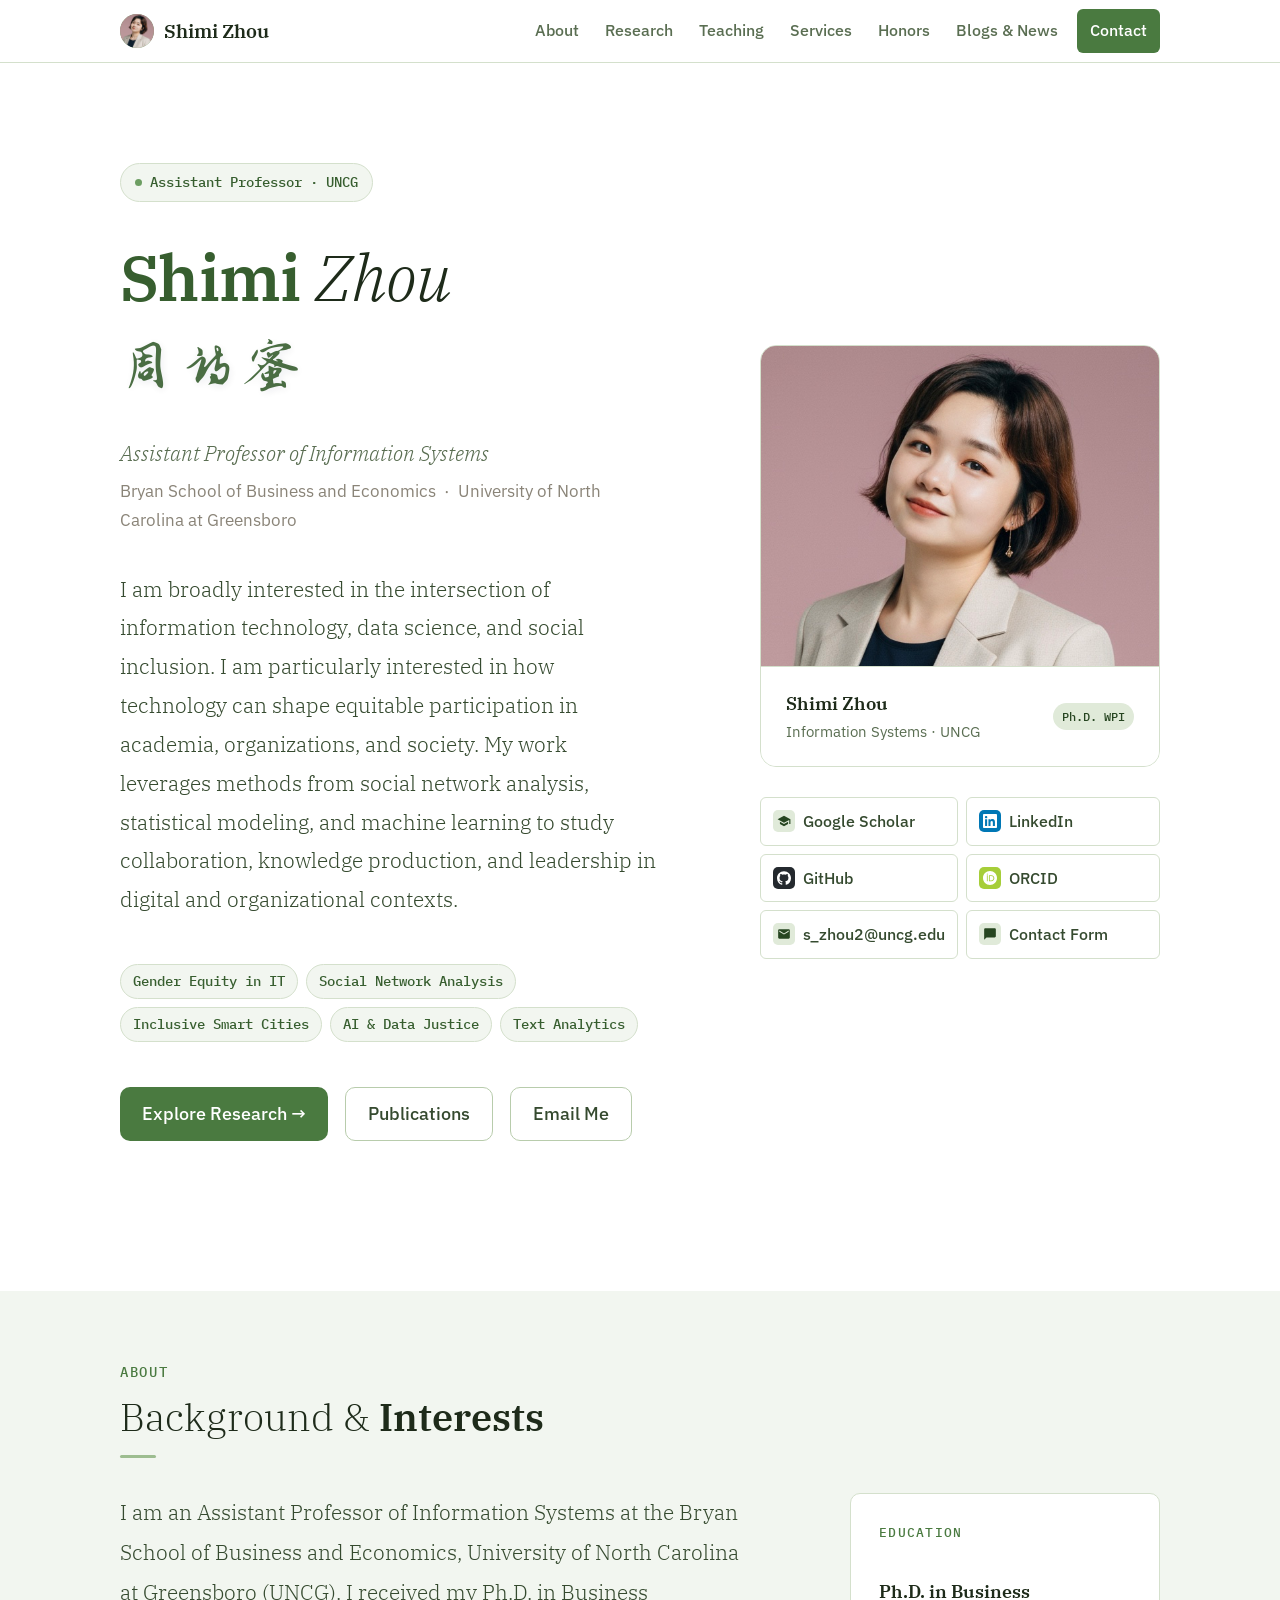
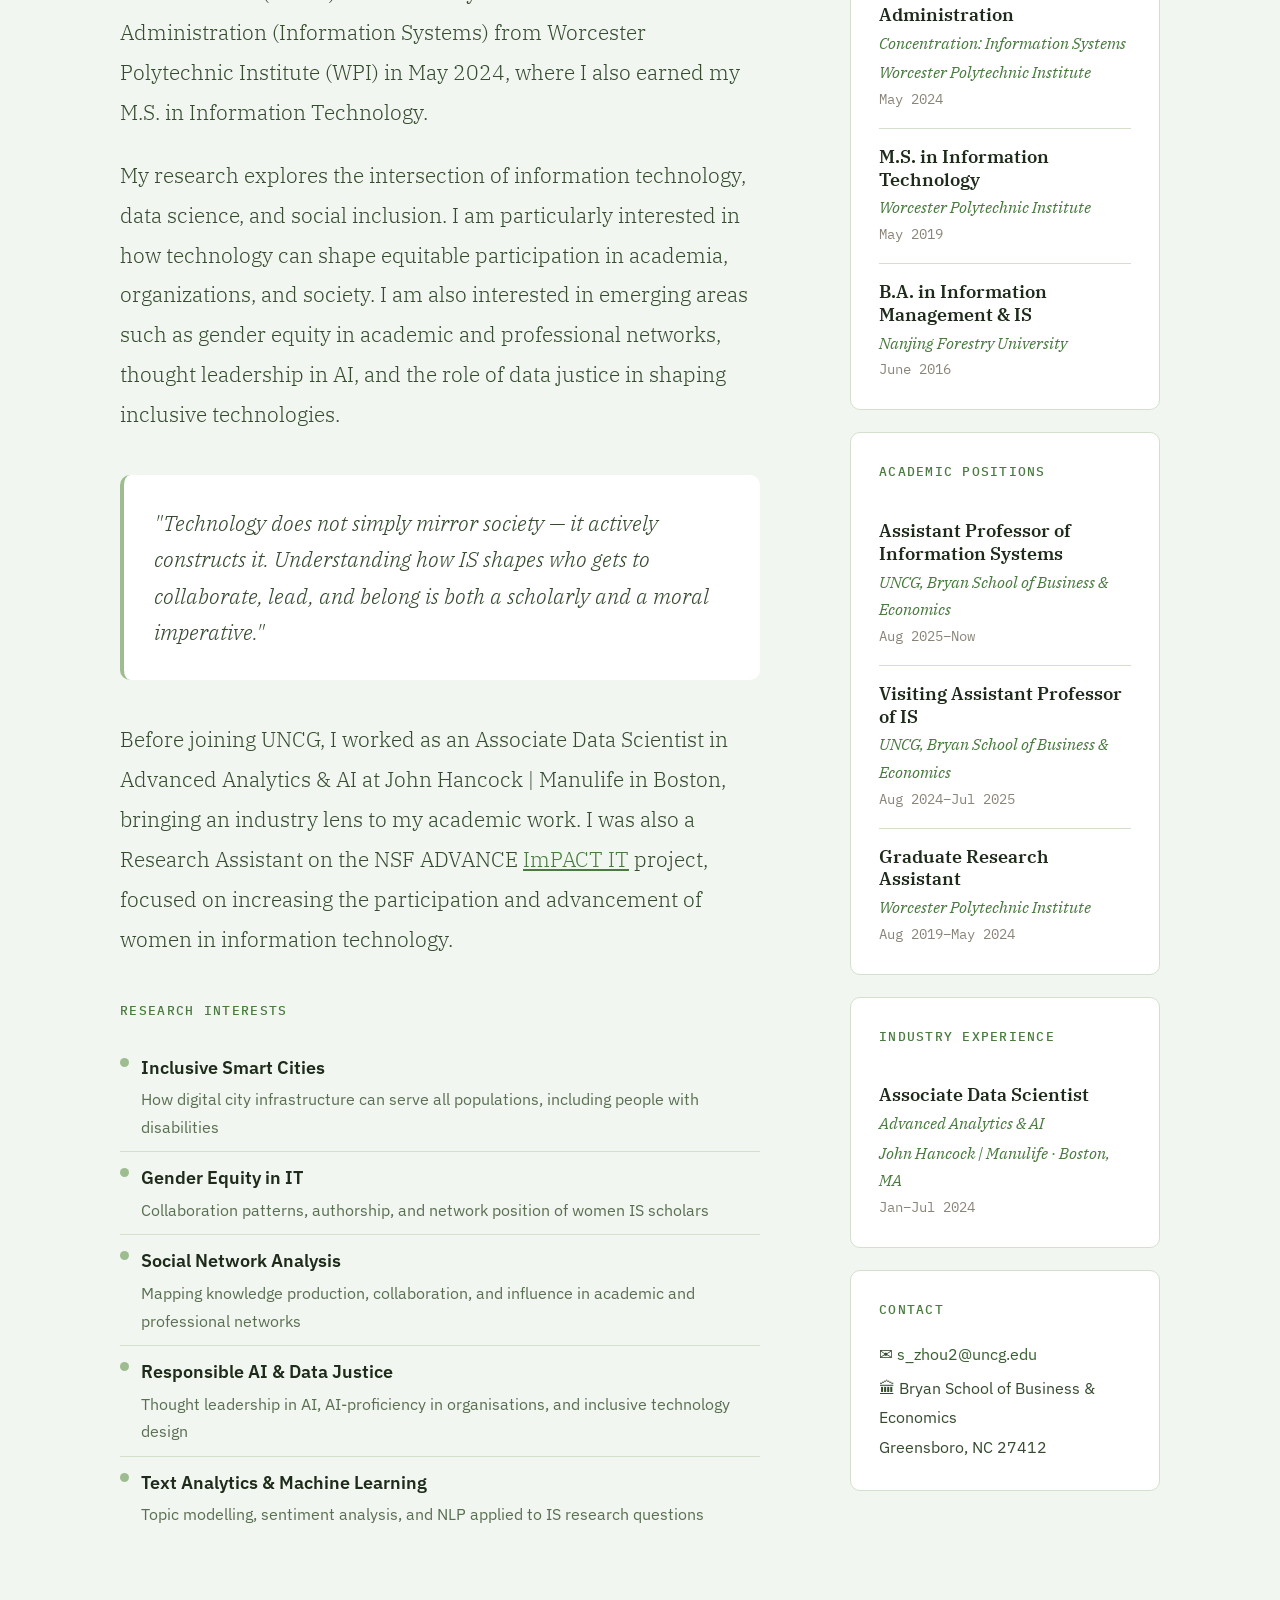
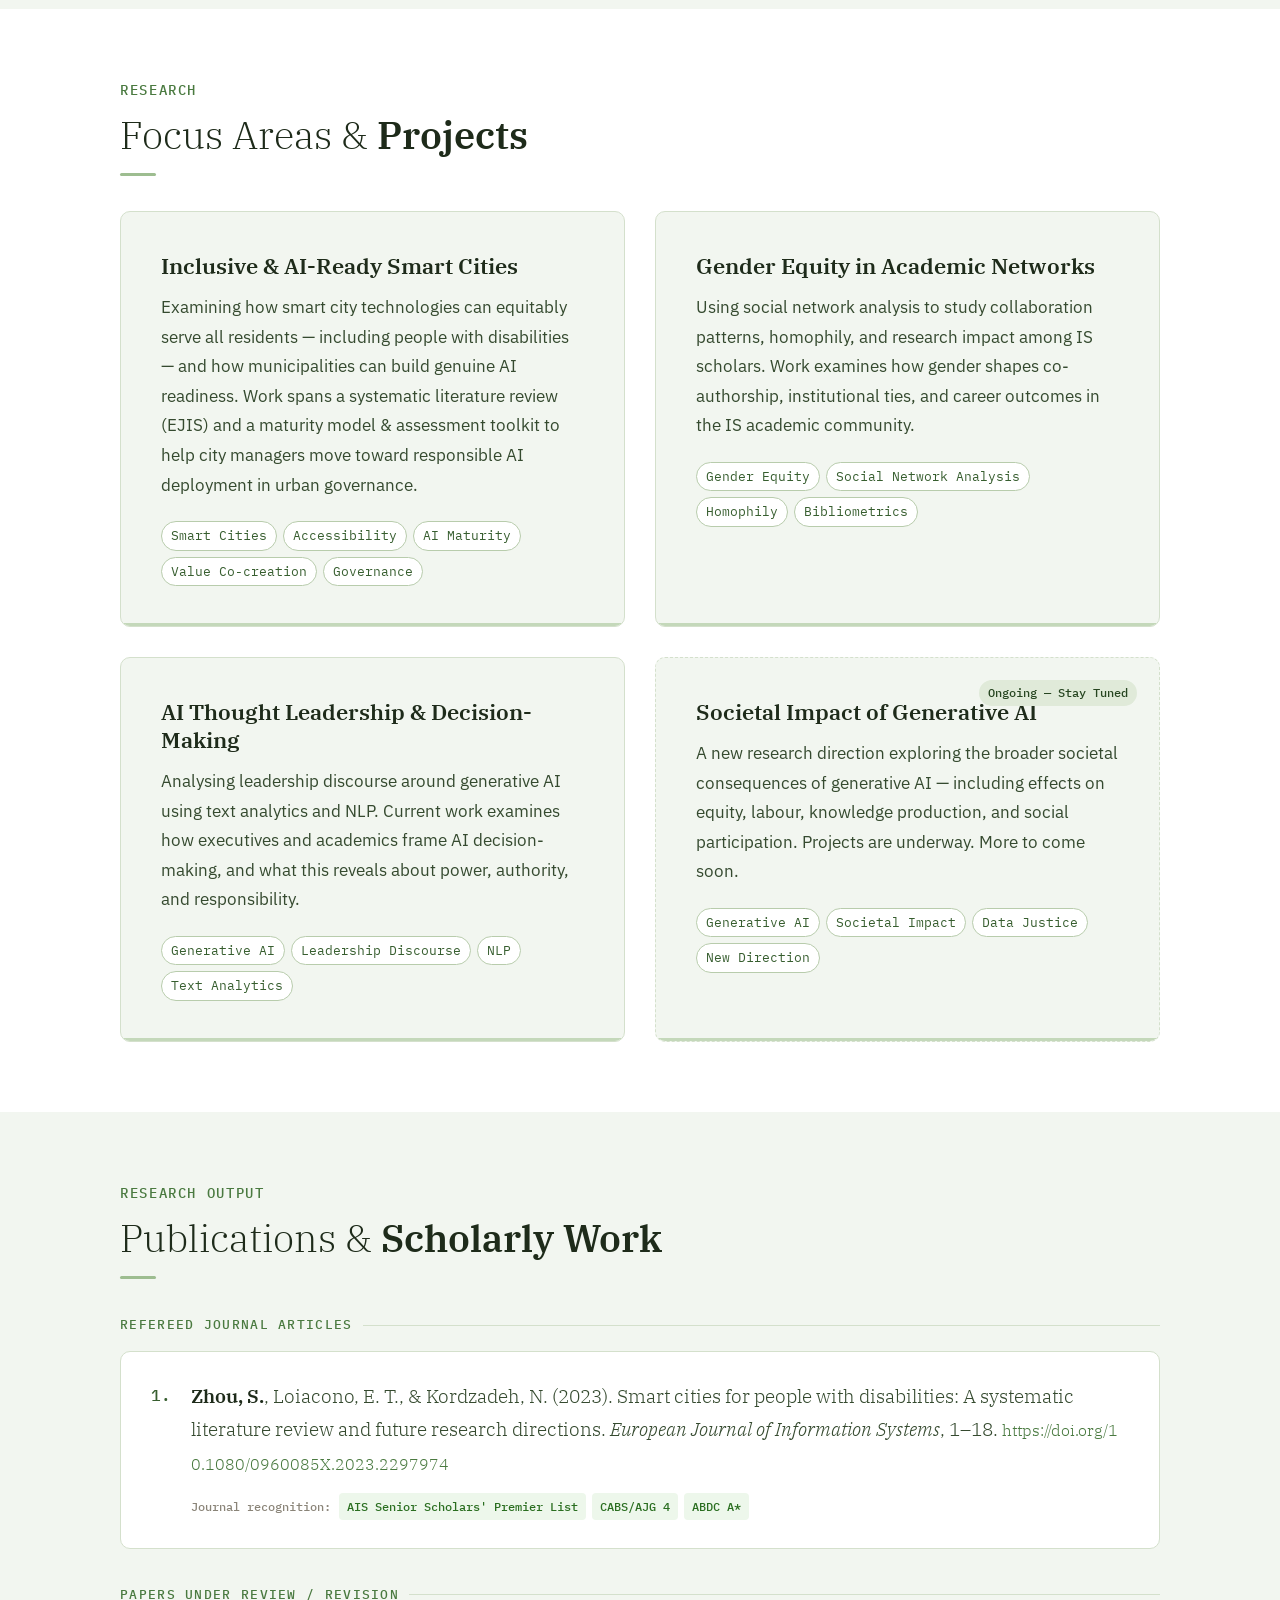
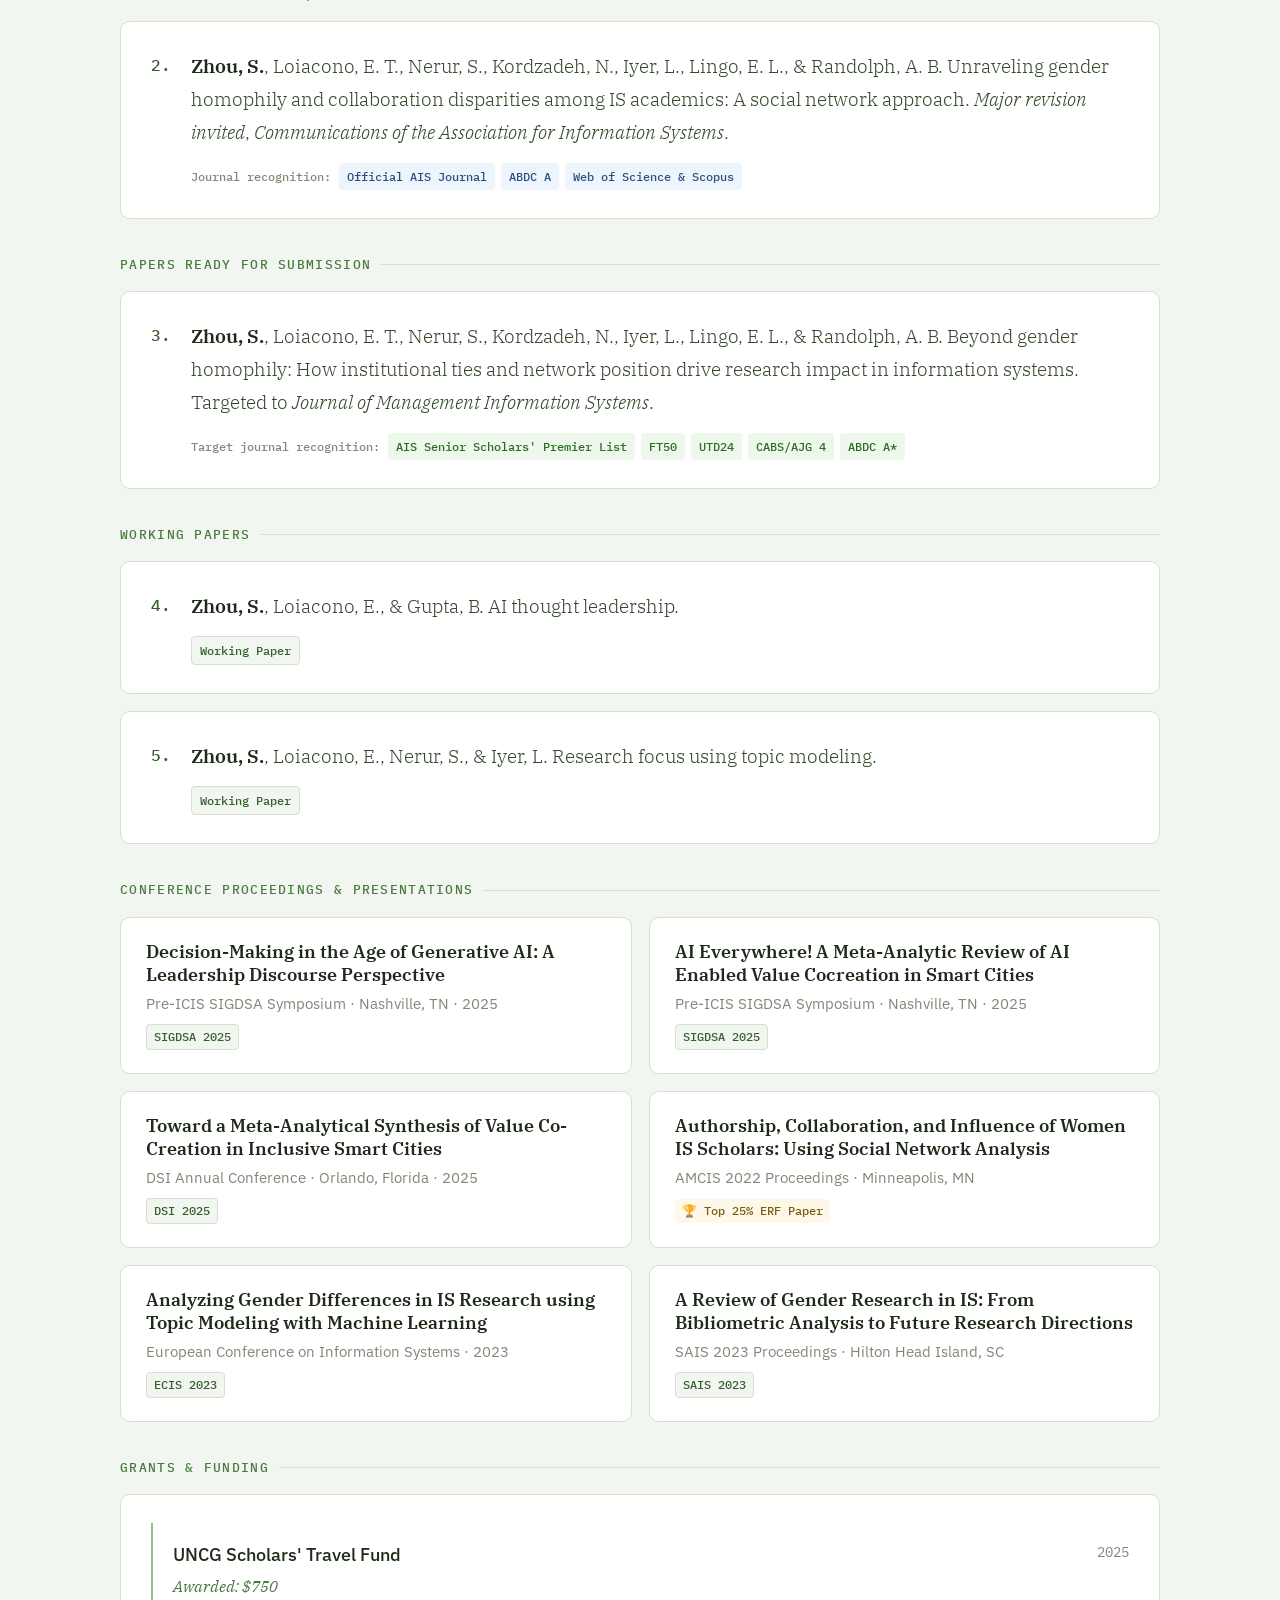
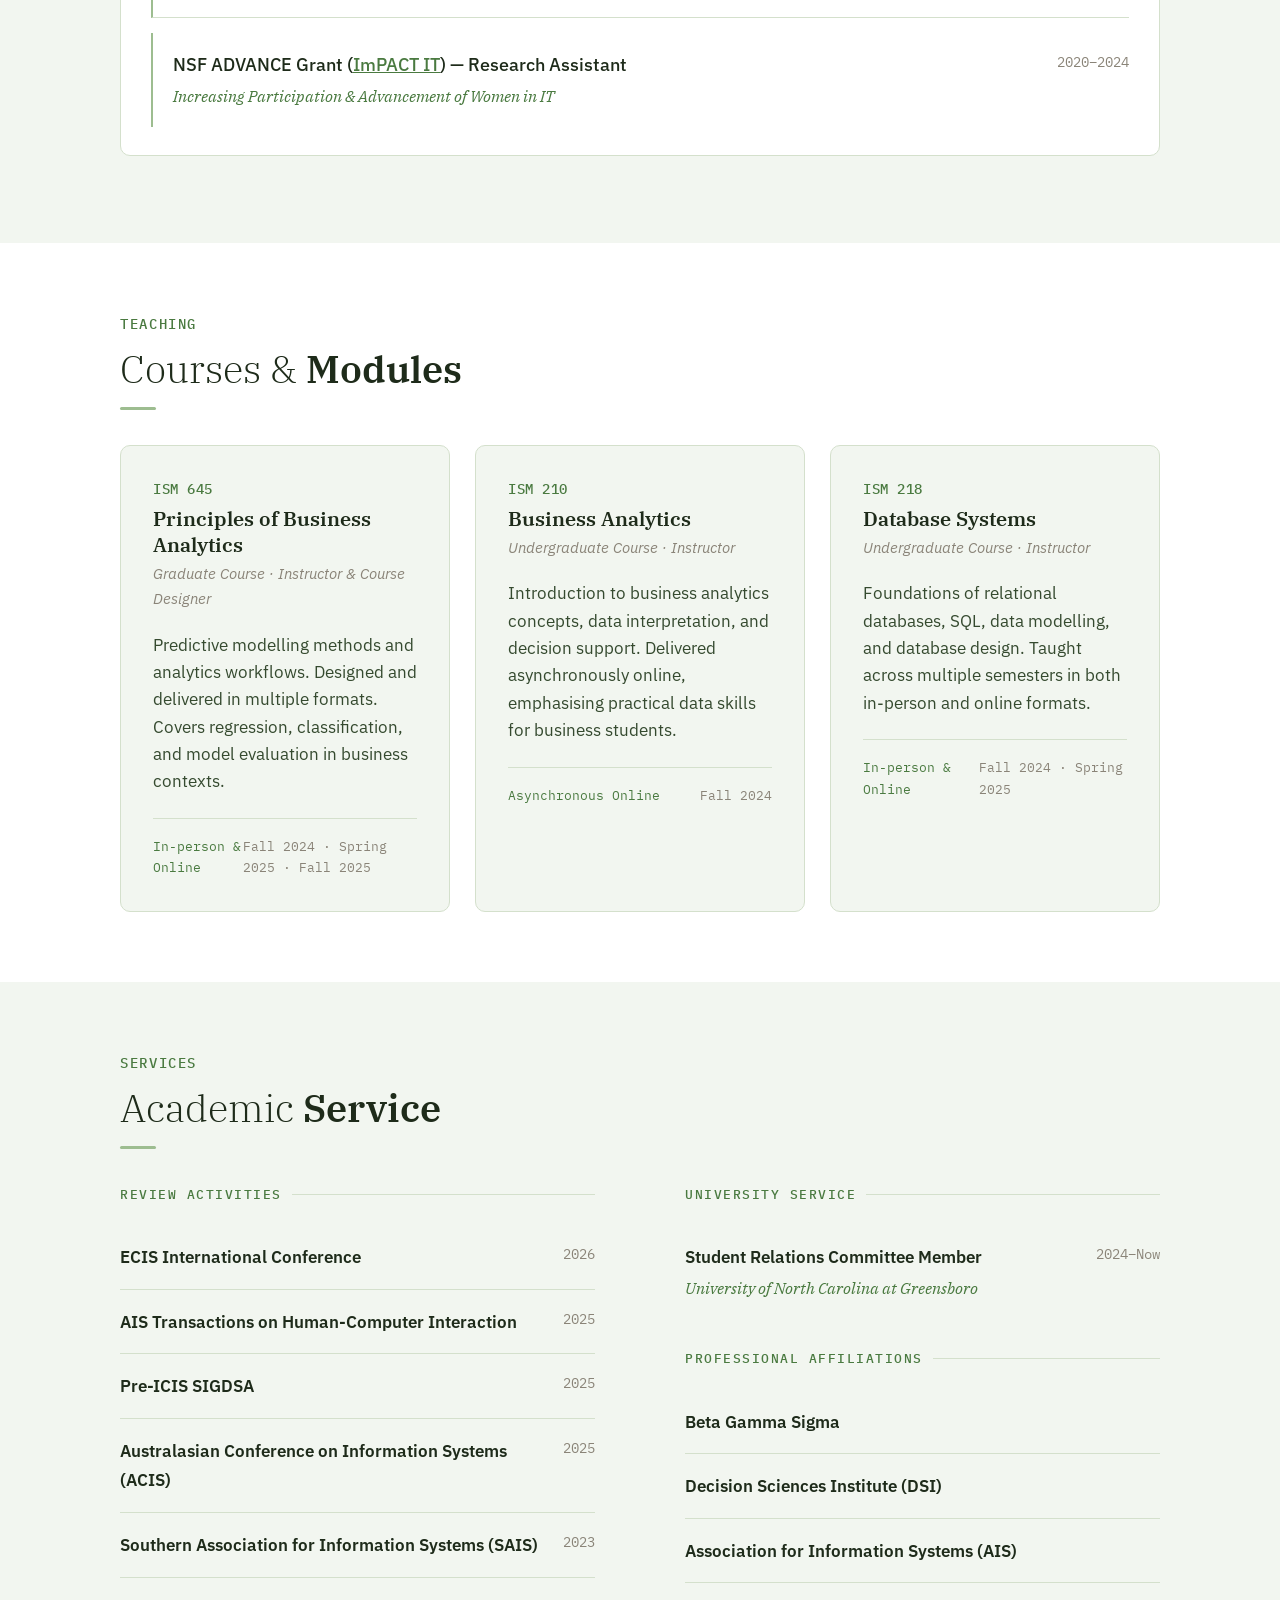
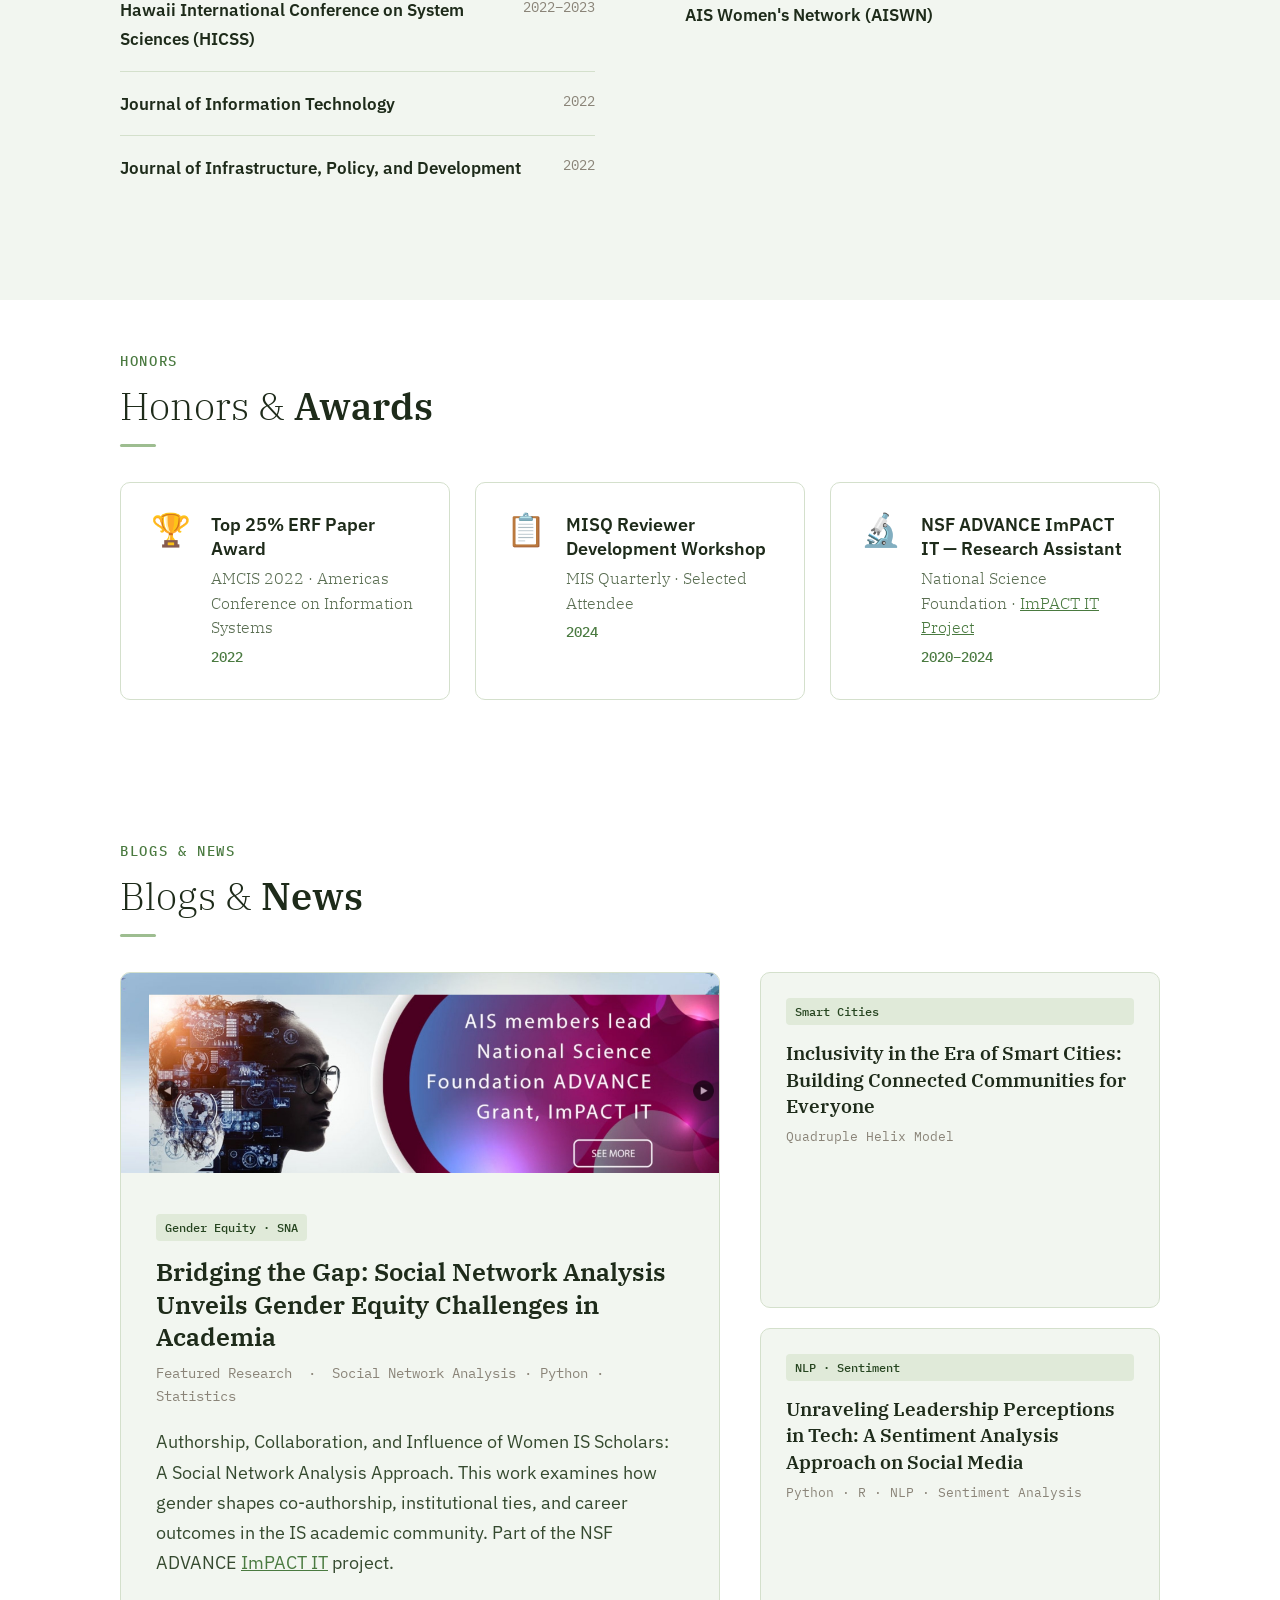
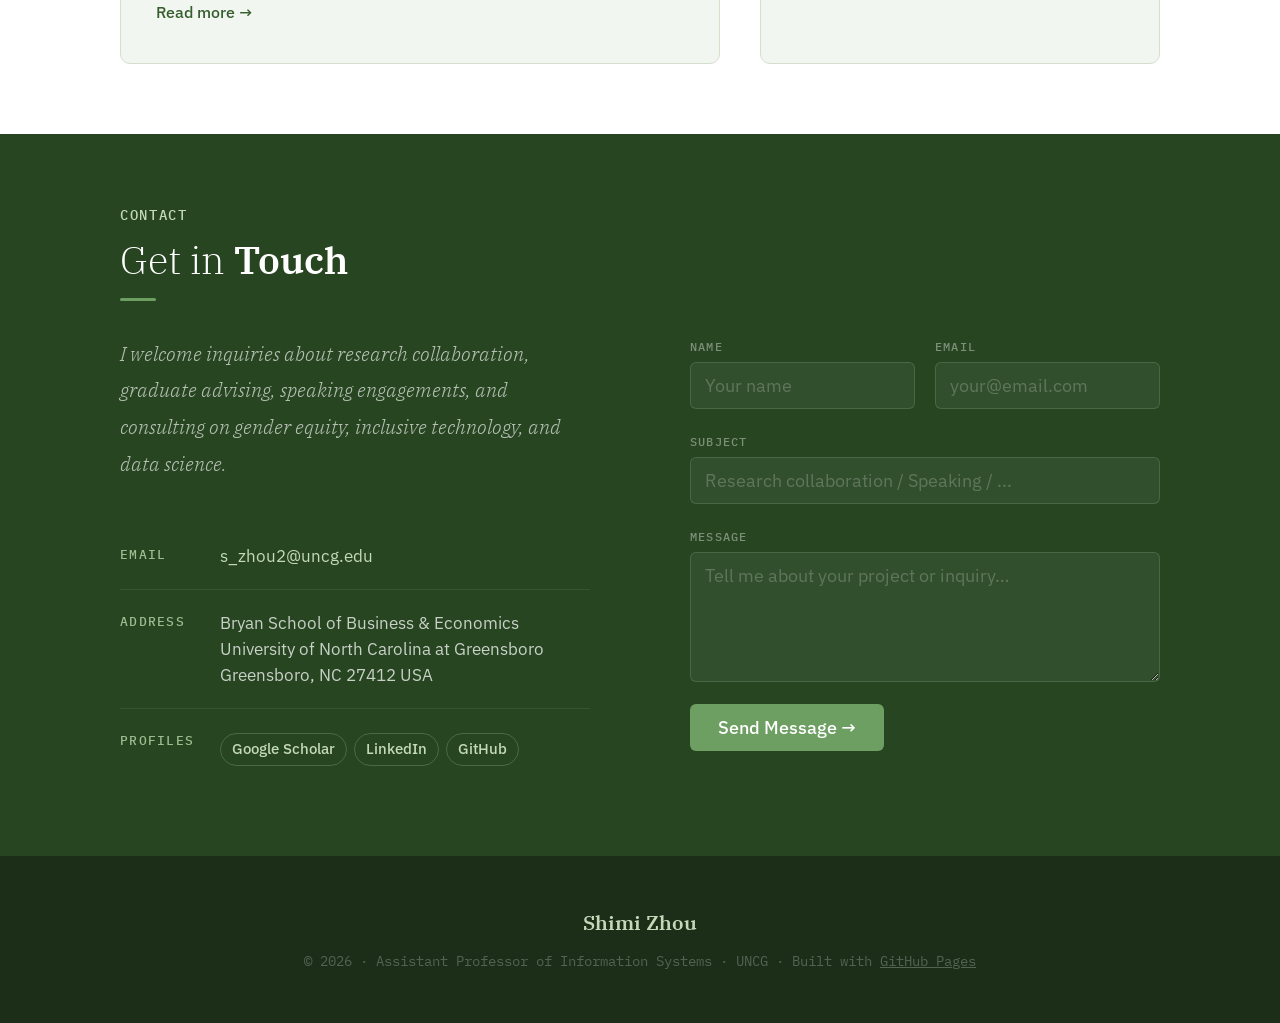
==== commit d74a2c96: "Add files via upload" ====
--- a/index.html
+++ b/index.html
@@ -247,6 +247,15 @@
   transition:opacity 0.2s;text-shadow:1px 2px 8px rgba(30,50,80,0.10);
 }
 .hero-zh:hover{opacity:1}
+
+/* Awards grid */
+.awards-grid{display:grid;grid-template-columns:repeat(auto-fit,minmax(260px,1fr));gap:1.25rem;margin-top:0.5rem}
+.award-card{background:var(--white);border:1px solid var(--border);border-radius:var(--r);padding:1.5rem;display:flex;gap:1rem;align-items:flex-start;transition:border-color 0.2s,box-shadow 0.2s}
+.award-card:hover{border-color:var(--sage-400);box-shadow:0 4px 16px rgba(30,50,80,0.07)}
+.award-icon{font-size:1.6rem;flex-shrink:0;line-height:1}
+.award-title{font-family:var(--sans);font-size:0.92rem;font-weight:600;color:var(--ink);margin-bottom:0.25rem;line-height:1.3}
+.award-venue{font-family:var(--serif);font-size:0.82rem;font-weight:300;color:var(--ink3);line-height:1.5;margin-bottom:0.3rem}
+.award-year{font-family:var(--mono);font-size:0.68rem;color:var(--sage-500);font-weight:500}
 </style>
 </head>
 <body>
@@ -582,7 +591,7 @@
   </div>
 </section>
 
-<section id="services">
+<section id="services" style="background:var(--sage-50)">
   <div class="container">
     <div class="section-label">Services</div>
     <h2 class="section-title">Academic <strong>Service</strong></h2>
@@ -592,11 +601,13 @@
         <div class="cv-group fade">
           <div class="cv-group-head">Review Activities</div>
           <div class="cv-entry"><div class="cv-entry-wrap"><div><div class="cv-title">ECIS International Conference</div></div><div class="cv-year">2026</div></div></div>
-          <div class="cv-entry"><div class="cv-entry-wrap"><div><div class="cv-title">AIS Transactions on HCI</div></div><div class="cv-year">2025</div></div></div>
-          <div class="cv-entry"><div class="cv-entry-wrap"><div><div class="cv-title">Pre-ICIS SIGDSA · ACIS · ACIS</div></div><div class="cv-year">2025</div></div></div>
-          <div class="cv-entry"><div class="cv-entry-wrap"><div><div class="cv-title">HICSS</div></div><div class="cv-year">2022–2023</div></div></div>
-          <div class="cv-entry"><div class="cv-entry-wrap"><div><div class="cv-title">SAIS Conference</div></div><div class="cv-year">2023</div></div></div>
+          <div class="cv-entry"><div class="cv-entry-wrap"><div><div class="cv-title">AIS Transactions on Human-Computer Interaction</div></div><div class="cv-year">2025</div></div></div>
+          <div class="cv-entry"><div class="cv-entry-wrap"><div><div class="cv-title">Pre-ICIS SIGDSA</div></div><div class="cv-year">2025</div></div></div>
+          <div class="cv-entry"><div class="cv-entry-wrap"><div><div class="cv-title">Australasian Conference on Information Systems (ACIS)</div></div><div class="cv-year">2025</div></div></div>
+          <div class="cv-entry"><div class="cv-entry-wrap"><div><div class="cv-title">Southern Association for Information Systems (SAIS)</div></div><div class="cv-year">2023</div></div></div>
+          <div class="cv-entry"><div class="cv-entry-wrap"><div><div class="cv-title">Hawaii International Conference on System Sciences (HICSS)</div></div><div class="cv-year">2022–2023</div></div></div>
           <div class="cv-entry"><div class="cv-entry-wrap"><div><div class="cv-title">Journal of Information Technology</div></div><div class="cv-year">2022</div></div></div>
+          <div class="cv-entry"><div class="cv-entry-wrap"><div><div class="cv-title">Journal of Infrastructure, Policy, and Development</div></div><div class="cv-year">2022</div></div></div>
         </div>
       </div>
       <div>
@@ -616,15 +627,36 @@
   </div>
 </section>
 
-<section id="honors">
+<section id="honors" style="padding-top:2.5rem;background:var(--white)">
   <div class="container">
     <div class="section-label">Honors</div>
     <h2 class="section-title">Honors &amp; <strong>Awards</strong></h2>
     <div class="section-bar"></div>
-    <div class="cv-group fade">
-      <div class="honor-item">NSF ADVANCE ImPACT IT Research Assistant — National Science Foundation, 2020–2024</div>
-      <div class="honor-item"><em>MIS Quarterly</em> Reviewer Development Workshop — Selected Attendee, 2024</div>
-      <div class="honor-item">Best AMCIS 2022 — Top 25% ERF Paper Award, 2022</div>
+    <div class="awards-grid fade">
+      <div class="award-card">
+        <div class="award-icon">🏆</div>
+        <div class="award-body">
+          <div class="award-title">Top 25% ERF Paper Award</div>
+          <div class="award-venue">AMCIS 2022 · Americas Conference on Information Systems</div>
+          <div class="award-year">2022</div>
+        </div>
+      </div>
+      <div class="award-card">
+        <div class="award-icon">📋</div>
+        <div class="award-body">
+          <div class="award-title">MISQ Reviewer Development Workshop</div>
+          <div class="award-venue">MIS Quarterly · Selected Attendee</div>
+          <div class="award-year">2024</div>
+        </div>
+      </div>
+      <div class="award-card">
+        <div class="award-icon">🔬</div>
+        <div class="award-body">
+          <div class="award-title">NSF ADVANCE ImPACT IT — Research Assistant</div>
+          <div class="award-venue">National Science Foundation · <a href="https://impactit.pages.wm.edu/" target="_blank" style="color:var(--sage-500)">ImPACT IT Project</a></div>
+          <div class="award-year">2020–2024</div>
+        </div>
+      </div>
     </div>
   </div>
 </section>
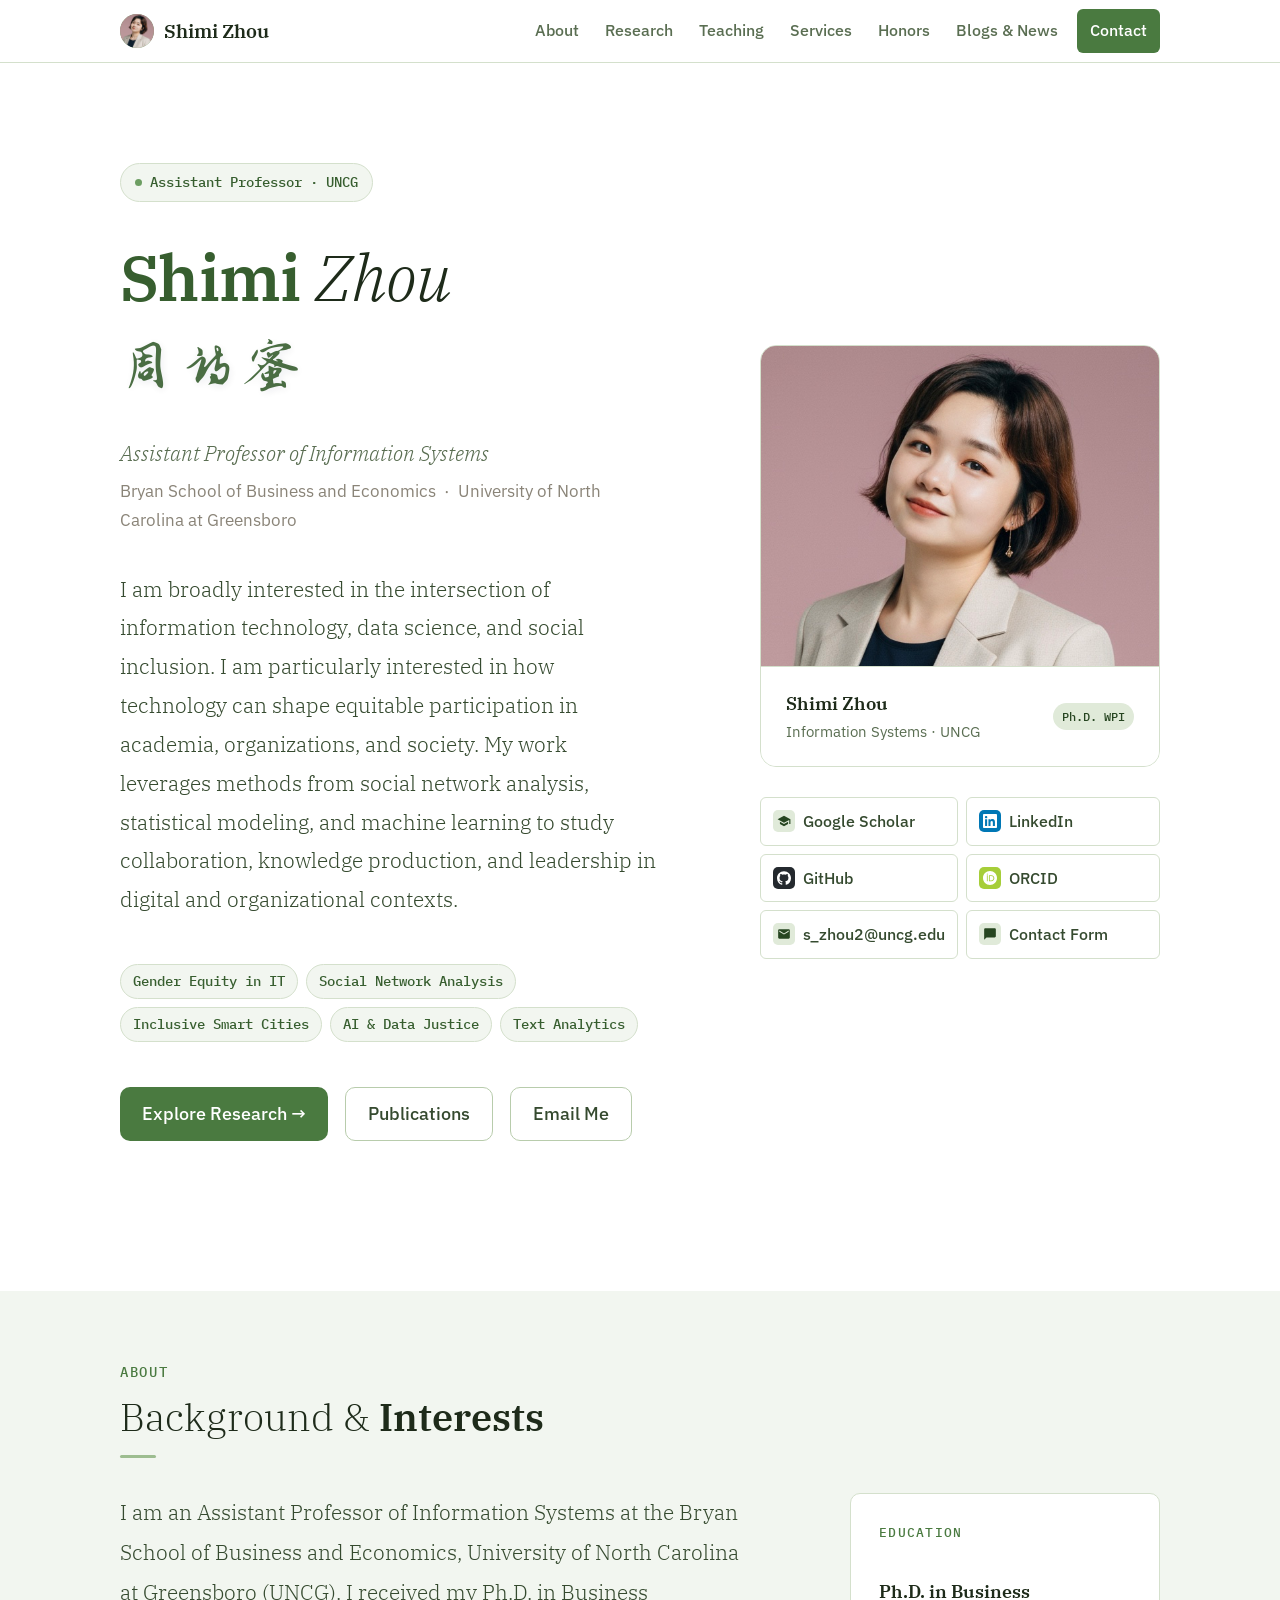
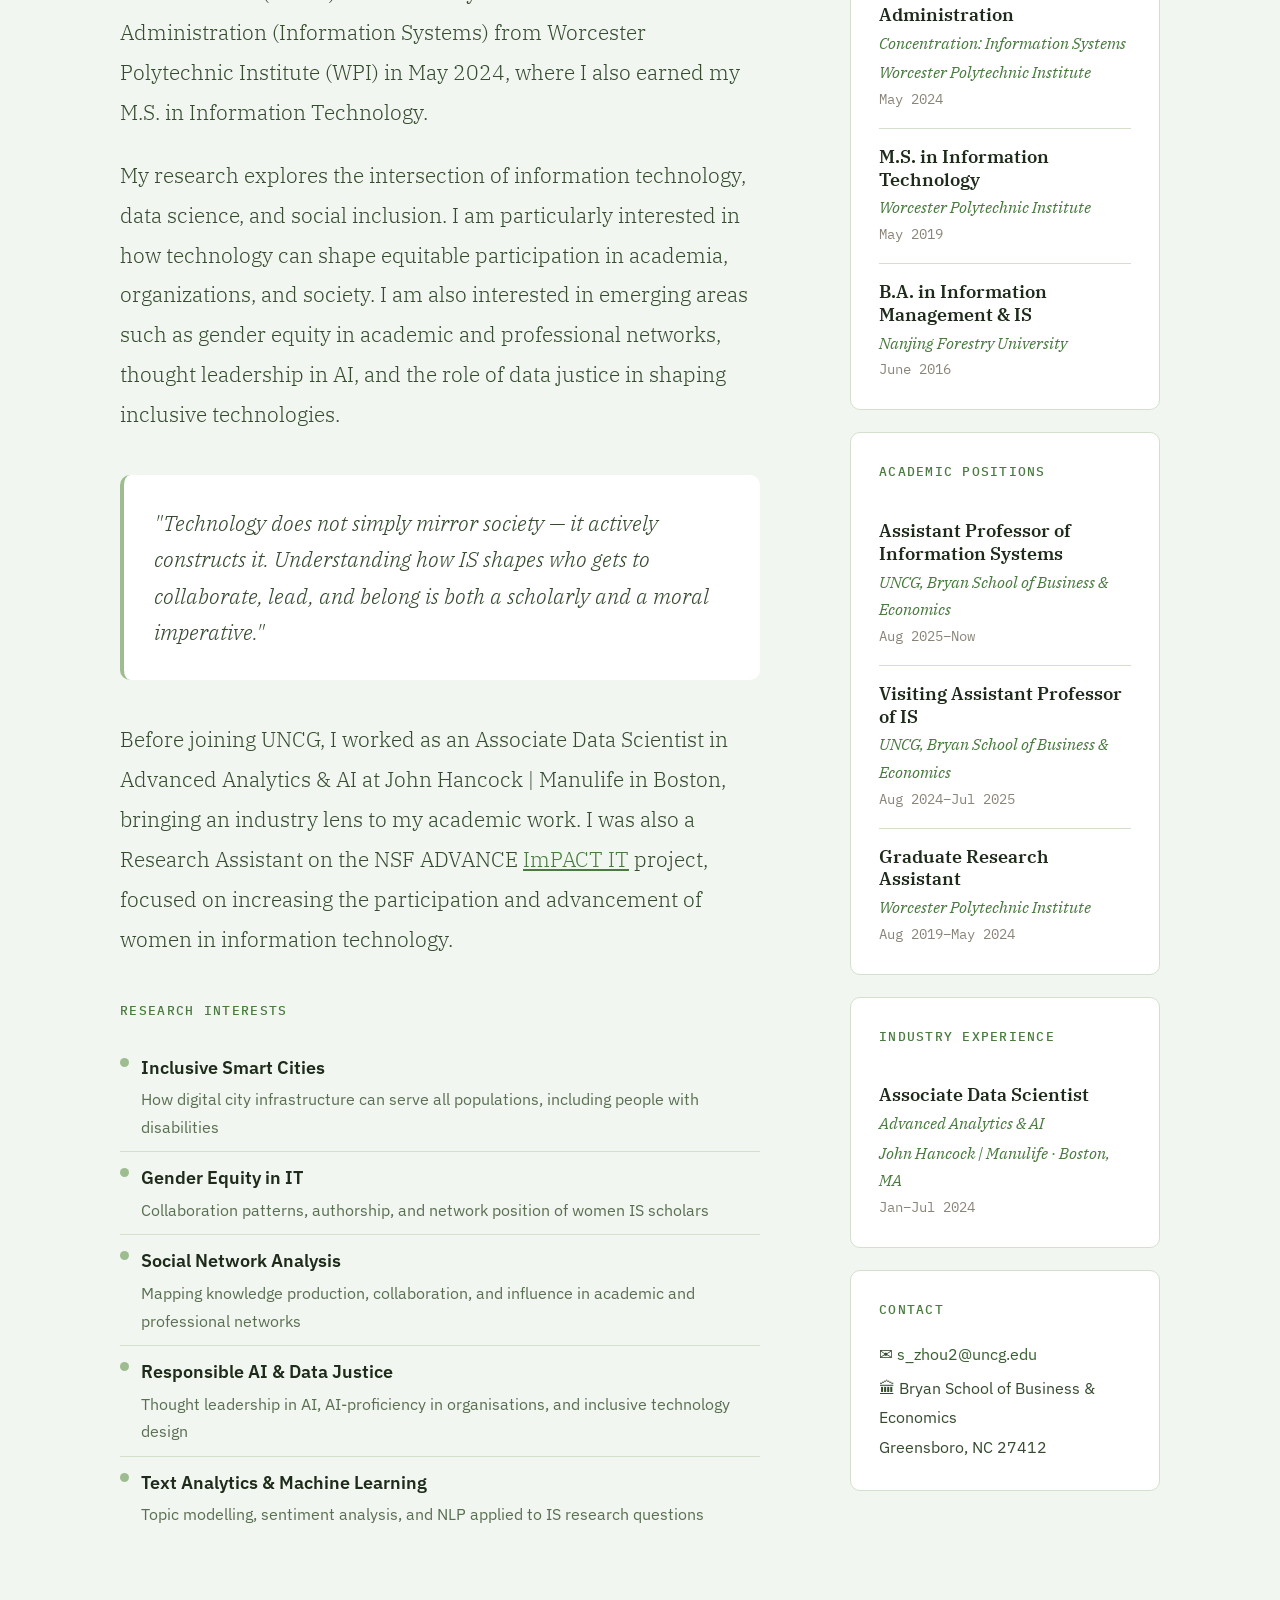
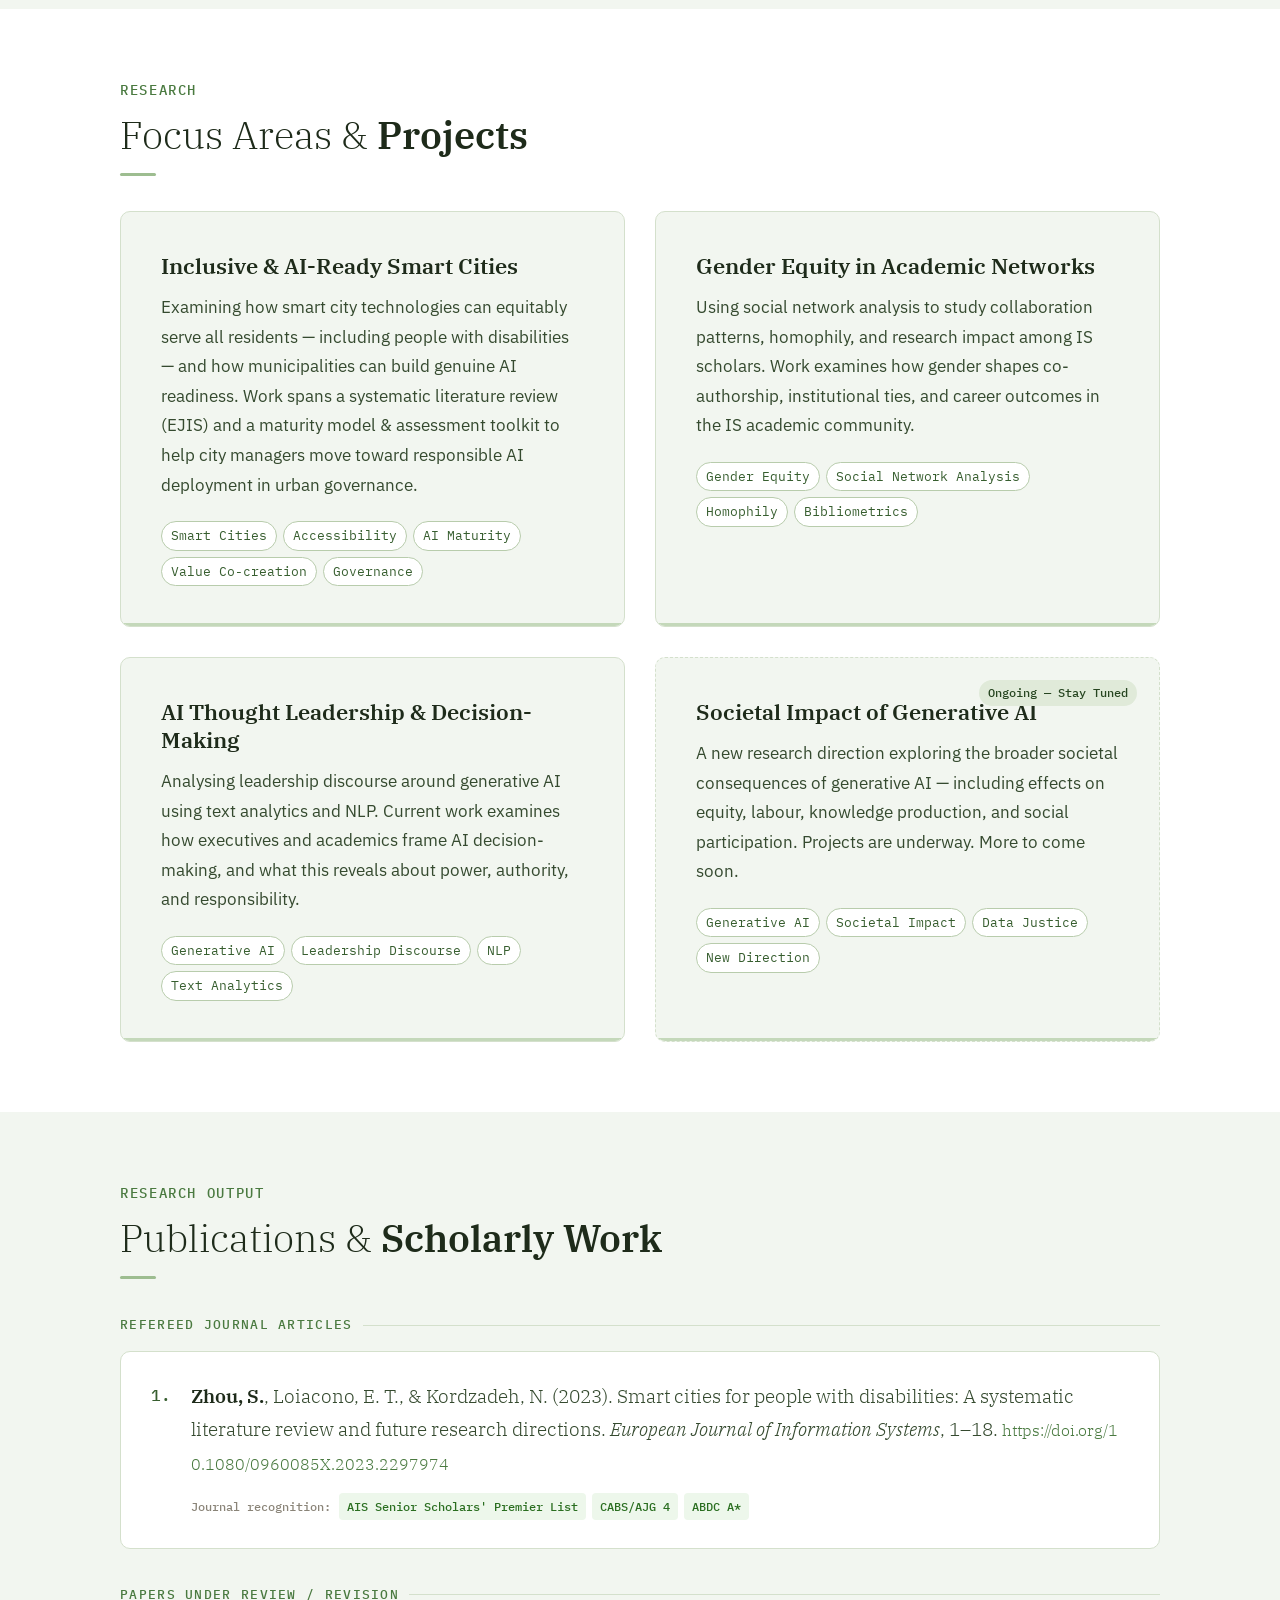
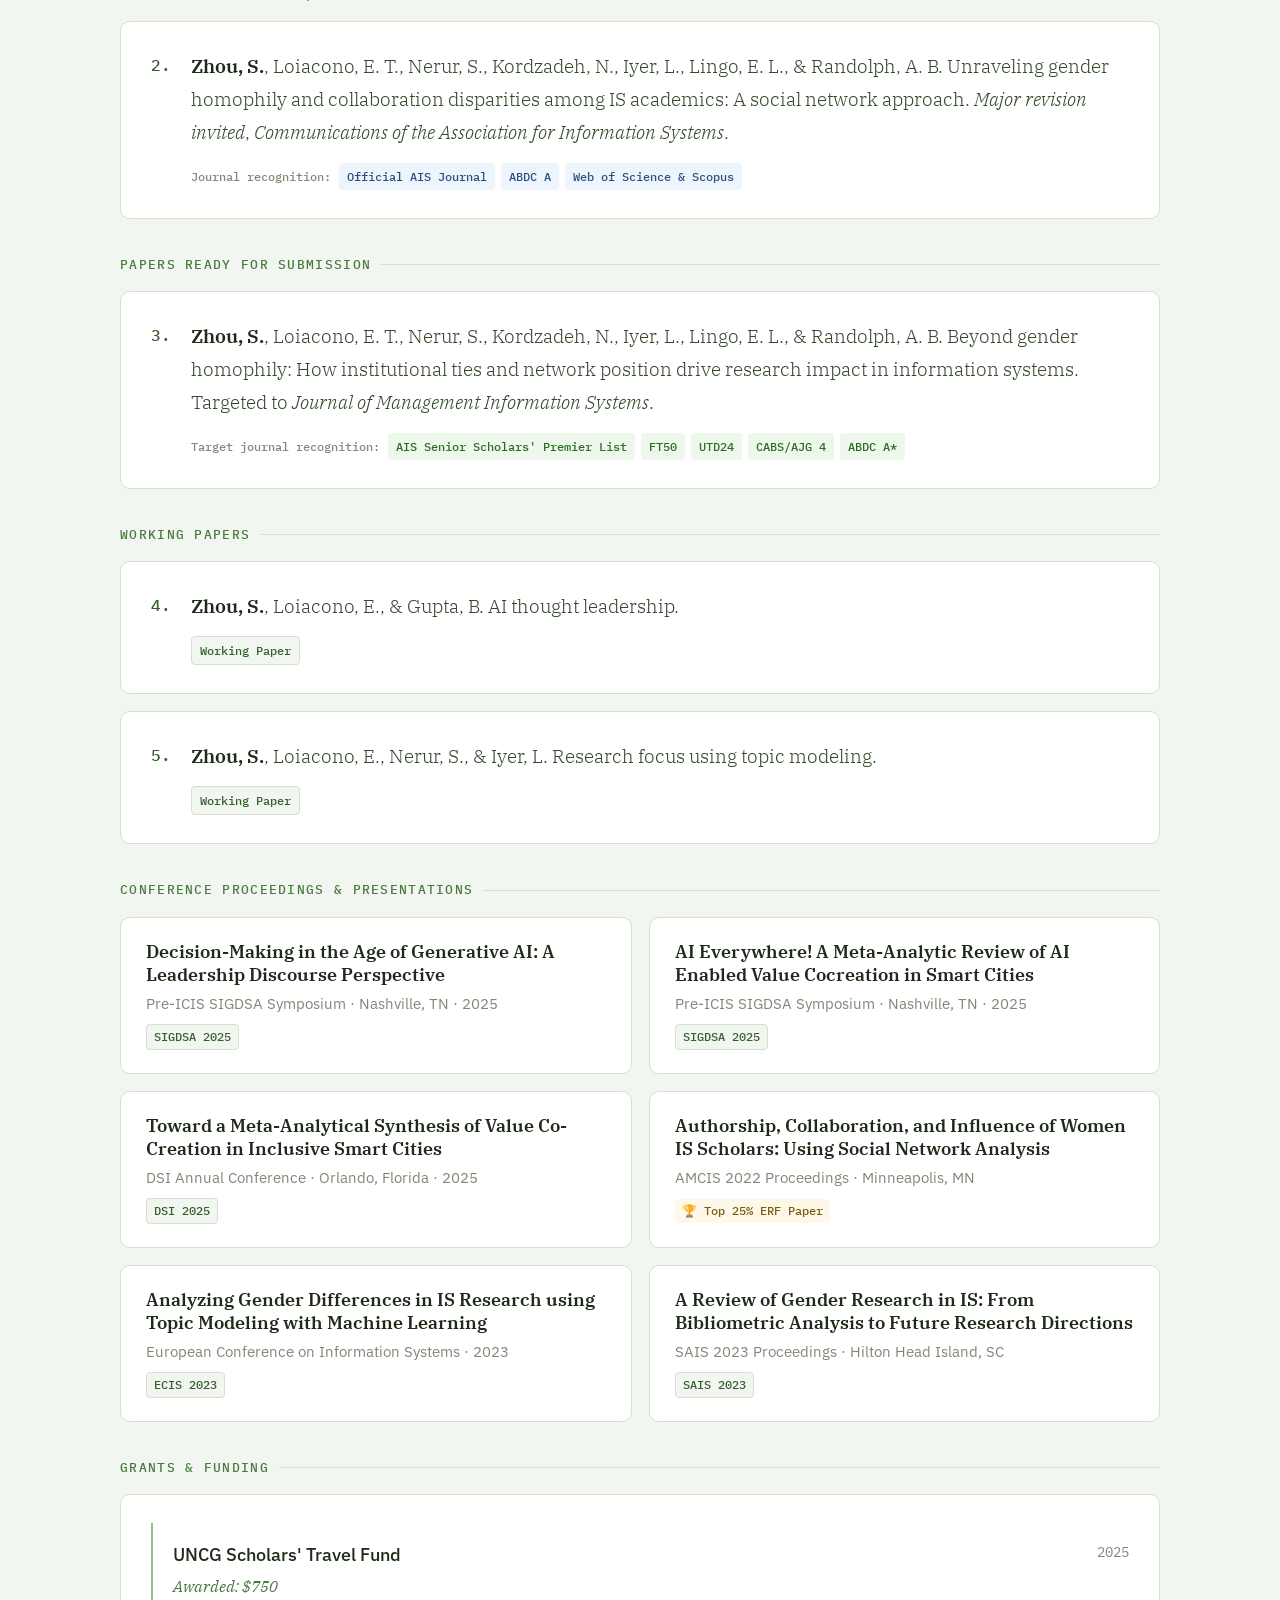
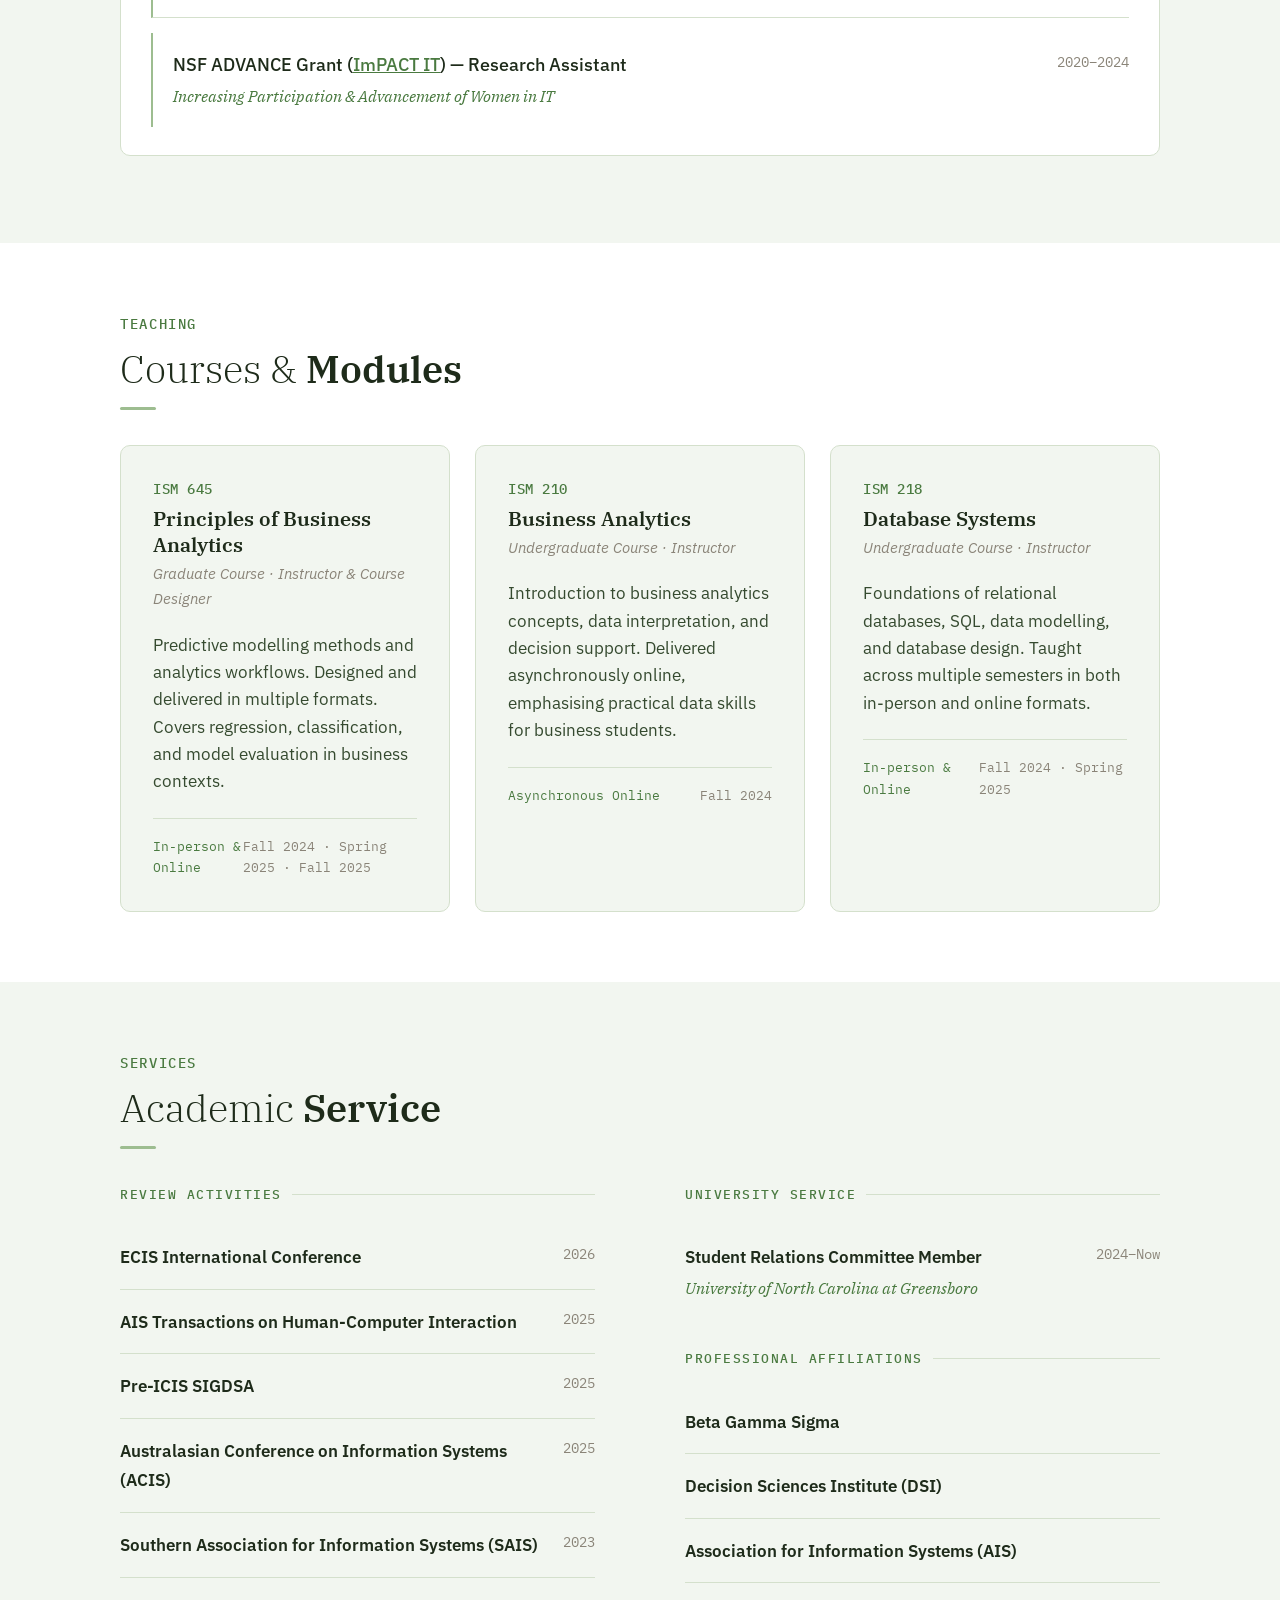
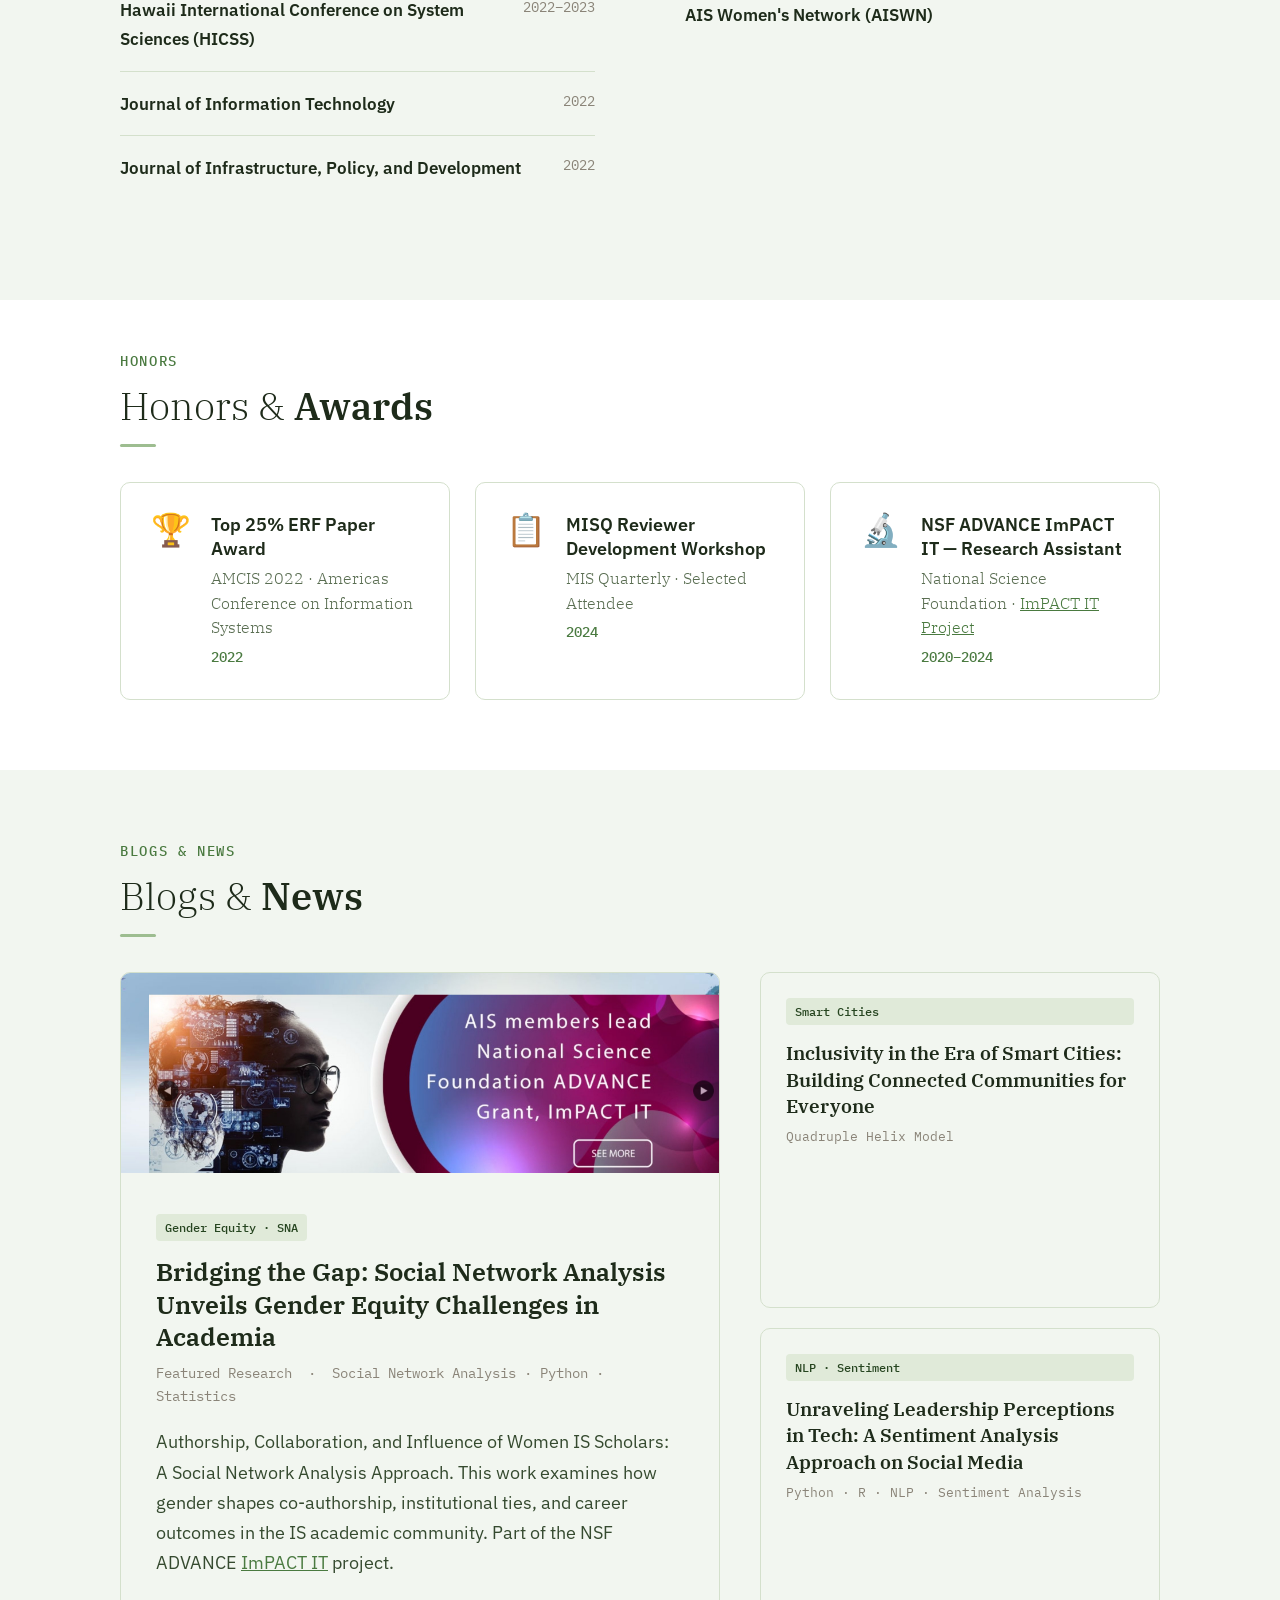
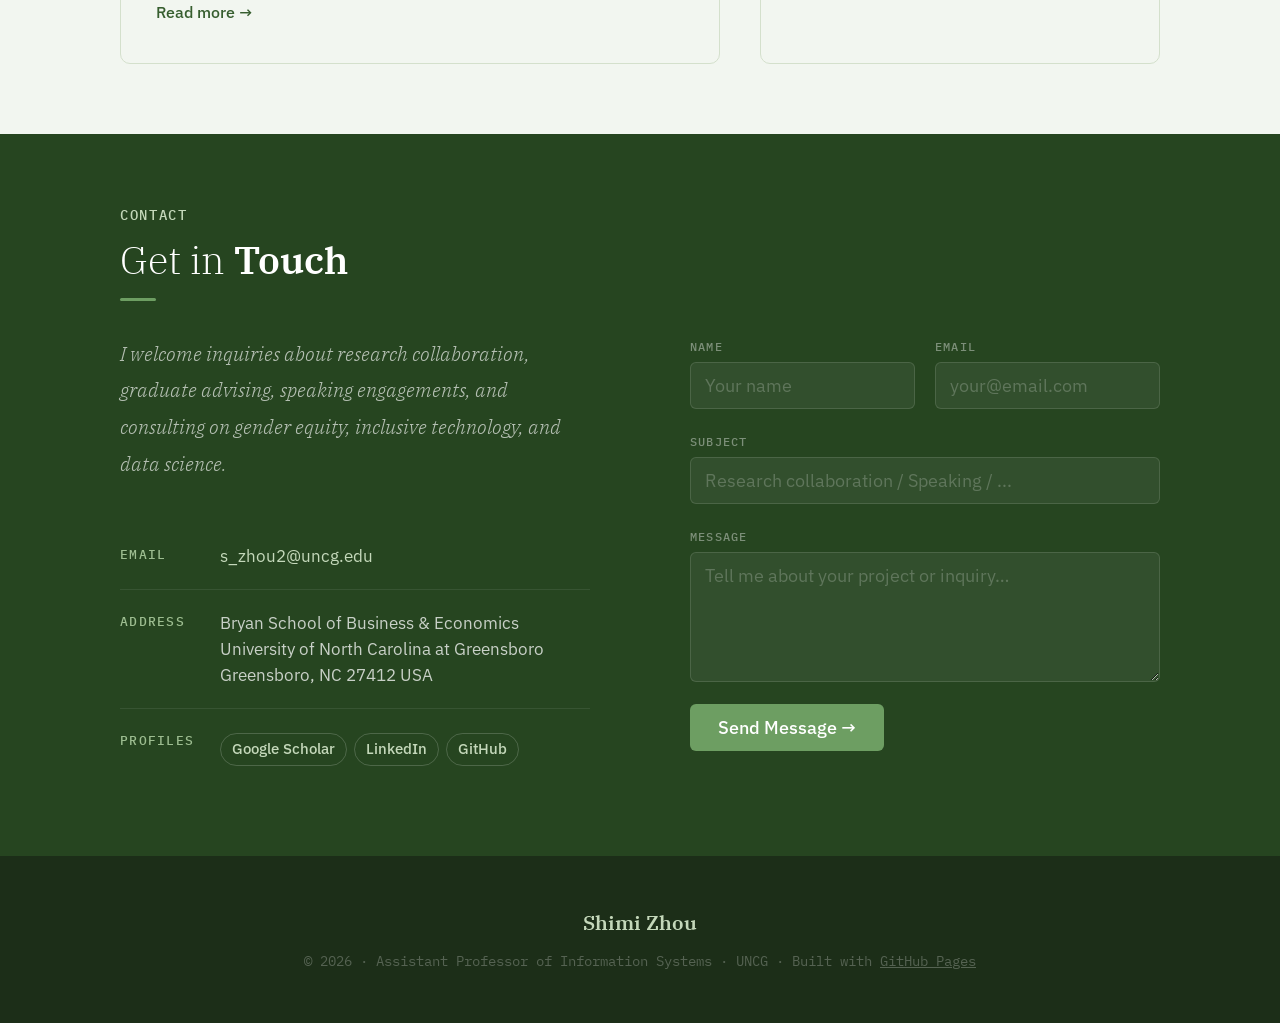
==== commit 2df941ff: "Add files via upload" ====
--- a/index.html
+++ b/index.html
@@ -661,7 +661,7 @@
   </div>
 </section>
 
-<section id="blog">
+<section id="blog" style="background:var(--sage-50)">
   <div class="container">
     <div class="section-label">Blogs &amp; News</div>
     <h2 class="section-title">Blogs &amp; <strong>News</strong></h2>
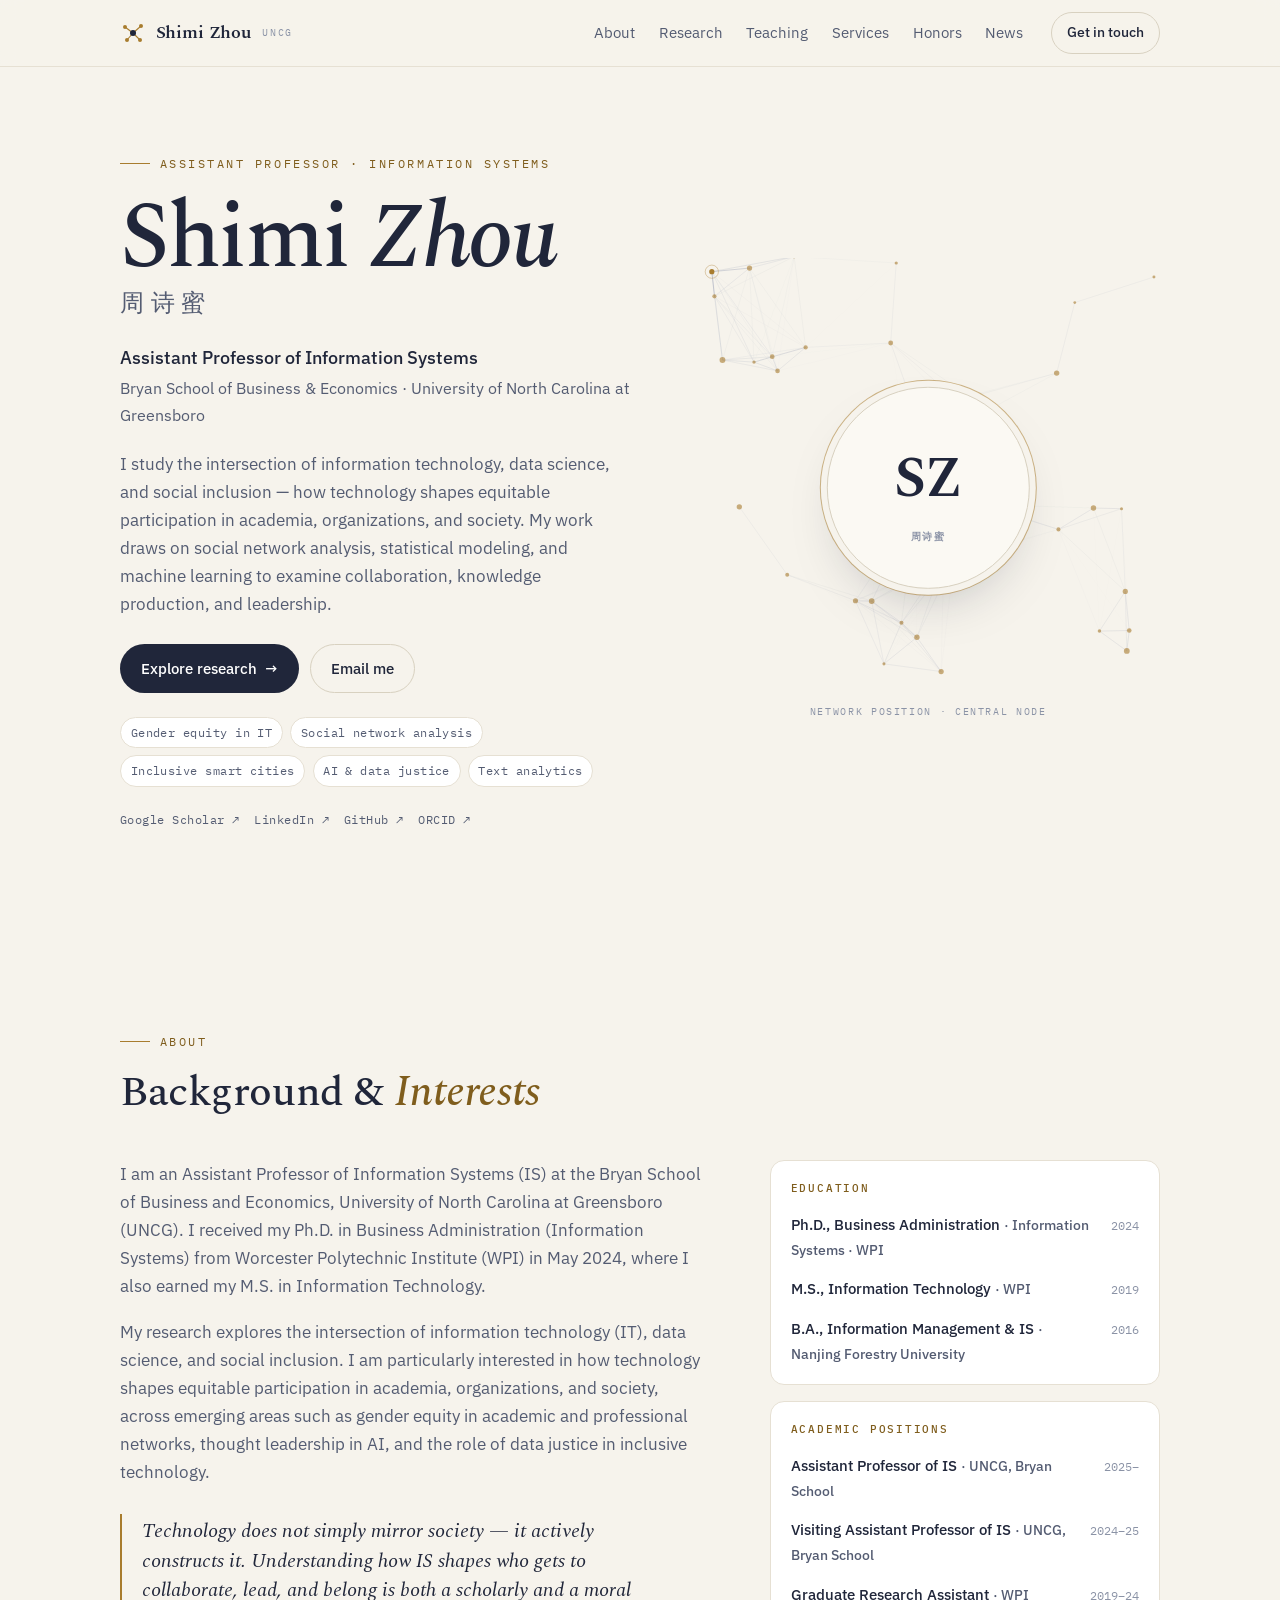
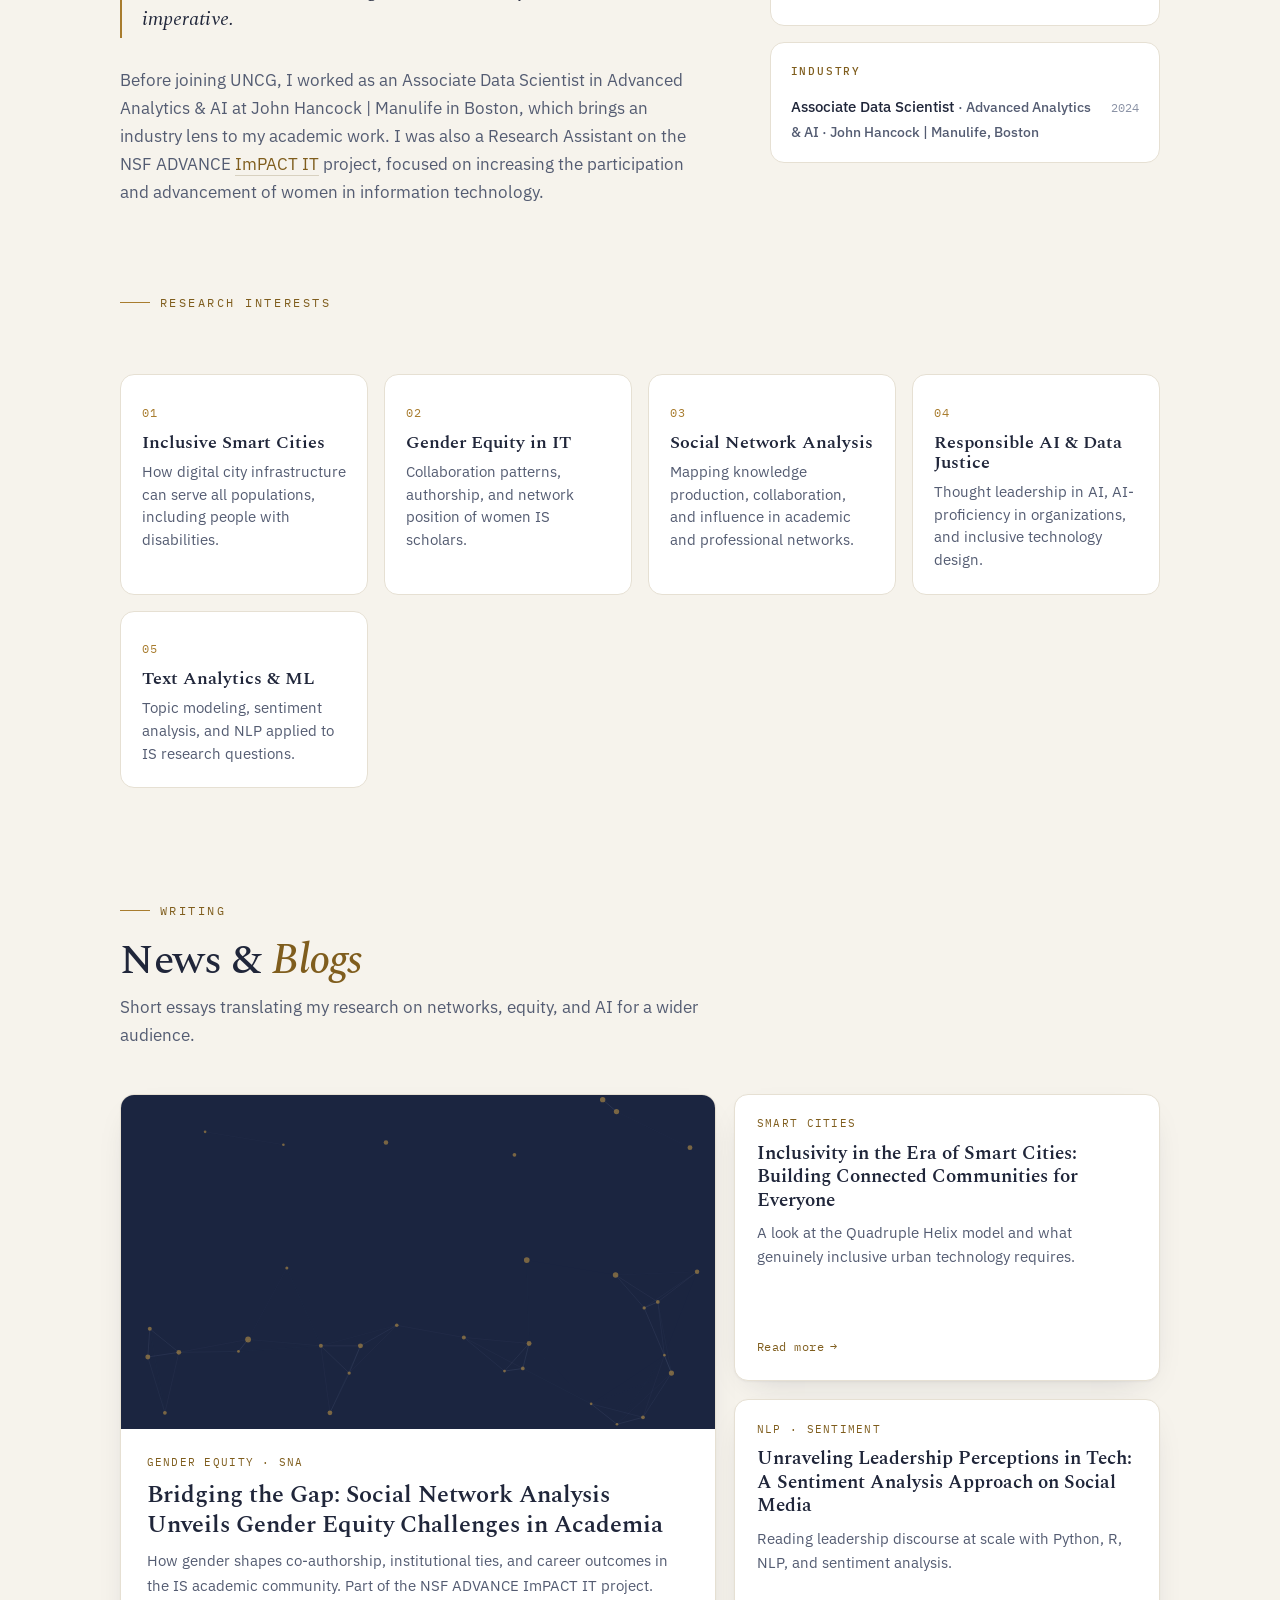
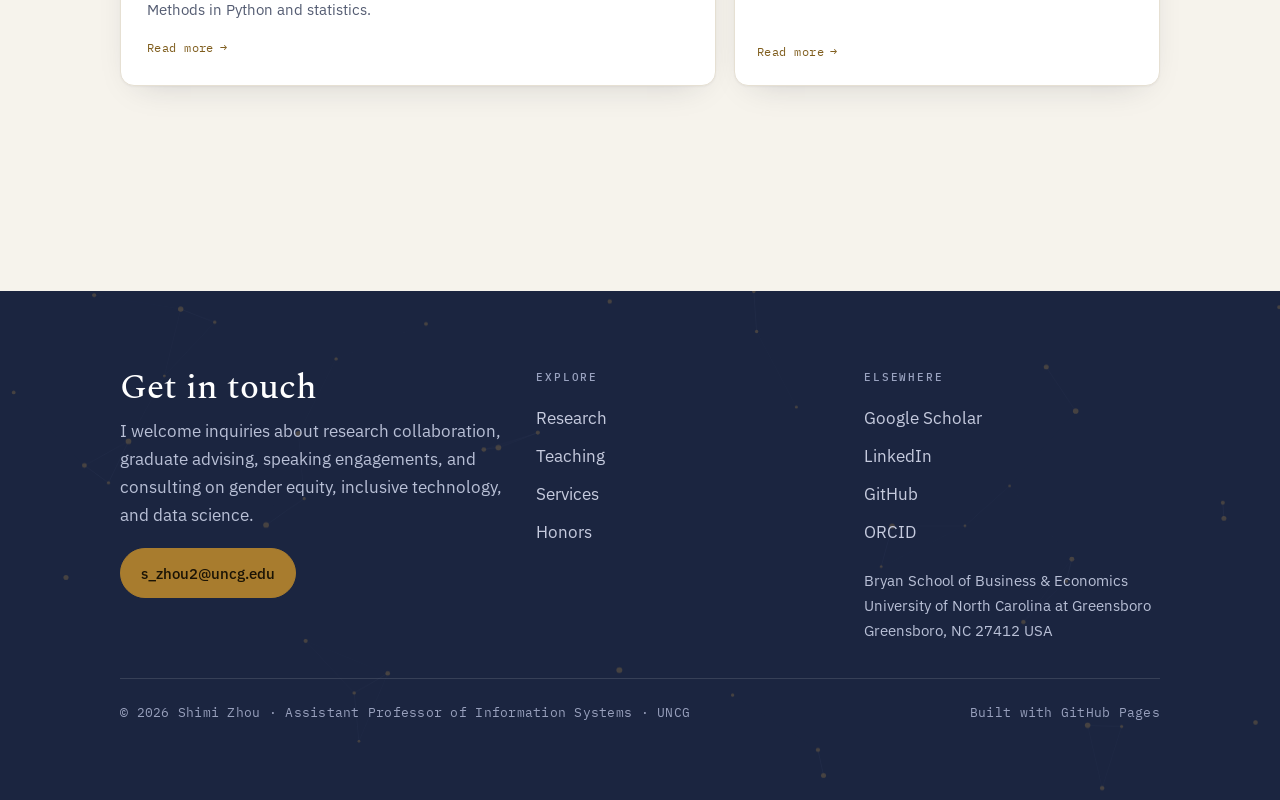
==== commit 89a15a9f: "Add files via upload" ====
--- a/index.html
+++ b/index.html
@@ -1,769 +1,241 @@
 <!DOCTYPE html>
 <html lang="en">
 <head>
-<meta charset="UTF-8">
-<meta name="viewport" content="width=device-width, initial-scale=1.0">
+<meta charset="UTF-8" />
+<meta name="viewport" content="width=device-width, initial-scale=1.0" />
 <title>Shimi Zhou — Information Systems, UNCG</title>
-<link href="https://fonts.googleapis.com/css2?family=Zhi+Mang+Xing&family=IBM+Plex+Serif:ital,wght@0,300;0,400;0,600;1,300;1,400;1,600&family=IBM+Plex+Sans:wght@300;400;500;600&family=IBM+Plex+Mono:wght@400;500&display=swap" rel="stylesheet">
-<style>
-*{margin:0;padding:0;box-sizing:border-box}
-:root{
-  --sage-50:#f2f6f0;--sage-100:#e0ead9;--sage-200:#c4d8ba;--sage-300:#9dbd90;
-  --sage-400:#6d9e62;--sage-500:#4a7a40;--sage-600:#375e2f;--sage-700:#264520;
-  --warm-50:#faf8f4;--warm-100:#f2ede4;
-  --stone:#8a8478;--stone2:#6b6560;
-  --ink:#1e2b1a;--ink2:#354a2f;--ink3:#5a6e52;
-  --white:#ffffff;
-  --border:#d4e0cc;--border2:#b8ccac;
-  --serif:'IBM Plex Serif',Georgia,serif;
-  --sans:'IBM Plex Sans',system-ui,sans-serif;
-  --mono:'IBM Plex Mono',monospace;
-  --r:10px;--r-sm:6px;--r-lg:16px;
-}
-html{scroll-behavior:smooth;font-size:20px}
-body{font-family:var(--sans);color:var(--ink);background:var(--sage-50);line-height:1.7}
-::-webkit-scrollbar{width:5px}
-::-webkit-scrollbar-track{background:var(--sage-50)}
-::-webkit-scrollbar-thumb{background:var(--sage-200);border-radius:3px}
-
-/* NAV */
-nav{position:fixed;top:0;left:0;right:0;z-index:100;background:rgba(255,255,255,0.96);border-bottom:1px solid var(--border);backdrop-filter:blur(10px)}
-.nav-inner{max-width:1120px;margin:0 auto;display:flex;align-items:center;justify-content:space-between;padding:0 2rem;height:62px}
-.nav-logo{display:flex;align-items:center;gap:10px}
-.nav-avatar{width:34px;height:34px;border-radius:50%;background:var(--sage-400);display:flex;align-items:center;justify-content:center;font-family:var(--serif);font-size:0.8rem;color:#fff;font-weight:600;flex-shrink:0;overflow:hidden}
-.nav-name{font-family:var(--serif);font-size:0.95rem;font-weight:600;color:var(--ink)}
-.nav-links{display:flex;gap:0}
-.nav-links a{font-family:var(--sans);color:var(--ink3);text-decoration:none;font-size:0.82rem;font-weight:500;padding:8px 13px;border-radius:var(--r-sm);transition:all 0.18s}
-.nav-links a:hover{color:var(--sage-600);background:var(--sage-50)}
-.nav-cta{background:var(--sage-500);color:#fff !important;font-family:var(--sans);font-size:0.8rem;font-weight:500;padding:8px 18px;border-radius:20px;text-decoration:none;transition:background 0.2s;margin-left:6px}
-.nav-cta:hover{background:var(--sage-600) !important}
-
-/* HERO */
-#hero{min-height:100vh;display:flex;align-items:center;padding-top:62px;background:var(--white)}
-.hero-inner{max-width:1120px;margin:0 auto;padding:5rem 2rem 4rem;display:grid;grid-template-columns:1fr 400px;gap:5rem;align-items:center;width:100%}
-.hero-status{display:inline-flex;align-items:center;gap:8px;background:var(--sage-50);border:1px solid var(--border);border-radius:20px;padding:6px 14px;margin-bottom:2rem}
-.hero-status-dot{width:7px;height:7px;border-radius:50%;background:var(--sage-400);animation:breathe 2.5s ease-in-out infinite}
-@keyframes breathe{0%,100%{opacity:1;transform:scale(1)}50%{opacity:0.4;transform:scale(0.8)}}
-.hero-status span{font-family:var(--mono);font-size:0.72rem;color:var(--sage-600);font-weight:500}
-h1.hero-name{font-family:var(--serif);font-size:clamp(2.8rem,5vw,4rem);font-weight:300;color:var(--ink);line-height:1.1;letter-spacing:-0.01em}
-h1.hero-name strong{font-weight:600;color:var(--sage-600)}
-h1.hero-name em{font-style:italic;font-weight:300}
-.hero-role{font-family:var(--serif);font-size:1.05rem;font-weight:300;font-style:italic;color:var(--ink3);margin:1rem 0 0.25rem}
-.hero-uni{font-family:var(--sans);font-size:0.85rem;color:var(--stone);font-weight:400;margin-bottom:1.75rem}
-.hero-bio{font-family:var(--serif);font-size:1.05rem;font-weight:300;color:var(--ink2);line-height:1.85;max-width:560px;margin-bottom:2.25rem}
-.hero-tags{display:flex;flex-wrap:wrap;gap:8px;margin-bottom:2.25rem}
-.htag{font-family:var(--mono);font-size:0.68rem;padding:5px 12px;border-radius:20px;background:var(--sage-50);border:1px solid var(--border);color:var(--sage-600);font-weight:500}
-.hero-actions{display:flex;gap:0.85rem;flex-wrap:wrap}
-.btn{display:inline-flex;align-items:center;gap:7px;font-family:var(--sans);font-size:0.88rem;font-weight:500;text-decoration:none;padding:11px 22px;border-radius:var(--r);transition:all 0.2s;cursor:pointer;border:none}
-.btn-primary{background:var(--sage-500);color:#fff}
-.btn-primary:hover{background:var(--sage-600);transform:translateY(-1px)}
-.btn-secondary{background:var(--white);color:var(--ink2);border:1.5px solid var(--border2)}
-.btn-secondary:hover{border-color:var(--sage-600);color:var(--sage-600);background:var(--sage-50)}
-.hero-right{display:flex;flex-direction:column;gap:1.5rem}
-.photo-card{background:var(--sage-50);border:1px solid var(--border);border-radius:var(--r-lg);overflow:hidden}
-.photo-area{height:320px;background:linear-gradient(160deg,var(--sage-100),var(--sage-50));display:flex;flex-direction:column;align-items:center;justify-content:center;gap:1rem}
-.photo-initials{width:96px;height:96px;border-radius:50%;background:var(--sage-400);display:flex;align-items:center;justify-content:center;font-family:var(--serif);font-size:2rem;font-weight:600;color:#fff}
-.photo-hint{font-family:var(--mono);font-size:0.65rem;color:var(--stone);text-align:center;line-height:1.6}
-.photo-footer{padding:1.1rem 1.25rem;background:var(--white);border-top:1px solid var(--border);display:flex;align-items:center;justify-content:space-between}
-.photo-footer-name{font-family:var(--serif);font-size:0.9rem;font-weight:600;color:var(--ink)}
-.photo-footer-dept{font-family:var(--sans);font-size:0.74rem;color:var(--ink3)}
-.photo-footer-badge{background:var(--sage-100);color:var(--sage-700);font-family:var(--mono);font-size:0.62rem;font-weight:500;padding:3px 9px;border-radius:20px}
-.quick-stats{display:grid;grid-template-columns:repeat(4,1fr);gap:1px;background:var(--border);border:1px solid var(--border);border-radius:var(--r);overflow:hidden}
-.qstat{background:var(--white);padding:1rem 0.75rem;text-align:center}
-.qstat-num{font-family:var(--serif);font-size:1.6rem;font-weight:600;color:var(--sage-600);line-height:1}
-.qstat-label{font-family:var(--sans);font-size:0.62rem;color:var(--stone);margin-top:3px;font-weight:500}
-.profile-links{display:grid;grid-template-columns:1fr 1fr;gap:8px}
-.plink{display:flex;align-items:center;gap:8px;padding:10px 12px;background:var(--white);border:1px solid var(--border);border-radius:var(--r-sm);font-family:var(--sans);font-size:0.78rem;color:var(--ink2);text-decoration:none;font-weight:500;transition:all 0.18s}
-.plink:hover{border-color:var(--sage-300);color:var(--sage-600);background:var(--sage-50)}
-.plink-icon{width:22px;height:22px;border-radius:5px;background:var(--sage-100);display:flex;align-items:center;justify-content:center;font-size:0.68rem;font-weight:600;color:var(--sage-700);flex-shrink:0;font-family:var(--mono);line-height:1}
-
-/* SECTIONS */
-section{padding:3.5rem 0}
-.container{max-width:1120px;margin:0 auto;padding:0 2rem}
-.section-label{font-family:var(--mono);font-size:0.68rem;font-weight:500;letter-spacing:0.12em;text-transform:uppercase;color:var(--sage-500);margin-bottom:0.5rem}
-h2.section-title{font-family:var(--serif);font-size:clamp(1.9rem,3vw,2.5rem);font-weight:300;color:var(--ink);margin-bottom:0.4rem;line-height:1.2}
-h2.section-title strong{font-weight:600}
-.section-bar{width:36px;height:3px;background:var(--sage-300);border-radius:2px;margin:0.75rem 0 1.75rem}
-
-/* ABOUT */
-#about{background:var(--sage-50)}
-.about-wrap{display:grid;grid-template-columns:1fr 310px;gap:4.5rem;align-items:start}
-.about-body p{font-family:var(--serif);font-size:1.05rem;font-weight:300;color:var(--ink2);line-height:1.9;margin-bottom:1.15rem}
-.about-quote{margin:2rem 0;padding:1.5rem;background:var(--white);border-radius:var(--r);border-left:4px solid var(--sage-300)}
-.about-quote p{font-family:var(--serif);font-size:1.1rem;font-style:italic;font-weight:300;color:var(--ink2);line-height:1.65;margin:0}
-.interests-title{font-family:var(--mono);font-size:0.65rem;font-weight:500;letter-spacing:0.1em;text-transform:uppercase;color:var(--sage-500);margin:2rem 0 1rem;display:block}
-.interest-row{display:flex;align-items:flex-start;gap:12px;padding:11px 0;border-bottom:1px solid var(--border)}
-.interest-row:last-child{border-bottom:none}
-.i-pip{width:9px;height:9px;border-radius:50%;background:var(--sage-300);flex-shrink:0;margin-top:5px}
-.i-main{font-family:var(--sans);font-size:0.9rem;font-weight:600;color:var(--ink);margin-bottom:2px}
-.i-sub{font-family:var(--sans);font-size:0.81rem;color:var(--ink3)}
-.about-sidebar{}
-.sidebar-card{background:var(--white);border:1px solid var(--border);border-radius:var(--r);padding:1.4rem;margin-bottom:1.1rem}
-.sidebar-card-title{font-family:var(--mono);font-size:0.63rem;font-weight:500;letter-spacing:0.1em;text-transform:uppercase;color:var(--sage-500);margin-bottom:1rem}
-.edu-item{padding:0.85rem 0;border-bottom:1px solid var(--border)}
-.edu-item:last-child{border-bottom:none;padding-bottom:0}
-.edu-degree{font-family:var(--serif);font-size:0.88rem;font-weight:600;color:var(--ink);line-height:1.3}
-.edu-school{font-family:var(--serif);font-size:0.81rem;font-style:italic;color:var(--sage-500);margin:2px 0}
-.edu-year{font-family:var(--mono);font-size:0.68rem;color:var(--stone)}
-.affil-item{font-family:var(--sans);font-size:0.81rem;color:var(--ink2);padding:5px 0;border-bottom:1px solid var(--border);display:flex;align-items:center;gap:8px}
-.affil-item:last-child{border-bottom:none;padding-bottom:0}
-.affil-item::before{content:'';width:5px;height:5px;border-radius:50%;background:var(--sage-300);flex-shrink:0}
-
-/* RESEARCH */
-#research{background:var(--white)}
-.research-grid{display:grid;grid-template-columns:1fr 1fr;gap:1.5rem}
-.rc{background:var(--sage-50);border:1px solid var(--border);border-radius:var(--r);padding:2rem;transition:all 0.22s;position:relative;overflow:hidden}
-.rc::after{content:'';position:absolute;bottom:0;left:0;right:0;height:3px;background:var(--sage-200);transition:background 0.22s}
-.rc:hover{border-color:var(--sage-300);box-shadow:0 6px 24px rgba(74,122,64,0.08)}
-.rc:hover::after{background:var(--sage-400)}
-.rc-icon{width:42px;height:42px;border-radius:10px;background:var(--white);border:1px solid var(--border);display:flex;align-items:center;justify-content:center;font-size:1.2rem;margin-bottom:1.1rem}
-.rc h3{font-family:var(--serif);font-size:1.08rem;font-weight:600;color:var(--ink);margin-bottom:0.6rem;line-height:1.3}
-.rc p{font-family:var(--sans);font-size:0.86rem;color:var(--ink2);line-height:1.72;margin-bottom:1.1rem}
-.rc-tags{display:flex;flex-wrap:wrap;gap:6px}
-.rctag{font-family:var(--mono);font-size:0.63rem;padding:3px 9px;border-radius:20px;background:var(--white);border:1px solid var(--border2);color:var(--sage-600)}
-
-/* PUBLICATIONS */
-#publications{background:var(--sage-50)}
-.pub-section-title{font-family:var(--mono);font-size:0.65rem;font-weight:500;letter-spacing:0.1em;text-transform:uppercase;color:var(--sage-500);margin:1.75rem 0 0.75rem;display:flex;align-items:center;gap:10px}
-.pub-section-title::after{content:'';flex:1;height:1px;background:var(--border)}
-.pub-card{background:var(--white);border:1px solid var(--border);border-radius:var(--r);padding:1.4rem 1.5rem;margin-bottom:0.85rem;transition:border-color 0.18s}
-.pub-card:hover{border-color:var(--sage-300)}
-.pbadge{font-family:var(--mono);font-size:0.62rem;font-weight:500;padding:3px 8px;border-radius:4px}
-.pb-top{background:#edf7eb;color:#2a6e20}
-.pb-award{background:#fdf8e8;color:#7a5c10}
-.pb-review{background:#eef4fb;color:#2a5080}
-.pb-working{background:var(--sage-50);color:var(--sage-600);border:1px solid var(--border)}
-.pub-card{display:flex;gap:1rem;align-items:flex-start}
-.pub-num{font-family:var(--mono);font-size:0.8rem;font-weight:500;color:var(--sage-600);min-width:18px;padding-top:2px;flex-shrink:0}
-.pub-body{flex:1}
-.pub-citation{font-family:var(--serif);font-size:0.95rem;font-weight:300;color:var(--ink2);line-height:1.75;margin-bottom:0.65rem}
-.pub-citation strong{font-weight:600;color:var(--ink);font-style:normal}
-.pub-citation em{font-style:italic}
-.pub-doi{color:var(--sage-500);text-decoration:none;font-size:0.82rem;word-break:break-all}
-.pub-doi:hover{text-decoration:underline}
-.pub-recognition{display:flex;flex-wrap:wrap;gap:6px;align-items:center}
-.pub-recog-label{font-family:var(--mono);font-size:0.62rem;color:var(--stone);font-weight:500;margin-right:2px}
-.pub-conference-grid{display:grid;grid-template-columns:1fr 1fr;gap:0.85rem}
-.pub-conf-card{background:var(--white);border:1px solid var(--border);border-radius:var(--r);padding:1.1rem 1.25rem;transition:border-color 0.18s}
-.pub-conf-card:hover{border-color:var(--sage-300)}
-.pub-conf-title{font-family:var(--serif);font-size:0.88rem;font-weight:600;color:var(--ink);line-height:1.35;margin-bottom:4px}
-.pub-conf-venue{font-family:var(--sans);font-size:0.75rem;color:var(--stone)}
-.pub-conf-badge{font-family:var(--mono);font-size:0.6rem;font-weight:500;padding:2px 7px;border-radius:4px;background:var(--sage-50);border:1px solid var(--border);color:var(--sage-600);display:inline-block;margin-top:6px}
-
-/* TEACHING */
-#teaching{background:var(--white)}
-.courses-grid{display:grid;grid-template-columns:repeat(3,1fr);gap:1.25rem}
-.cc{background:var(--sage-50);border:1px solid var(--border);border-radius:var(--r);padding:1.6rem;transition:all 0.2s}
-.cc:hover{border-color:var(--sage-300);background:var(--white)}
-.cc-code{font-family:var(--mono);font-size:0.68rem;font-weight:500;color:var(--sage-500);margin-bottom:5px;letter-spacing:0.04em}
-.cc-name{font-family:var(--serif);font-size:1rem;font-weight:600;color:var(--ink);margin-bottom:3px;line-height:1.3}
-.cc-level{font-family:var(--sans);font-size:0.74rem;color:var(--stone);font-style:italic;margin-bottom:1rem}
-.cc-desc{font-family:var(--sans);font-size:0.83rem;color:var(--ink2);line-height:1.65;margin-bottom:1.1rem}
-.cc-foot{display:flex;align-items:center;justify-content:space-between;padding-top:0.85rem;border-top:1px solid var(--border)}
-.cc-mode{font-family:var(--mono);font-size:0.63rem;color:var(--sage-500)}
-.cc-sem{font-family:var(--mono);font-size:0.63rem;color:var(--stone)}
-
-/* CV */
-#cv{background:var(--sage-50)}
-.cv-grid{display:grid;grid-template-columns:1fr 1fr;gap:4.5rem}
-.cv-group{margin-bottom:1.5rem}
-.cv-group-head{font-family:var(--mono);font-size:0.63rem;font-weight:500;letter-spacing:0.12em;text-transform:uppercase;color:var(--sage-500);margin-bottom:1rem;display:flex;align-items:center;gap:10px}
-.cv-group-head::after{content:'';flex:1;height:1px;background:var(--border)}
-.cv-entry{padding:0.85rem 0;border-bottom:1px solid var(--border)}
-.cv-entry:last-child{border-bottom:none}
-.cv-entry-wrap{display:flex;justify-content:space-between;gap:1rem;align-items:flex-start}
-.cv-title{font-family:var(--sans);font-size:0.87rem;font-weight:600;color:var(--ink)}
-.cv-sub{font-family:var(--serif);font-size:0.81rem;font-style:italic;color:var(--sage-500);margin-top:2px}
-.cv-year{font-family:var(--mono);font-size:0.68rem;color:var(--stone);white-space:nowrap;padding-top:1px}
-.honor-item{padding:0.55rem 0;border-bottom:1px solid var(--border);font-family:var(--sans);font-size:0.84rem;color:var(--ink2);line-height:1.5;display:flex;gap:10px;align-items:flex-start}
-.honor-item:last-child{border-bottom:none}
-.honor-item::before{content:'';width:5px;height:5px;border-radius:50%;background:var(--sage-300);flex-shrink:0;margin-top:7px}
-.cv-download{display:flex;align-items:center;justify-content:center;gap:10px;padding:1.25rem;border:1.5px dashed var(--border2);border-radius:var(--r);font-family:var(--sans);font-size:0.85rem;font-weight:500;color:var(--sage-600);text-decoration:none;margin-top:2rem;transition:all 0.2s;background:var(--white)}
-.cv-download:hover{border-color:var(--sage-600);background:var(--sage-50)}
-
-/* BLOG */
-#blog{background:var(--white)}
-.blog-grid{display:grid;grid-template-columns:3fr 2fr;gap:2rem}
-.blog-featured{background:var(--sage-50);border:1px solid var(--border);border-radius:var(--r);overflow:hidden;transition:border-color 0.2s}
-.blog-featured:hover{border-color:var(--sage-300)}
-.blog-featured-img{height:200px;background:var(--sage-700);overflow:hidden}
-.blog-featured-body{padding:1.75rem}
-.blog-chip{display:inline-block;font-family:var(--mono);font-size:0.62rem;font-weight:500;padding:3px 9px;border-radius:4px;background:var(--sage-100);color:var(--sage-700);margin-bottom:0.75rem}
-.blog-featured-body h3{font-family:var(--serif);font-size:1.25rem;font-weight:600;color:var(--ink);margin-bottom:0.4rem;line-height:1.3}
-.blog-featured-body .bmeta{font-family:var(--mono);font-size:0.7rem;color:var(--stone);margin-bottom:0.9rem}
-.blog-featured-body p{font-family:var(--sans);font-size:0.88rem;color:var(--ink2);line-height:1.72}
-.blog-readmore{display:inline-flex;align-items:center;gap:5px;font-family:var(--sans);font-size:0.82rem;font-weight:500;color:var(--sage-600);text-decoration:none;margin-top:1rem}
-.blog-stack{display:flex;flex-direction:column;gap:1rem;justify-content:space-between}
-.blog-item{background:var(--sage-50);border:1px solid var(--border);border-radius:var(--r);padding:1.25rem;transition:all 0.18s;text-decoration:none;display:flex;flex-direction:column;flex:1}
-.blog-item:hover{border-color:var(--sage-300);background:var(--white)}
-.blog-item h3{font-family:var(--serif);font-size:0.95rem;font-weight:600;color:var(--ink);line-height:1.4;margin-bottom:5px}
-.blog-item .bmeta{font-family:var(--mono);font-size:0.67rem;color:var(--stone)}
-
-/* CONTACT */
-#contact{background:var(--sage-700)}
-#contact .section-label{color:var(--sage-200)}
-#contact h2.section-title{color:#fff;font-weight:300}
-#contact .section-bar{background:var(--sage-400)}
-.contact-grid{display:grid;grid-template-columns:1fr 1fr;gap:5rem;align-items:start}
-.contact-intro{font-family:var(--serif);font-size:1.02rem;font-weight:300;font-style:italic;color:rgba(255,255,255,0.65);line-height:1.8;margin-bottom:2rem}
-.cinfo-row{display:flex;gap:1rem;padding:1rem 0;border-bottom:1px solid rgba(255,255,255,0.08);align-items:flex-start}
-.cinfo-row:last-child{border-bottom:none}
-.cinfo-key{font-family:var(--mono);font-size:0.63rem;font-weight:500;color:var(--sage-300);text-transform:uppercase;letter-spacing:0.1em;min-width:80px;padding-top:1px}
-.cinfo-val{font-family:var(--sans);font-size:0.87rem;color:rgba(255,255,255,0.75);line-height:1.5}
-.cinfo-val a{color:var(--sage-200);text-decoration:none}
-.cinfo-val a:hover{text-decoration:underline}
-.social-row{display:flex;gap:7px;flex-wrap:wrap;margin-top:4px}
-.slink{font-family:var(--sans);font-size:0.75rem;font-weight:500;color:var(--sage-200);text-decoration:none;border:1px solid rgba(255,255,255,0.18);padding:4px 11px;border-radius:20px;transition:all 0.18s}
-.slink:hover{background:rgba(255,255,255,0.1)}
-.contact-form{display:flex;flex-direction:column;gap:1.1rem}
-.frow{display:grid;grid-template-columns:1fr 1fr;gap:1rem}
-.fg{display:flex;flex-direction:column;gap:5px}
-.fl{font-family:var(--mono);font-size:0.62rem;font-weight:500;color:rgba(255,255,255,0.4);text-transform:uppercase;letter-spacing:0.1em}
-.fi,.ft{background:rgba(255,255,255,0.06);border:1px solid rgba(255,255,255,0.12);border-radius:var(--r-sm);padding:11px 14px;color:#fff;font-family:var(--sans);font-size:0.9rem;outline:none;width:100%;transition:border 0.18s}
-.fi:focus,.ft:focus{border-color:rgba(157,189,144,0.5);background:rgba(255,255,255,0.09)}
-.ft{min-height:130px;resize:vertical}
-::placeholder{color:rgba(255,255,255,0.22)}
-.fsub{background:var(--sage-400);color:#fff;border:none;border-radius:var(--r-sm);font-family:var(--sans);font-size:0.88rem;font-weight:500;padding:12px 28px;cursor:pointer;transition:background 0.2s;align-self:flex-start}
-.fsub:hover{background:var(--sage-500)}
-
-footer{background:#1c2e18;padding:2.5rem;text-align:center}
-.footer-name{font-family:var(--serif);font-size:1rem;font-weight:600;color:var(--sage-200);margin-bottom:0.5rem}
-.footer-copy{font-family:var(--mono);font-size:0.68rem;color:rgba(255,255,255,0.25)}
-
-.fade{opacity:0;transform:translateY(16px);transition:opacity 0.55s ease,transform 0.55s ease}
-.fade.in{opacity:1;transform:none}
-.d1{transition-delay:0.1s}.d2{transition-delay:0.18s}.d3{transition-delay:0.26s}
-
-/* Chinese calligraphy name */
-.hero-zh{
-  font-family:'Zhi Mang Xing', cursive;
-  font-size:clamp(2rem,4.5vw,3rem);
-  color:var(--sage-600);
-  letter-spacing:0.18em;
-  margin-top:0.3rem;
-  margin-bottom:0;
-  font-weight:400;
-  opacity:0.9;
-  transition:opacity 0.2s;text-shadow:1px 2px 8px rgba(30,50,80,0.10);
-}
-.hero-zh:hover{opacity:1}
-
-/* Awards grid */
-.awards-grid{display:grid;grid-template-columns:repeat(auto-fit,minmax(260px,1fr));gap:1.25rem;margin-top:0.5rem}
-.award-card{background:var(--white);border:1px solid var(--border);border-radius:var(--r);padding:1.5rem;display:flex;gap:1rem;align-items:flex-start;transition:border-color 0.2s,box-shadow 0.2s}
-.award-card:hover{border-color:var(--sage-400);box-shadow:0 4px 16px rgba(30,50,80,0.07)}
-.award-icon{font-size:1.6rem;flex-shrink:0;line-height:1}
-.award-title{font-family:var(--sans);font-size:0.92rem;font-weight:600;color:var(--ink);margin-bottom:0.25rem;line-height:1.3}
-.award-venue{font-family:var(--serif);font-size:0.82rem;font-weight:300;color:var(--ink3);line-height:1.5;margin-bottom:0.3rem}
-.award-year{font-family:var(--mono);font-size:0.68rem;color:var(--sage-500);font-weight:500}
-</style>
+<meta name="description" content="Shimi Zhou (周诗蜜), Assistant Professor of Information Systems at UNCG. Research on social network analysis, gender equity in IT, inclusive smart cities, and responsible AI." />
+<link rel="preconnect" href="https://fonts.googleapis.com" />
+<link rel="preconnect" href="https://fonts.gstatic.com" crossorigin />
+<link href="https://fonts.googleapis.com/css2?family=IBM+Plex+Mono:wght@400;500&family=IBM+Plex+Sans:wght@400;500;600&family=Spectral:ital,wght@0,400;0,500;0,600;1,400;1,500&display=swap" rel="stylesheet" />
+<link rel="stylesheet" href="styles.css" />
 </head>
 <body>
 
-<nav>
-  <div class="nav-inner">
-    <div class="nav-logo">
-      <div class="nav-avatar"><img src="[data-uri]" style="width:100%;height:100%;object-fit:cover;object-position:center 12%"></div>
-      <div class="nav-name">Shimi Zhou</div>
-    </div>
-    <div class="nav-links">
-      <a href="#about">About</a>
-      <a href="#research">Research</a>
-      <a href="#teaching">Teaching</a>
-      <a href="#services">Services</a>
-      <a href="#honors">Honors</a>
-      <a href="#blog">Blogs & News</a>
-      <a href="#contact" class="nav-cta">Contact</a>
-    </div>
-  </div>
-</nav>
-
-<section id="hero">
-  <div class="hero-inner">
-    <div class="hero-left">
-      <div class="hero-status"><div class="hero-status-dot"></div><span>Assistant Professor · UNCG</span></div>
-      <h1 class="hero-name"><strong>Shimi</strong> <em>Zhou</em></h1>
-      <div class="hero-zh">周诗蜜</div>
-      <div class="hero-role">Assistant Professor of Information Systems</div>
-      <div class="hero-uni">Bryan School of Business and Economics &nbsp;·&nbsp; University of North Carolina at Greensboro</div>
-      <p class="hero-bio">I am broadly interested in the intersection of information technology, data science, and social inclusion. I am particularly interested in how technology can shape equitable participation in academia, organizations, and society. My work leverages methods from social network analysis, statistical modeling, and machine learning to study collaboration, knowledge production, and leadership in digital and organizational contexts.</p>
+<!-- ============ NAV ============ -->
+<header class="nav" data-open="false">
+  <div class="container nav-inner">
+    <a class="brand" href="index.html" aria-label="Shimi Zhou — home">
+      <svg class="brand-mark" viewBox="0 0 26 26" fill="none" aria-hidden="true">
+        <line x1="5" y1="7" x2="13" y2="13" stroke="#A87C2E" stroke-width="1.1"/>
+        <line x1="21" y1="6" x2="13" y2="13" stroke="#A87C2E" stroke-width="1.1"/>
+        <line x1="7" y1="20" x2="13" y2="13" stroke="#A87C2E" stroke-width="1.1"/>
+        <line x1="20" y1="20" x2="13" y2="13" stroke="#A87C2E" stroke-width="1.1"/>
+        <circle cx="13" cy="13" r="3" fill="#20263A"/>
+        <circle cx="5" cy="7" r="2" fill="#A87C2E"/>
+        <circle cx="21" cy="6" r="2" fill="#A87C2E"/>
+        <circle cx="7" cy="20" r="2" fill="#A87C2E"/>
+        <circle cx="20" cy="20" r="2" fill="#A87C2E"/>
+      </svg>
+      Shimi&nbsp;Zhou <small>UNCG</small>
+    </a>
+    <button class="nav-toggle" aria-label="Menu" aria-expanded="false"><span></span></button>
+    <div class="nav-menu">
+      <nav class="nav-links" aria-label="Primary">
+        <a href="index.html#about">About</a>
+        <a href="research.html">Research</a>
+        <a href="teaching.html">Teaching</a>
+        <a href="services.html">Services</a>
+        <a href="honors.html">Honors</a>
+        <a href="index.html#news">News</a>
+      </nav>
+      <a class="nav-cta" href="mailto:s_zhou2@uncg.edu">Get in touch</a>
+    </div>
+  </div>
+</header>
+
+<!-- ============ HERO ============ -->
+<section class="hero">
+  <div class="container hero-grid">
+    <div class="hero-copy reveal in">
+      <p class="eyebrow node">Assistant Professor · Information Systems</p>
+      <h1 class="hero-name"><span class="given">Shimi</span> <span class="family">Zhou</span></h1>
+      <p class="hero-cn">周诗蜜</p>
+      <p class="hero-role">Assistant Professor of Information Systems</p>
+      <p class="hero-affil">Bryan School of Business &amp; Economics · University of North Carolina at Greensboro</p>
+      <p class="hero-intro">I study the intersection of information technology, data science, and social inclusion — how technology shapes equitable participation in academia, organizations, and society. My work draws on social network analysis, statistical modeling, and machine learning to examine collaboration, knowledge production, and leadership.</p>
+      <div class="hero-actions">
+        <a class="btn btn-primary" href="research.html">Explore research <span class="arr">→</span></a>
+        <a class="btn btn-ghost" href="mailto:s_zhou2@uncg.edu">Email me</a>
+      </div>
       <div class="hero-tags">
-        <span class="htag">Gender Equity in IT</span>
-        <span class="htag">Social Network Analysis</span>
-        <span class="htag">Inclusive Smart Cities</span>
-        <span class="htag">AI &amp; Data Justice</span>
-        <span class="htag">Text Analytics</span>
-      </div>
-      <div class="hero-actions">
-        <a href="#research" class="btn btn-primary">Explore Research →</a>
-        <a href="#publications" class="btn btn-secondary">Publications</a>
-        <a href="mailto:s_zhou2@uncg.edu" class="btn btn-secondary">Email Me</a>
-      </div>
-    </div>
-    <div class="hero-right">
-      <div class="photo-card">
-        <div class="photo-area" id="photoArea" style="padding:0;cursor:pointer;position:relative;overflow:hidden;" onclick="document.getElementById('photoInput').click()" title="Click to upload your photo">
-          <img id="photoImg" src="[data-uri]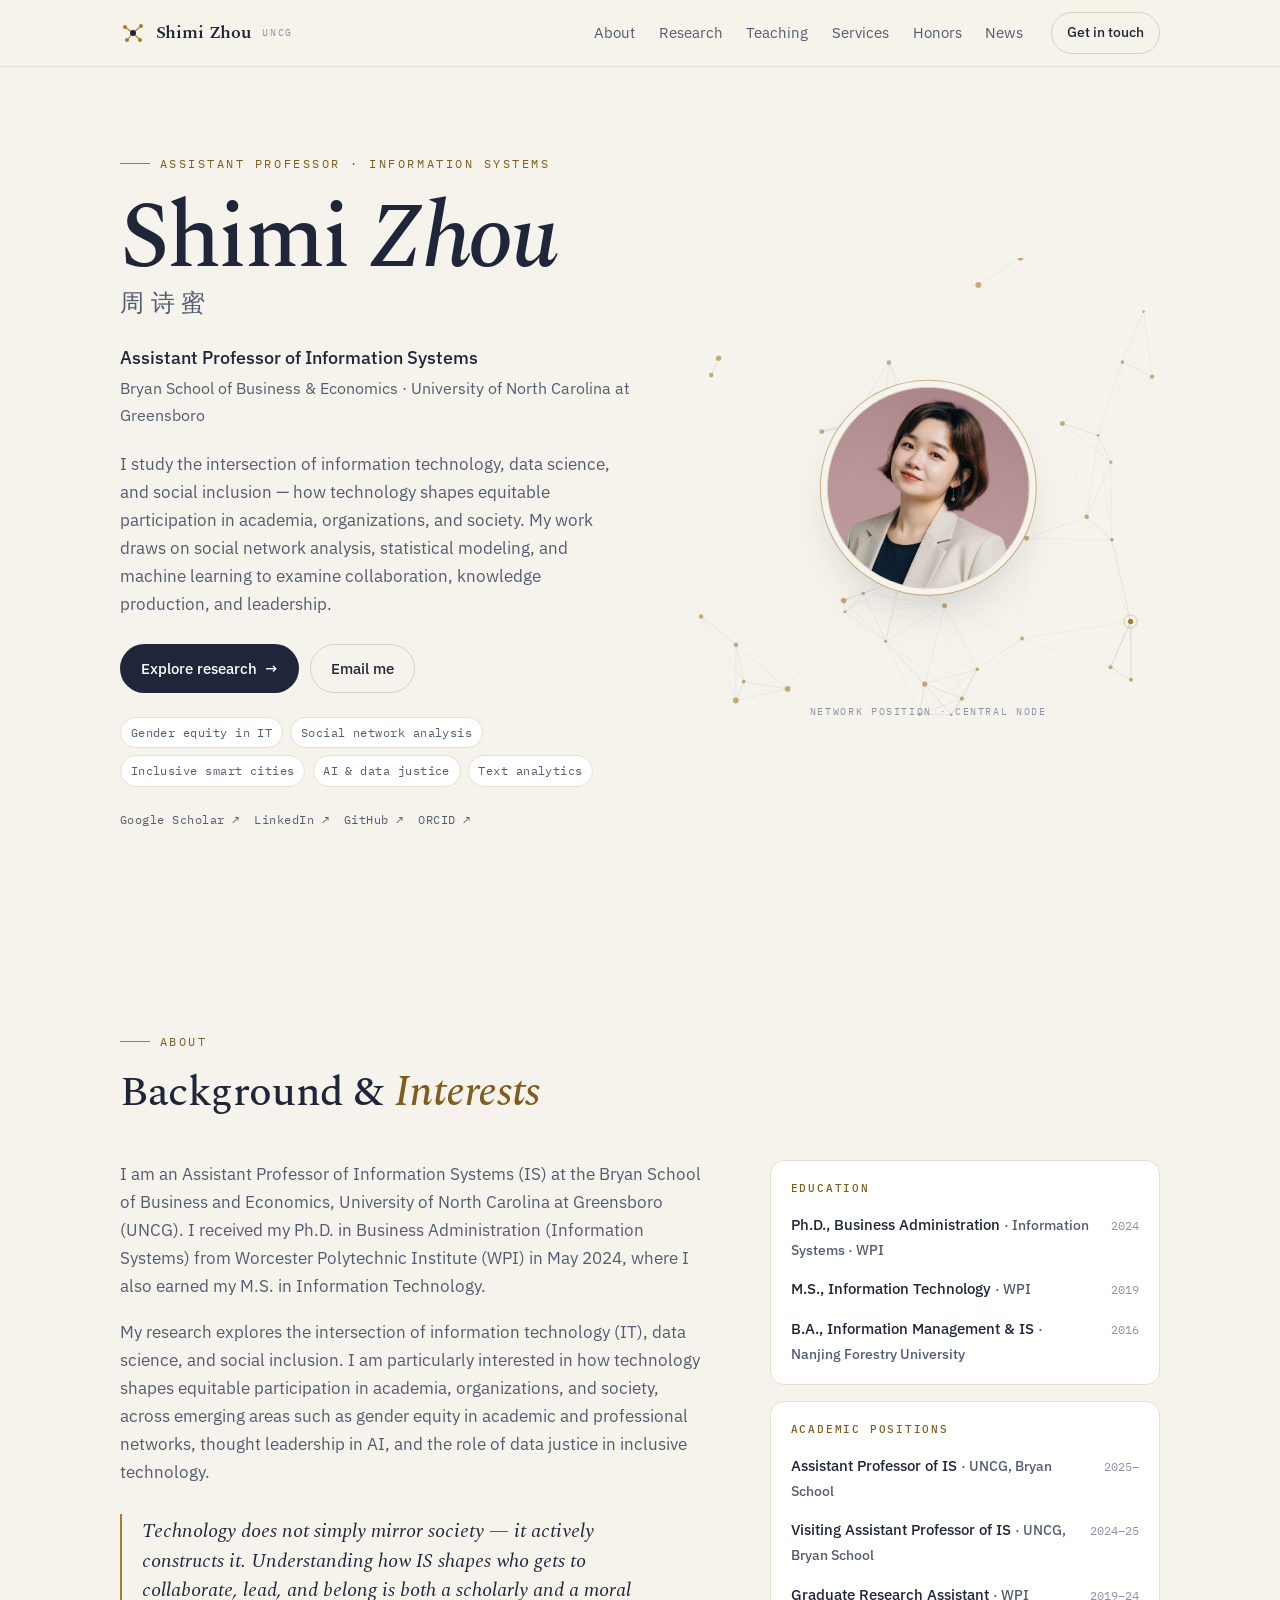
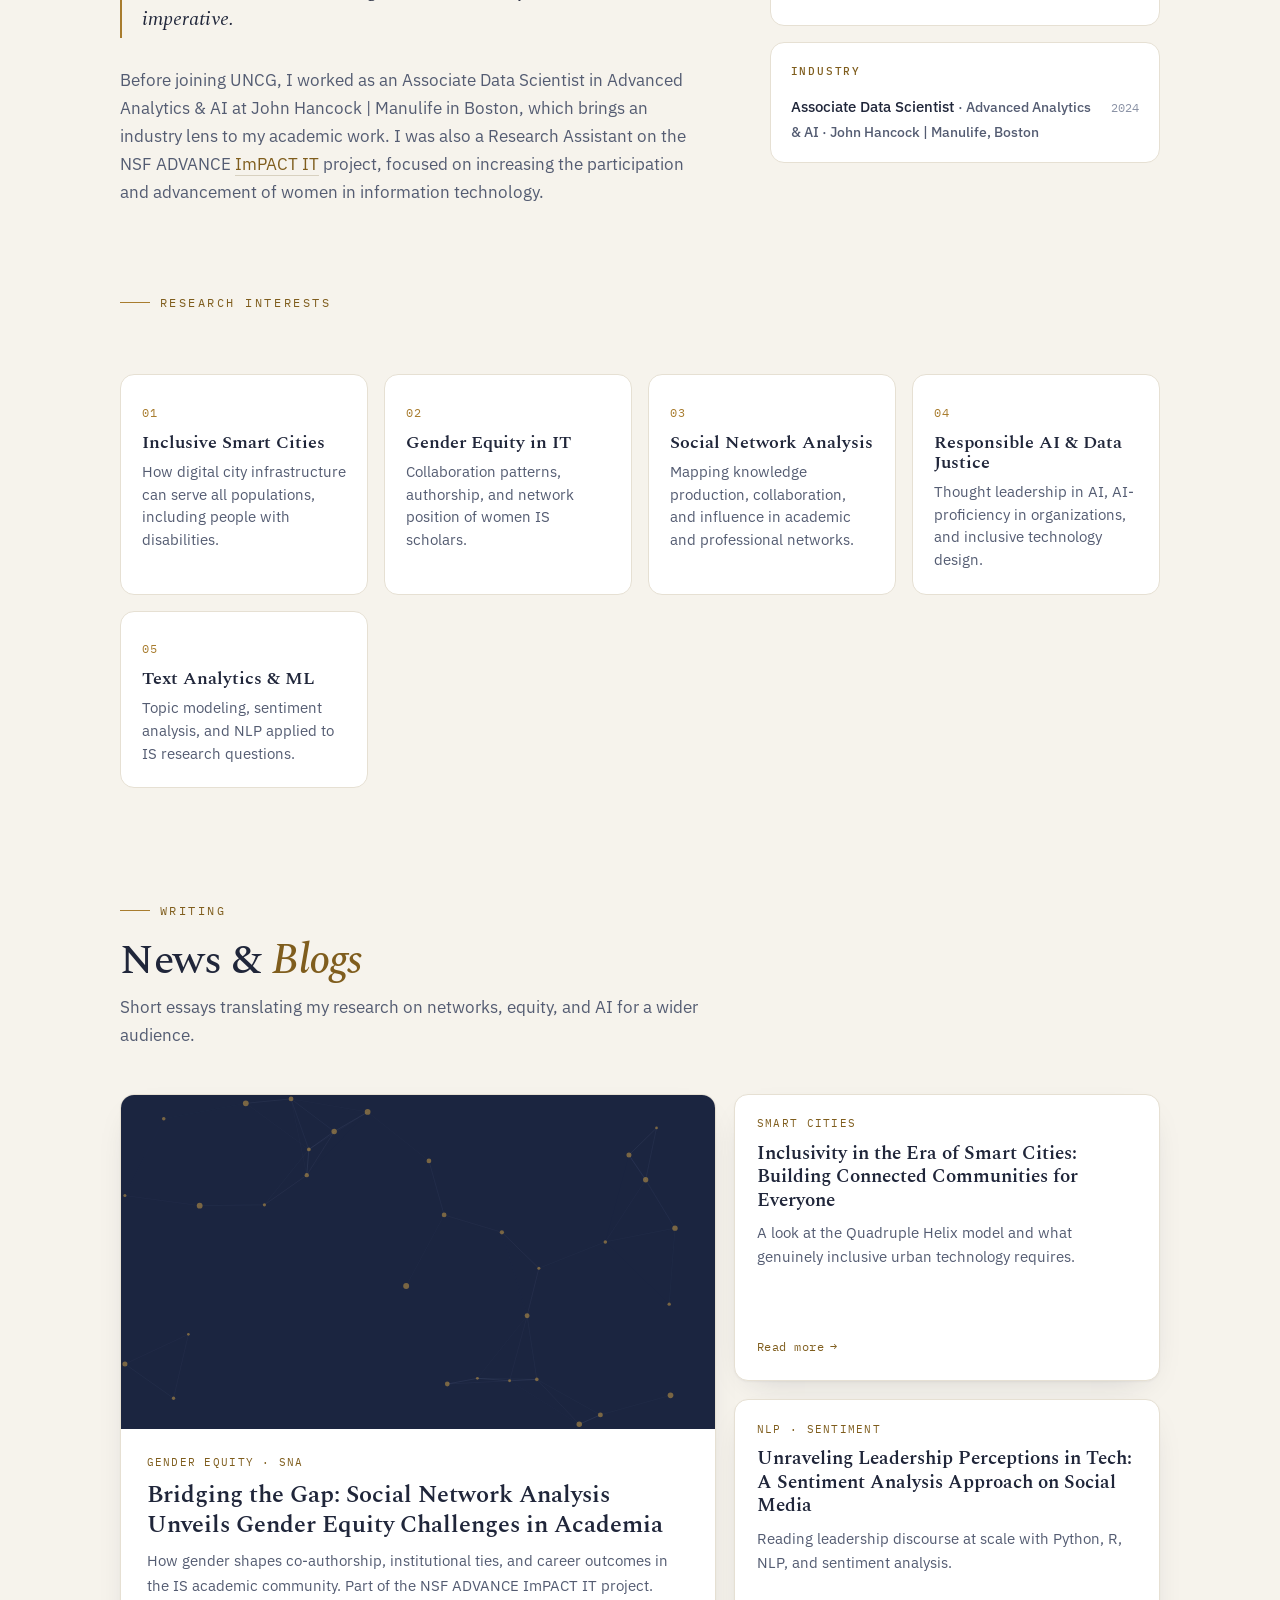
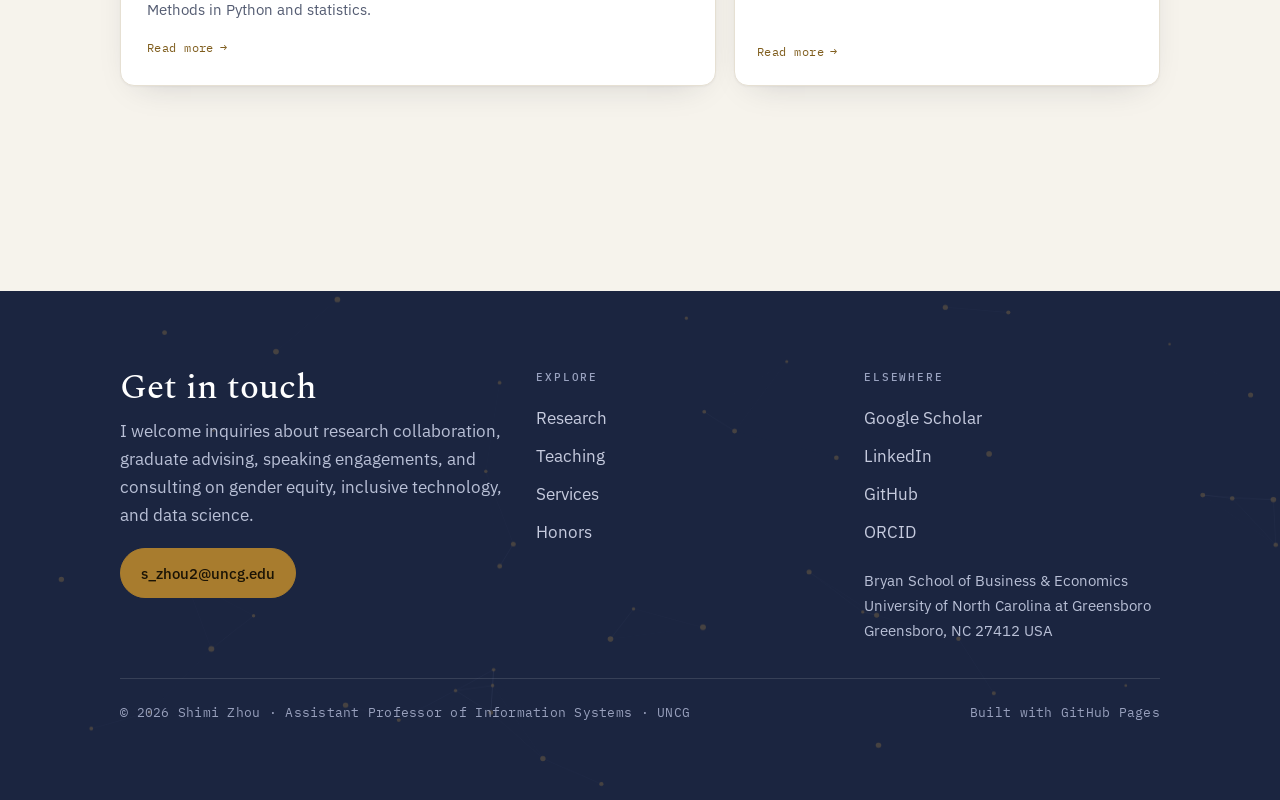
==== commit bcbc55a1: "Add files via upload" ====
--- a/index.html
+++ b/index.html
@@ -172,7 +172,7 @@
 
     <div class="news-grid">
       <a class="news big reveal" href="https://shimizhou.github.io/research-sna-gender.html">
-        <div class="thumb"><canvas data-net="thumb" aria-hidden="true"></canvas></div>
+        <div class="thumb"><img src="assets/news-sna.jpg" alt="Social network analysis of gender equity in academia" style="position:absolute;inset:0;width:100%;height:100%;object-fit:cover;z-index:1;" onerror="this.style.display='none';" /><canvas data-net="thumb" aria-hidden="true"></canvas></div>
         <div class="body">
           <span class="kicker">Gender Equity · SNA</span>
           <h3>Bridging the Gap: Social Network Analysis Unveils Gender Equity Challenges in Academia</h3>
